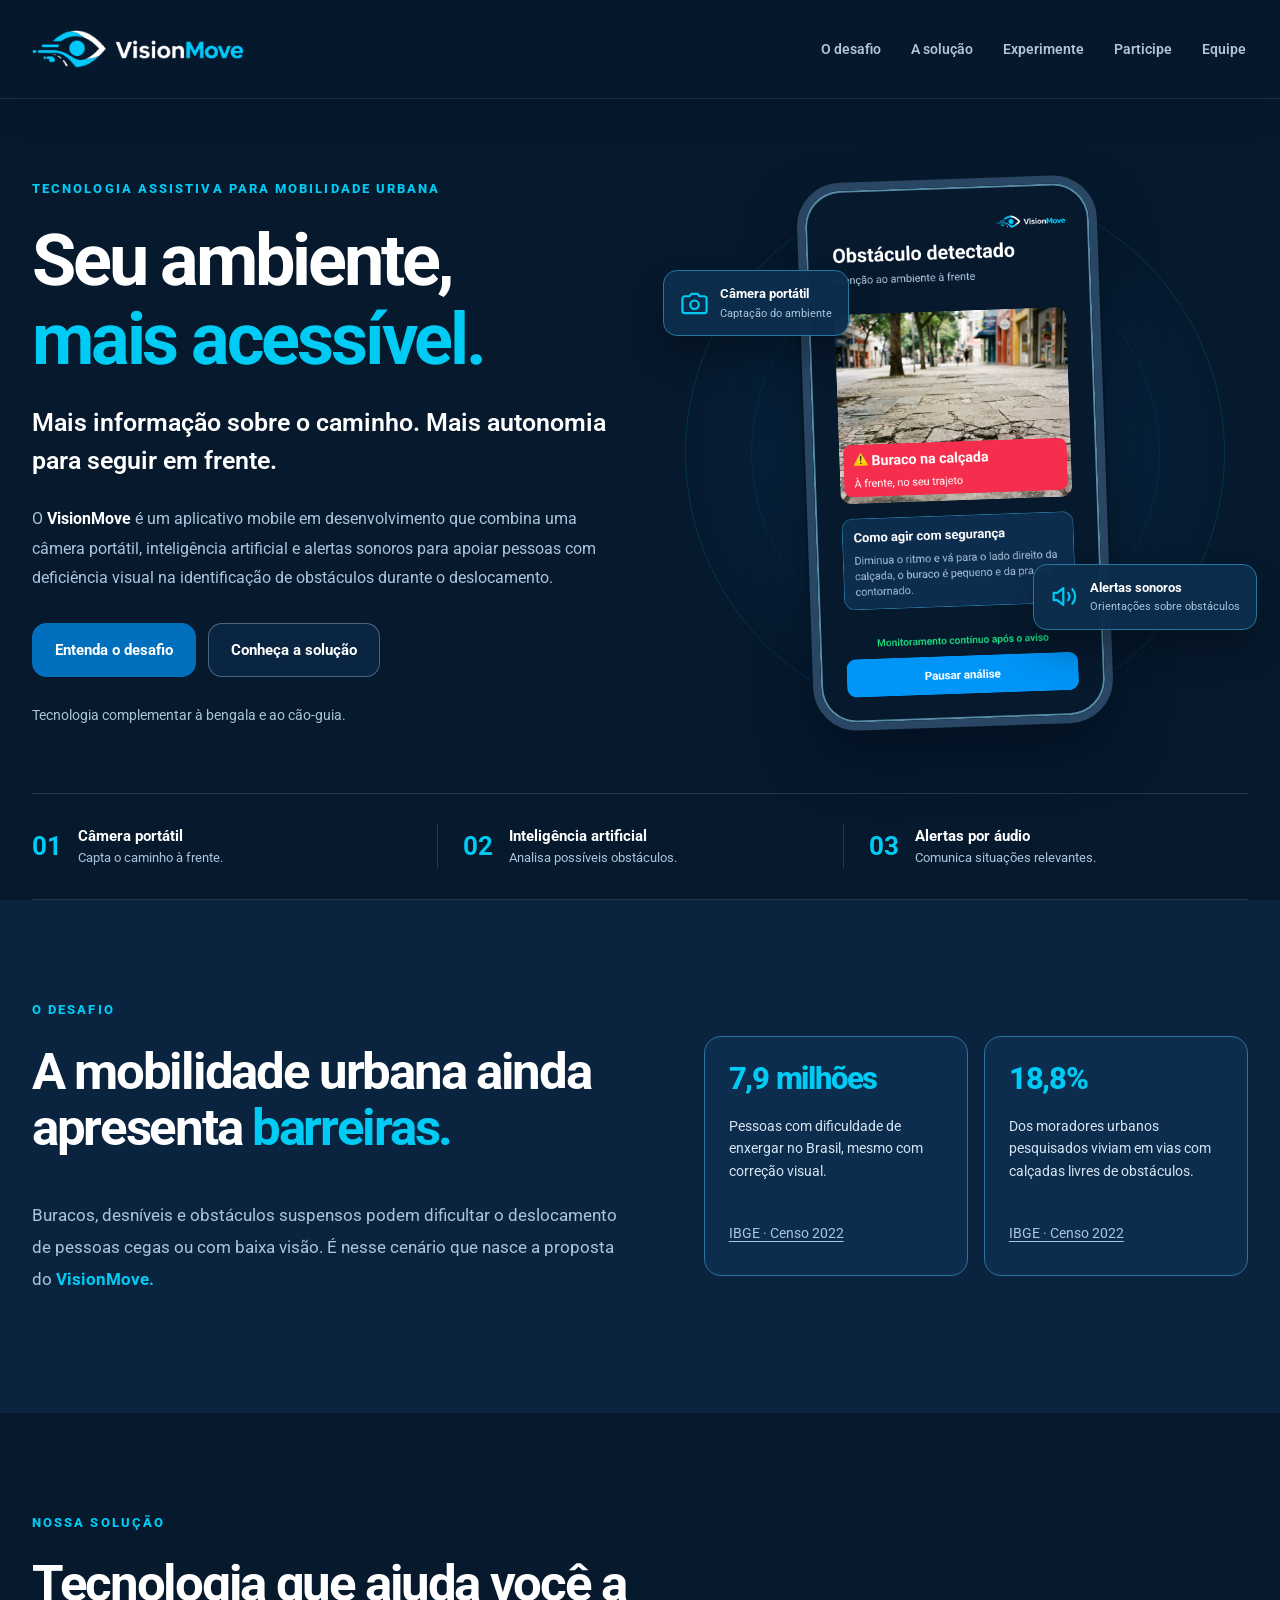
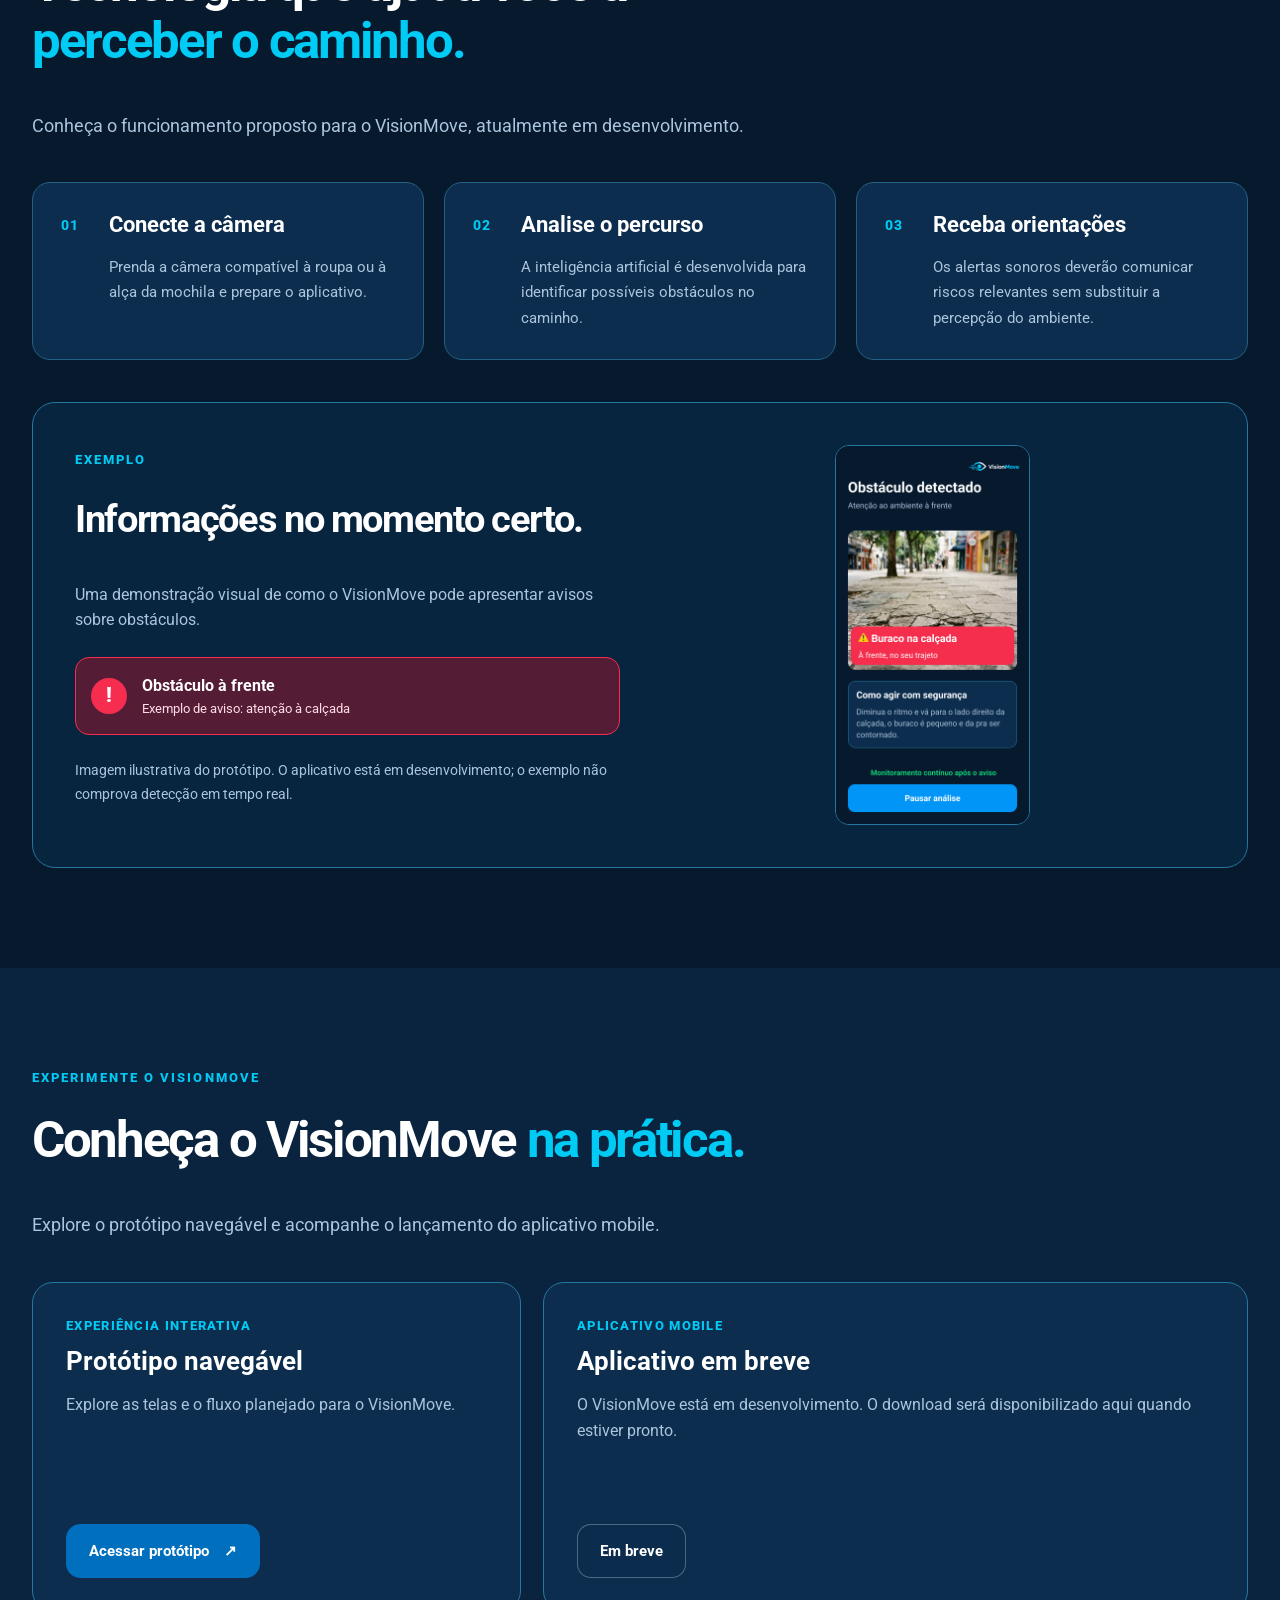
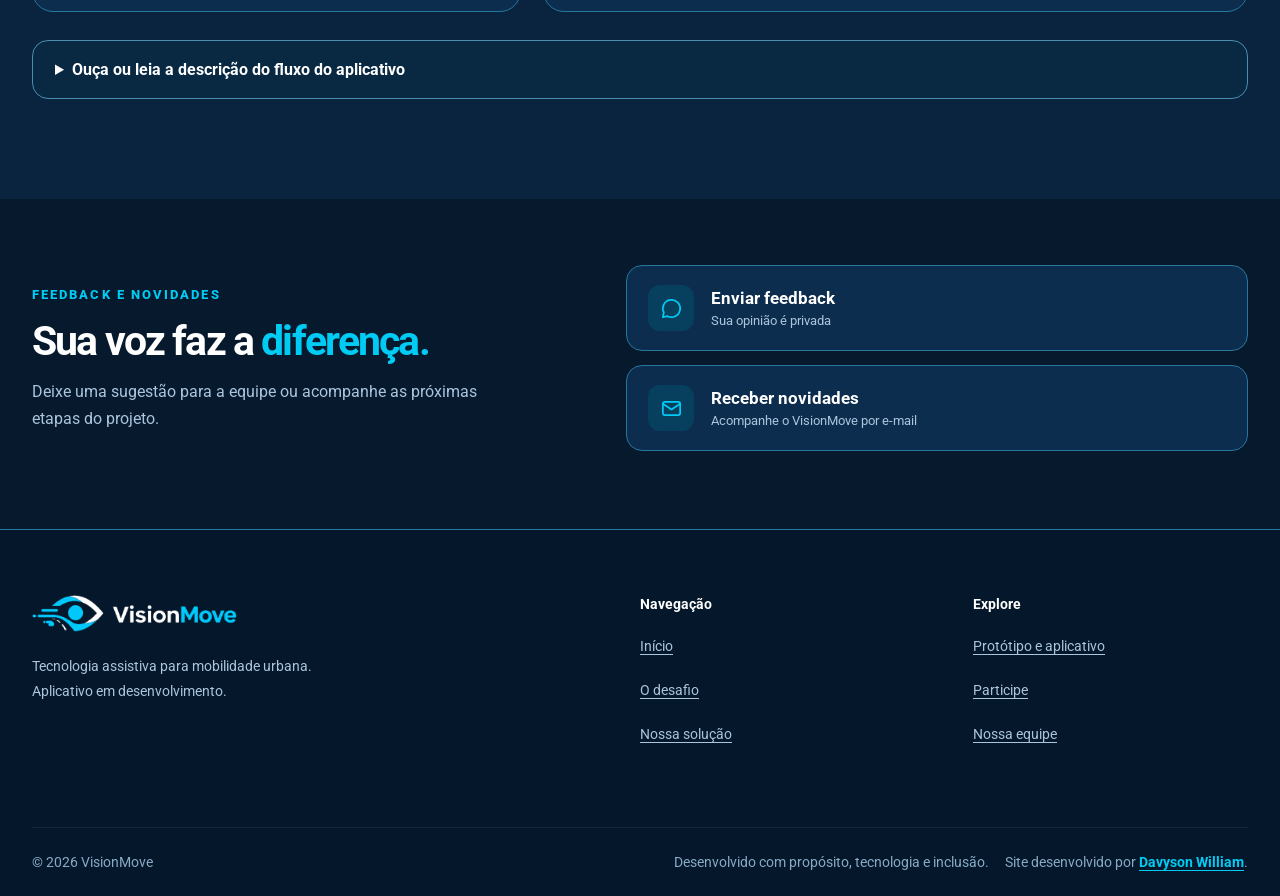
==== index.html @ 0ef760f9 "Atualizar convite Demoday com texto inclusivo e botão VOTAR NO VISIONMOVE" ====
<!doctype html>
<html lang="pt-BR">
<head>
<meta charset="utf-8"><meta name="viewport" content="width=device-width, initial-scale=1">
<meta name="theme-color" content="#06192d">
<meta name="description" content="VisionMove: aplicativo mobile em desenvolvimento que combina câmera portátil, inteligência artificial e alertas sonoros para apoiar a mobilidade de pessoas com deficiência visual.">
<meta property="og:title" content="VisionMove — Seu ambiente, mais acessível"><meta property="og:description" content="Tecnologia assistiva para mobilidade urbana. Conheça o projeto, o aplicativo e a equipe.">
<title>VisionMove — Seu ambiente, mais acessível</title>
<link rel="icon" type="image/png" sizes="32x32" href="/assets/favicon-32x32.png?v=3">
<link rel="icon" type="image/png" sizes="64x64" href="/assets/favicon-64x64.png?v=3">
<link rel="apple-touch-icon" href="/assets/favicon-64x64.png?v=3">
<link rel="preconnect" href="https://fonts.googleapis.com"><link rel="preconnect" href="https://fonts.gstatic.com" crossorigin>
<link href="https://fonts.googleapis.com/css2?family=Roboto:wght@400;500;600;700;800;900&display=swap" rel="stylesheet">
<link rel="stylesheet" href="style.css"><noscript><style>@media(max-width:880px){.menu-button{display:none!important}.mobile-nav[hidden]{display:block!important;position:static!important}}</style></noscript>
</head>
<body>
<a class="skip" href="#conteudo">Pular para o conteúdo</a>
<header class="header"><div class="container header-inner">
<a class="brand" href="./#inicio" aria-label="VisionMove — página inicial"><img src="assets/logo-visionmove.png" alt=""></a>
<nav class="main-nav" aria-label="Navegação principal">
<a href="#desafio">O desafio</a><a href="#solucao">A solução</a><a href="#experimente">Experimente</a><a href="#participe">Participe</a><a href="equipe">Equipe</a>
</nav>

<button class="menu-button" type="button" aria-expanded="false" aria-controls="mobile-nav" aria-label="Abrir menu de navegação"><span class="menu-glyph" aria-hidden="true">☰</span></button>
</div><nav id="mobile-nav" class="mobile-nav" aria-label="Menu móvel" hidden><a href="#desafio">O desafio</a><a href="#solucao">A solução</a><a href="#experimente">Experimente</a><a href="#participe">Participe</a><a href="equipe">Nossa equipe</a></nav></header>
<main id="conteudo" tabindex="-1">
<section class="hero section container" id="inicio" tabindex="-1" aria-labelledby="hero-title">
<div class="hero-copy"><p class="eyebrow">TECNOLOGIA ASSISTIVA PARA MOBILIDADE URBANA</p>
<h1 id="hero-title">Seu ambiente,<br><span>mais acessível.</span></h1>
<p class="lead">Mais informação sobre o caminho. Mais autonomia para seguir em frente.</p>
<p class="muted">O <strong>VisionMove</strong> é um aplicativo mobile em desenvolvimento que combina uma câmera portátil, inteligência artificial e alertas sonoros para apoiar pessoas com deficiência visual na identificação de obstáculos durante o deslocamento.</p>
<div class="button-row"><a class="button primary" href="#desafio">Entenda o desafio</a><a class="button outline" href="#solucao">Conheça a solução</a></div>
<p class="safety">Tecnologia complementar à bengala e ao cão-guia.</p></div>
<div class="hero-art">
<div class="orbital" aria-hidden="true"></div><div class="app-phone"><div class="app-screen"><img src="assets/app-preview.png" alt="Ilustração do VisionMove: na tela do celular, um obstáculo na calçada aparece destacado com um aviso. Esta imagem não representa detecção real."></div></div>
<div class="float-tag camera" aria-hidden="true"><svg class="tag-icon" viewBox="0 0 24 24" fill="none" stroke="currentColor" stroke-width="1.8" stroke-linecap="round" stroke-linejoin="round" aria-hidden="true"><path d="M14.5 4h-5L7.8 6H4a2 2 0 0 0-2 2v10a2 2 0 0 0 2 2h16a2 2 0 0 0 2-2V8a2 2 0 0 0-2-2h-3.8L14.5 4Z"/><circle cx="12" cy="13" r="3.5"/></svg><span><strong>Câmera portátil</strong><small>Captação do ambiente</small></span></div>
<div class="float-tag audio" aria-hidden="true"><svg class="tag-icon" viewBox="0 0 24 24" fill="none" stroke="currentColor" stroke-width="1.8" stroke-linecap="round" stroke-linejoin="round" aria-hidden="true"><path d="M11 5 6 9H3v6h3l5 4V5Z"/><path d="M15 9a5 5 0 0 1 0 6"/><path d="M18.5 6a9 9 0 0 1 0 12"/></svg><span><strong>Alertas sonoros</strong><small>Orientações sobre obstáculos</small></span></div>
</div></section>
<ol class="container quicksteps" aria-label="Três etapas do funcionamento"><li><b>01</b><span><strong>Câmera portátil</strong><small>Capta o caminho à frente.</small></span></li><li><b>02</b><span><strong>Inteligência artificial</strong><small>Analisa possíveis obstáculos.</small></span></li><li><b>03</b><span><strong>Alertas por áudio</strong><small>Comunica situações relevantes.</small></span></li></ol>
<section class="problem section" id="desafio" tabindex="-1" aria-labelledby="problem-title"><div class="container problem-grid">
<div><p class="eyebrow">O DESAFIO</p><h2 id="problem-title">A mobilidade urbana ainda apresenta <span>barreiras.</span></h2><p class="muted">Buracos, desníveis e obstáculos suspensos podem dificultar o deslocamento de pessoas cegas ou com baixa visão. É nesse cenário que nasce a proposta do <strong>VisionMove.</strong></p></div>
<div class="stats"><article class="stat"><strong class="metric">7,9 milhões</strong><p>Pessoas com dificuldade de enxergar no Brasil, mesmo com correção visual.</p><a href="https://educa.ibge.gov.br/criancas/voce-sabia/23239-deficiencia.html" target="_blank" rel="noopener noreferrer">IBGE · Censo 2022 <span class="sr-only"> — dados sobre deficiência visual (abre em nova aba)</span></a></article>
<article class="stat"><strong class="metric">18,8%</strong><p>Dos moradores urbanos pesquisados viviam em vias com calçadas livres de obstáculos.</p><a href="https://educa.ibge.gov.br/jovens/materias-especiais/22746-censo-2022-revela-que-88-5-dos-moradores-moravam-em-vias-pavimentadas.html" target="_blank" rel="noopener noreferrer">IBGE · Censo 2022 <span class="sr-only"> — dados sobre calçadas livres de obstáculos (abre em nova aba)</span></a></article></div></div></section>
<section class="solution section container" id="solucao" tabindex="-1" aria-labelledby="solution-title"><div class="section-title"><p class="eyebrow">NOSSA SOLUÇÃO</p><h2 id="solution-title">Tecnologia que ajuda você a <span>perceber o caminho.</span></h2><p class="muted">Conheça o funcionamento proposto para o VisionMove, atualmente em desenvolvimento.</p></div>
<div class="steps">
<article class="step"><div class="step-heading"><span class="step-number">01</span><h3>Conecte a câmera</h3></div><p>Prenda a câmera compatível à roupa ou à alça da mochila e prepare o aplicativo.</p></article>
<article class="step"><div class="step-heading"><span class="step-number">02</span><h3>Analise o percurso</h3></div><p>A inteligência artificial é desenvolvida para identificar possíveis obstáculos no caminho.</p></article>
<article class="step"><div class="step-heading"><span class="step-number">03</span><h3>Receba orientações</h3></div><p>Os alertas sonoros deverão comunicar riscos relevantes sem substituir a percepção do ambiente.</p></article>
</div>
<div class="example"><div class="example-copy"><p class="eyebrow">EXEMPLO</p><h3>Informações no momento certo.</h3><p class="muted">Uma demonstração visual de como o VisionMove pode apresentar avisos sobre obstáculos.</p><div class="example-alert"><span aria-hidden="true">!</span><div><strong>Obstáculo à frente</strong><small>Exemplo de aviso: atenção à calçada</small></div></div><p class="disclaimer">Imagem ilustrativa do protótipo. O aplicativo está em desenvolvimento; o exemplo não comprova detecção em tempo real.</p></div><div class="example-visual"><img src="assets/app-preview.png" alt="" loading="lazy"></div></div>
</section>
<section class="try section" id="experimente" tabindex="-1" aria-labelledby="try-title"><div class="container">
<div class="section-title"><p class="eyebrow">EXPERIMENTE O VISIONMOVE</p><h2 id="try-title">Conheça o VisionMove <span>na prática.</span></h2><p class="muted">Explore o protótipo navegável e acompanhe o lançamento do aplicativo mobile.</p></div>
<div class="try-cards">
<article class="try-card prototype-card">
<p class="card-kicker">EXPERIÊNCIA INTERATIVA</p>
<h3>Protótipo navegável</h3>
<p>Explore as telas e o fluxo planejado para o VisionMove.</p>
<a class="button primary access-link" href="https://www.figma.com/proto/ZhrhRjyIqRE3wgoHcn9NU9/VisionMove-%E2%80%94-Prototipa%C3%A7%C3%A3o-e-Fluxograma?node-id=204-159&page-id=2%3A4&starting-point-node-id=204%3A106" target="_blank" rel="noopener noreferrer">Acessar protótipo <span aria-hidden="true">↗</span><span class="sr-only"> (abre em nova aba)</span></a>
</article>
<article class="try-card prototype-card" aria-labelledby="app-coming-soon-title">
<p class="card-kicker">APLICATIVO MOBILE</p>
<h3 id="app-coming-soon-title">Aplicativo em breve</h3>
<p>O VisionMove está em desenvolvimento. O download será disponibilizado aqui quando estiver pronto.</p>
<span class="button outline" aria-label="Download do aplicativo indisponível por enquanto">Em breve</span>
</article>
</div>
<details class="flow-description"><summary>Ouça ou leia a descrição do fluxo do aplicativo</summary><div class="flow-description-body">
<p>Descrição textual da experiência planejada para o aplicativo mobile em desenvolvimento, como alternativa à demonstração visual:</p>
<ol><li>Abra o VisionMove e autorize os recursos necessários.</li><li>Conecte a câmera portátil ao celular e inicie o monitoramento.</li><li>Durante o percurso, a proposta é identificar obstáculos e informar a pessoa por alertas sonoros.</li><li>Pause, retome ou encerre a análise quando desejar.</li><li>Se a câmera se desconectar, o aplicativo apresenta a opção de reconectar.</li></ol>
<p>Essas funcionalidades estão em desenvolvimento e não representam uma validação da detecção em ambientes reais.</p></div></details>
</div></section>


<section class="participation section" id="participe" tabindex="-1" aria-labelledby="participation-title">
  <div class="container participation-layout">
    <div class="participation-heading">
      <p class="eyebrow">FEEDBACK E NOVIDADES</p>
      <h2 id="participation-title">Sua voz faz a <span>diferença.</span></h2>
      <p class="muted">Deixe uma sugestão para a equipe ou acompanhe as próximas etapas do projeto.</p>
    </div>
    <div class="participation-actions">
      <button class="participation-trigger" type="button" data-open-participation="feedback" aria-haspopup="dialog" aria-controls="feedback-dialog">
        <span class="participation-trigger-icon" aria-hidden="true"><svg class="participation-icon-svg" viewBox="0 0 24 24" fill="none" stroke="currentColor" stroke-width="1.8" stroke-linecap="round" stroke-linejoin="round" aria-hidden="true"><path d="M7.9 20A9 9 0 1 0 4 16.1L3 21l4.9-1z"/></svg></span>
        <span class="participation-trigger-copy"><strong>Enviar feedback</strong><small>Sua opinião é privada</small></span>
      </button>
      <button class="participation-trigger" type="button" data-open-participation="interessados" aria-haspopup="dialog" aria-controls="interessados-dialog">
        <span class="participation-trigger-icon" aria-hidden="true"><svg class="participation-icon-svg" viewBox="0 0 24 24" fill="none" stroke="currentColor" stroke-width="1.8" stroke-linecap="round" stroke-linejoin="round" aria-hidden="true"><rect x="3" y="5" width="18" height="14" rx="2"/><path d="m3 7 9 6 9-6"/></svg></span>
        <span class="participation-trigger-copy"><strong>Receber novidades</strong><small>Acompanhe o VisionMove por e-mail</small></span>
      </button>
    </div>
  </div>
</section>
<dialog class="participation-modal" id="feedback-dialog" aria-labelledby="feedback-title" aria-describedby="feedback-info">
  <div class="participation-modal-content">
    <div class="participation-modal-header">
      <div>
        <p class="eyebrow">SUA OPINIÃO IMPORTA</p>
        <h2 id="feedback-title">Enviar feedback</h2>
        <p class="muted" id="feedback-info">Compartilhe ideias, dúvidas ou sugestões. Sua mensagem será vista somente pela equipe.</p>
      </div>
      <button type="button" class="participation-close" data-close-participation aria-label="Fechar feedback">×</button>
    </div>
    <form data-visionmove-form="feedback" novalidate>
          <div class="participation-field"><label for="feedback-nome">Nome <span class="optional">(opcional)</span></label><input id="feedback-nome" type="text" name="nome" maxlength="100" autocomplete="name" placeholder="Como podemos chamar você?"></div>
          <div class="participation-field"><label for="feedback-email">E-mail <span class="optional">(opcional)</span></label><input id="feedback-email" type="email" name="email" maxlength="254" autocomplete="email" placeholder="voce@exemplo.com"></div>
          <div class="participation-field"><label for="feedback-mensagem">Sua mensagem</label><textarea id="feedback-mensagem" name="mensagem" rows="5" minlength="10" maxlength="2000" required placeholder="Conte o que achou do VisionMove e como podemos melhorar."></textarea></div>
          <div class="participation-trap" aria-hidden="true"><label for="feedback-site">Deixe este campo vazio</label><input type="text" id="feedback-site" name="website" tabindex="-1" autocomplete="off"></div>
          <p class="participation-note">Os dados enviados serão usados apenas para analisar o feedback e, se você informar um e-mail, responder à sua mensagem. O envio não inscreve você na lista de novidades.</p>
          <button class="button primary" type="submit">Enviar feedback</button>
          <p class="participation-status" role="status" aria-live="polite" data-form-status></p>
        </form>
  </div>
</dialog>
<dialog class="participation-modal" id="interessados-dialog" aria-labelledby="interested-title" aria-describedby="interested-info">
  <div class="participation-modal-content">
    <div class="participation-modal-header">
      <div>
        <p class="eyebrow">FIQUE POR DENTRO</p>
        <h2 id="interested-title">Receba novidades</h2>
        <p class="muted" id="interested-info">Acompanhe o desenvolvimento, convites para testes e as próximas etapas do VisionMove.</p>
      </div>
      <button type="button" class="participation-close" data-close-participation aria-label="Fechar inscrição">×</button>
    </div>
    <form data-visionmove-form="interessados" novalidate>
          <div class="participation-field"><label for="news-nome">Nome <span class="optional">(opcional)</span></label><input id="news-nome" type="text" name="nome" maxlength="100" autocomplete="name" placeholder="Seu nome"></div>
          <div class="participation-field"><label for="news-email">E-mail</label><input id="news-email" name="email" type="email" maxlength="254" autocomplete="email" required placeholder="voce@exemplo.com"></div>
          <label class="participation-consent"><input type="checkbox" name="consentimento" value="sim" required><span>Quero receber e-mails do VisionMove com notícias sobre desenvolvimento, testes e próximas etapas. Sei que poderei solicitar o cancelamento da inscrição a qualquer momento.</span></label>
          <div class="participation-trap" aria-hidden="true"><label for="news-site">Deixe este campo vazio</label><input type="text" id="news-site" name="website" tabindex="-1" autocomplete="off"></div>
          <p class="participation-note">Seu e-mail será usado somente para comunicações do VisionMove. Não compartilhamos a lista de inscritos publicamente. Você poderá cancelar sua inscrição.</p>
          <button class="button primary" type="submit">Quero acompanhar</button>
          <p class="participation-status" role="status" aria-live="polite" data-form-status></p>
        </form>
  </div>
</dialog>
</main>
<!-- Modal de convite à votação do Demoday; link oficial configurável em votacao-config.js. -->
<dialog id="demoday-voting-dialog" class="demoday-voting-dialog" aria-labelledby="demoday-voting-title" aria-describedby="demoday-voting-description">
  <div class="demoday-voting-content">
    <button class="demoday-voting-close" type="button" data-close-demoday-voting aria-label="Fechar aviso de votação">×</button>
    <img class="demoday-voting-logo" src="assets/logo-visionmove.png" alt="VisionMove">
    <p class="demoday-voting-kicker">VISIONMOVE · DEMODAY</p>
    <h2 id="demoday-voting-title">Juntos por uma mobilidade mais acessível.</h2>
    <p id="demoday-voting-description" class="demoday-voting-description">O VisionMove está participando do Demoday! Seu voto pode ajudar a impulsionar uma tecnologia que busca promover mais autonomia e inclusão para pessoas com deficiência visual.</p>
    <div class="demoday-voting-details">
      <div class="demoday-voting-impact">
        <svg class="demoday-voting-impact-icon" viewBox="0 0 24 24" fill="none" stroke="currentColor" stroke-width="1.8" stroke-linecap="round" stroke-linejoin="round" aria-hidden="true"><path d="M20.8 4.6a5.4 5.4 0 0 0-7.6 0L12 5.8l-1.2-1.2a5.4 5.4 0 0 0-7.6 7.6l1.2 1.2L12 21l7.6-7.6 1.2-1.2a5.4 5.4 0 0 0 0-7.6Z"/></svg>
        <strong>Sua participação faz a diferença!</strong>
      </div>
      <div class="demoday-voting-qr-area" id="demoday-voting-qr-area" hidden>
        <img id="demoday-voting-qr" alt="QR Code para acessar a votação pública do Demoday" width="132" height="132">
        <span>Ou escaneie o QR Code</span>
      </div>
    </div>
    <a id="demoday-voting-link" class="button primary demoday-voting-link" href="" target="_blank" rel="noopener noreferrer" hidden>VOTAR NO VISIONMOVE <span class="sr-only">(abre em nova aba)</span></a>
    <button id="demoday-voting-unavailable" class="button primary demoday-voting-unavailable" type="button" disabled aria-describedby="demoday-voting-pending" hidden>VOTAR NO VISIONMOVE</button>
    <p id="demoday-voting-pending" class="demoday-voting-pending" hidden>A votação será liberada assim que recebermos o link oficial do evento.</p>
    <p class="demoday-voting-note">A votação acontece em uma página externa do evento. O VisionMove não coleta votos neste site.</p>
    <button class="demoday-voting-later" type="button" data-close-demoday-voting>Agora não, continuar no site</button>
  </div>
</dialog>
<button id="demoday-voting-reopen" class="demoday-voting-reopen" type="button" aria-haspopup="dialog" aria-controls="demoday-voting-dialog" hidden>Votação pública</button>
<footer class="footer"><div class="container footer-grid"><div><a href="./#inicio" aria-label="VisionMove, voltar à página inicial"><img class="footer-logo" src="assets/logo-visionmove.png" alt=""></a><p>Tecnologia assistiva para mobilidade urbana.<br>Aplicativo em desenvolvimento.</p></div><div><h3>Navegação</h3><a href="./#inicio">Início</a><a href="./#desafio">O desafio</a><a href="./#solucao">Nossa solução</a></div><div><h3>Explore</h3><a href="./#experimente">Protótipo e aplicativo</a><a href="./#participe">Participe</a><a href="equipe">Nossa equipe</a></div></div><div class="container footer-bottom"><span>© <span id="year">2026</span> VisionMove</span><span class="footer-bottom-note">Desenvolvido com propósito, tecnologia e inclusão.<span class="footer-credit">Site desenvolvido por <a href="https://www.linkedin.com/in/davysonwss/" target="_blank" rel="noopener noreferrer" aria-label="LinkedIn de Davyson William (abre em nova aba)">Davyson William</a>.</span></span></div></footer>
<script src="site.js" defer></script><script src="participacao.js" defer></script><script src="votacao-config.js" defer></script><script src="votacao.js" defer></script>
</body></html>
---- style.css ----
:root{--bg:#06192d;--panel:#0d2d4e;--cyan:#00cbf4;--blue:#0095f7;--text:#fff;--muted:#abc5dd;--line:#26779d;--red:#f62d4f;--green:#17dc7e;--font:Roboto,Arial,sans-serif}*{box-sizing:border-box}html{scroll-behavior:smooth}body{margin:0;background:var(--bg);font:400 16px/1.6 var(--font);color:var(--text)}body,html{max-width:100%;overflow-x:hidden}a{color:inherit;text-decoration:none}a:hover{text-decoration:none}a:focus-visible,button:focus-visible{outline:3px solid var(--cyan);outline-offset:4px}button{font:inherit}img{max-width:100%;height:auto}.skip{position:absolute;top:-200px;left:12px;z-index:100;background:#fff;color:#06192d;padding:12px}.skip:focus{top:12px}.container{width:min(100% - 64px,1250px);margin-inline:auto}.section{padding-block:100px}h1,h2,h3,p{margin-top:0}h1,h2{letter-spacing:-.045em;line-height:1.1}h1 span,h2 span,.footer-phrase span,.team-heading h1 span{color:var(--cyan)}h2{font-size:clamp(32px,4vw,53px)}h3{line-height:1.3}.muted{color:var(--muted)}.eyebrow{color:var(--cyan);font-size:12px;letter-spacing:.16em;font-weight:800;margin-bottom:23px}.header{border-bottom:1px solid rgba(171,197,221,.14);position:relative;z-index:20}.header-inner{min-height:98px;display:flex;align-items:center;gap:28px}.brand{display:flex;align-items:center;min-width:175px}.brand img{width:212px;display:block}.main-nav{display:flex;align-items:center;gap:26px;margin-left:auto}.main-nav a{font-weight:600;font-size:14px;color:#b1c5d7}.main-nav a:hover,.main-nav a[aria-current]{color:#fff}.nav-cta{border:1px solid var(--line);border-radius:12px;padding:12px 16px;font-size:14px;font-weight:700;white-space:nowrap}.nav-cta:hover{border-color:var(--cyan)}.menu-button{display:none;background:transparent;border:1px solid var(--line);color:#fff;border-radius:9px;padding:8px 12px;font-size:21px;cursor:pointer}.mobile-nav{padding:12px 28px 22px;background:#08213b;border-top:1px solid var(--line)}.mobile-nav[hidden]{display:none}.mobile-nav a{display:block;padding:11px 0;font-size:16px}.hero{min-height:660px;display:grid;grid-template-columns:1fr 1fr;align-items:center;gap:45px;padding-block:72px 58px}.hero-copy{position:relative;z-index:2}.hero h1{font-size:clamp(47px,5.6vw,76px);margin-bottom:24px}.hero .lead{font-size:clamp(19px,2vw,25px);font-weight:600;line-height:1.5;margin-bottom:25px}.hero-copy>.muted{font-size:16px;line-height:1.85;max-width:595px}.hero-copy strong{color:#fff}.button-row{display:flex;flex-wrap:wrap;gap:12px;margin-top:30px}.button{min-height:54px;display:inline-flex;justify-content:center;align-items:center;gap:15px;border-radius:14px;font-weight:700;font-size:15px;padding:13px 22px;transition:transform .2s,background .2s}.button:hover{transform:translateY(-2px)}.primary{background:var(--blue);border:1px solid var(--blue)}.primary:hover{background:#1aa7ff}.outline{border:1px solid rgba(171,197,221,.4);background:rgba(13,45,78,.64)}.outline:hover{border-color:var(--cyan)}.button[aria-disabled=true]{opacity:.65;cursor:not-allowed}.button[aria-disabled=true]:hover{transform:none}.safety{display:flex;gap:8px;align-items:center;color:#a9c5d8;font-size:12px;margin:27px 0 0}.safety span{color:var(--cyan);font-size:20px}.hero-art{position:relative;min-height:565px;display:grid;place-items:center;isolation:isolate}.hero-art:before{content:"";position:absolute;inset:2%;background:radial-gradient(closest-side,rgba(0,149,247,.16),transparent);z-index:-2}.orbital{position:absolute;width:min(540px,100%);aspect-ratio:1;border-radius:50%;border:1px solid rgba(0,203,244,.14);z-index:-1}.orbital:after{content:"";position:absolute;inset:12%;border:1px solid rgba(0,203,244,.08);border-radius:50%}.app-phone{width:300px;height:548px;border:8px solid #294664;border-radius:44px;background:var(--bg);box-shadow:0 28px 55px #020d1b9e,0 0 0 2px #071a2b,inset 0 0 0 2px #568ca5;padding:10px;transform:rotate(-2deg);overflow:hidden}.app-screen{height:100%;border-radius:29px;overflow:hidden;background:var(--bg)}.app-screen img{width:100%;height:100%;object-fit:cover;display:block}.float-tag{position:absolute;border:1px solid var(--line);background:rgba(13,45,78,.96);border-radius:14px;padding:13px 16px;display:flex;align-items:center;gap:11px;box-shadow:0 20px 36px #0004}.float-tag strong{font-size:13px;display:block;white-space:nowrap}.float-tag small{font-size:11px;display:block;color:var(--muted);white-space:nowrap}.camera{left:0;top:100px}.audio{right:-9px;bottom:105px}.quicksteps{border-block:1px solid rgba(171,197,221,.17);display:grid;grid-template-columns:repeat(3,1fr);padding:30px 0}.quicksteps>div{display:flex;align-items:center;gap:16px;padding:0 25px;border-left:1px solid rgba(171,197,221,.18)}.quicksteps>div:first-child{padding-left:0;border:0}.quicksteps b{font-size:26px;color:var(--cyan)}.quicksteps strong,.quicksteps small{display:block}.quicksteps strong{font-size:15px}.quicksteps small{font-size:13px;color:var(--muted)}.problem{background:#0a2440}.problem-grid{display:grid;grid-template-columns:1.05fr .95fr;gap:70px;align-items:center}.problem h2{max-width:625px}.problem .muted{font-size:17px;line-height:1.9;max-width:650px}.problem .muted strong{color:var(--cyan);white-space:nowrap}.stats{display:grid;grid-template-columns:1fr 1fr;gap:16px}.stat{min-height:240px;border:1px solid var(--line);background:var(--panel);border-radius:17px;padding:24px;display:flex;flex-direction:column}.metric{font-size:clamp(28px,2.4vw,37px);font-weight:800;color:var(--cyan);letter-spacing:-.04em;line-height:1.2}.stat p{color:#d6e5f2;font-size:14px;line-height:1.6;margin:17px 0}.stat a{font-size:12px;color:var(--muted);margin-top:auto}.stat a:hover{color:var(--cyan)}.section-title{max-width:790px;margin-bottom:42px}.section-title .muted{font-size:18px;max-width:750px}.steps{display:grid;grid-template-columns:repeat(3,minmax(0,1fr));gap:20px}.step{border:1px solid #236183;background:var(--panel);border-radius:18px;padding:28px;min-height:255px}.step-number{display:block;color:var(--cyan);font-weight:800;letter-spacing:.05em;font-size:13px}.step h3{font-size:22px;margin-bottom:11px}.step p{font-size:15px;color:var(--muted);margin:0}.example{margin-top:42px;display:grid;grid-template-columns:1fr 1fr;gap:40px;align-items:center;background:#082540;border:1px solid var(--line);border-radius:23px;padding:42px}.example h3{font-size:clamp(27px,3vw,40px);letter-spacing:-.035em}.example-copy>.muted{font-size:16px}.example-alert{background:#551c36;border:1px solid var(--red);border-radius:14px;margin:24px 0;padding:15px;display:flex;align-items:center;gap:15px}.example-alert>span{display:grid;place-items:center;flex-shrink:0;width:36px;height:36px;border-radius:50%;background:var(--red);font-weight:900;font-size:21px}.example-alert strong,.example-alert small{display:block}.example-alert small{color:#ffdde5;font-size:13px}.disclaimer{font-size:12px;color:var(--muted);line-height:1.7}.example-visual{display:flex;justify-content:center}.example-visual img{max-height:380px;width:auto;border-radius:14px;border:1px solid var(--line)}.try{background:#0a2440}.try-cards{display:grid;grid-template-columns:1fr 1fr;gap:22px}.try-card{display:flex;align-items:flex-start;flex-direction:column;background:var(--panel);border:1px solid var(--line);border-radius:21px;padding:33px;min-height:330px}.card-kicker{color:var(--cyan);font-size:12px;letter-spacing:.1em;font-weight:800;margin-bottom:8px}.try-card h3{font-size:26px;margin-bottom:14px}.try-card>p:not(.card-kicker){color:var(--muted)}.try-card>.button{margin-top:auto}.try-note{font-size:13px;text-align:center;color:var(--muted);margin:25px 0 0}.footer{border-top:1px solid var(--line);background:#05172a;padding-top:65px}.footer-grid{display:grid;grid-template-columns:2fr 1fr 1fr 1.7fr;gap:38px;padding-bottom:65px}.footer-logo{width:205px}.footer-grid p{font-size:14px;line-height:1.8;color:var(--muted);margin:14px 0 0}.footer-grid h3{font-size:14px;margin:0 0 16px}.footer-grid a:not(:has(img)){display:block;color:var(--muted);font-size:14px;margin-bottom:10px}.footer-grid a:hover{color:var(--cyan)}.footer-phrase strong{font-size:25px;line-height:1.26;display:block;margin-bottom:20px}.footer-bottom{border-top:1px solid #24425c66;padding:23px 0;display:flex;justify-content:space-between;gap:14px;color:#87abc5;font-size:12px}.team-hero{padding-top:80px;padding-bottom:38px}.team-heading{display:flex;justify-content:space-between;gap:42px;align-items:center}.team-heading h1{font-size:clamp(42px,5vw,65px);max-width:850px;margin-bottom:25px}.team-heading .muted{font-size:18px;max-width:710px}.team-count{display:flex;align-items:center;gap:13px;background:var(--panel);border:1px solid var(--line);border-radius:20px;padding:15px 24px;flex-shrink:0}.team-count strong{font-size:53px;color:var(--cyan)}.team-count span{font-size:13px;line-height:1.5;font-weight:700}.team-area{padding-bottom:100px}.people-grid{display:grid;grid-template-columns:repeat(4,minmax(0,1fr));gap:22px}.person{background:var(--panel);border:1px solid var(--line);border-radius:17px;overflow:hidden}.portrait{height:252px;display:grid;place-items:center;background:linear-gradient(145deg,#0a4164,#06192d);position:relative}.portrait img{position:absolute;inset:0;width:100%;height:100%;object-fit:cover}.initials{font-size:52px;color:var(--cyan);font-weight:800}.person-text{padding:17px 18px 20px}.person-text h3{font-size:17px;margin:0 0 6px}.person-text p{color:var(--muted);font-size:13px;margin:0}.team-return{padding-top:45px;text-align:center}
@media(max-width:1150px){.main-nav{gap:16px}.header-inner{gap:18px}.nav-cta{display:none}.hero{gap:12px}.camera{left:-20px}.audio{right:-20px}.problem-grid{gap:35px}.people-grid{grid-template-columns:repeat(3,1fr)}}@media(max-width:880px){.container{width:min(100% - 42px,1250px)}.main-nav{display:none}.header-inner{min-height:76px;justify-content:space-between}.brand img{width:180px}.menu-button{display:block}.hero{grid-template-columns:1fr;text-align:center;gap:10px;padding-top:60px}.hero-copy{max-width:700px;margin:auto}.button-row,.safety{justify-content:center}.hero-art{min-height:565px}.camera{left:9%}.audio{right:9%}.problem-grid{grid-template-columns:1fr}.stats{max-width:650px}.steps{grid-template-columns:1fr 1fr}.example{gap:20px;padding:28px}.footer-grid{grid-template-columns:repeat(2,1fr)}.team-heading{align-items:flex-start}.people-grid{grid-template-columns:repeat(3,1fr)}}@media(max-width:640px){.container{width:min(100% - 36px,1250px)}.section{padding-block:65px}.hero h1{font-size:clamp(43px,10vw,61px)}.hero .lead{font-size:19px}.hero-copy>.muted{font-size:15px}.hero-art{min-height:480px}.app-phone{transform:scale(.79) rotate(-2deg)}.orbital{width:340px}.float-tag{display:none}.quicksteps{grid-template-columns:1fr;padding:10px 0}.quicksteps>div,.quicksteps>div:first-child{border:0;border-top:1px solid rgba(171,197,221,.13);padding:14px 4px}.quicksteps>div:first-child{border-top:0}.problem h2,.section-title h2{font-size:35px}.stats{grid-template-columns:1fr}.stat{min-height:185px}.steps,.try-cards,.example{grid-template-columns:1fr}.step{min-height:0}.example{margin-top:25px}.example-visual img{max-height:350px}.footer-grid{gap:25px}.footer-bottom{flex-direction:column}.team-heading{flex-direction:column}.team-heading h1{font-size:42px}.team-count{align-self:flex-start}.people-grid{grid-template-columns:repeat(2,minmax(0,1fr));gap:12px}.portrait{height:210px}.person-text{padding:15px 12px}.person-text h3{font-size:15px}.team-area{padding-bottom:70px}}@media(max-width:390px){.hero-art{min-height:450px}.app-phone{transform:scale(.73) rotate(-2deg)}.people-grid{grid-template-columns:1fr}.portrait{height:280px}.footer-grid{grid-template-columns:1fr}.button{width:100%}}@media(prefers-reduced-motion:reduce){*{scroll-behavior:auto!important;transition:none!important}}
:root{--nav-height:98px}
html{scroll-padding-top:calc(var(--nav-height) + 14px)}
body{padding-top:var(--nav-height)}
.header{position:fixed;top:0;left:0;right:0;z-index:1000;background:rgba(6,25,45,.97);-webkit-backdrop-filter:blur(14px);backdrop-filter:blur(14px);box-shadow:0 12px 34px rgba(0,12,28,.2)}
#inicio,#desafio,#solucao,#experimente{scroll-margin-top:calc(var(--nav-height) + 14px)}
.footer-grid{grid-template-columns:2fr 1fr 1fr;gap:58px}
.main-nav a[aria-current="page"]{color:#fff}
.menu-button[aria-expanded="true"]{border-color:var(--cyan);color:var(--cyan)}
@media(max-width:880px){
 :root{--nav-height:76px}
 .mobile-nav{position:absolute;top:100%;left:0;right:0;z-index:1001;max-height:calc(100dvh - var(--nav-height));overflow-y:auto;padding:14px max(22px,calc((100vw - 1250px)/2));background:rgba(7,31,55,.99);border-bottom:1px solid var(--line);box-shadow:0 24px 40px rgba(0,0,0,.35)}
 .mobile-nav a{padding:15px 10px;border-bottom:1px solid rgba(171,197,221,.09);font-weight:600}
 .mobile-nav a:last-child{border-bottom:0}
}
@media(max-width:640px){.footer-grid{grid-template-columns:repeat(2,minmax(0,1fr));gap:32px}}
@media(max-width:390px){.footer-grid{grid-template-columns:1fr}}

.sr-only{position:absolute!important;width:1px;height:1px;padding:0;margin:-1px;overflow:hidden;clip:rect(0,0,0,0);white-space:nowrap;border:0;clip-path:inset(50%)}
.skip{position:fixed;top:-160px;left:12px;z-index:2002;background:#fff;color:#06192d;border:2px solid #06192d;border-radius:9px;padding:12px 18px;font-weight:700}
.skip:focus,.skip:focus-visible{top:12px;outline:3px solid #00cbf4;outline-offset:3px}
a:focus-visible,button:focus-visible,summary:focus-visible{outline:3px solid #00cbf4;outline-offset:4px;box-shadow:0 0 0 2px #06192d}
[id]{scroll-margin-top:calc(var(--nav-height) + 22px)}
.main-nav a{display:inline-flex;align-items:center;min-height:44px;padding:7px 2px}
.mobile-nav a{min-height:44px}
.footer-grid a:not(:has(img)){display:flex;align-items:center;min-height:34px;max-width:max-content;padding-block:5px}
.stat a{display:inline-flex;align-items:center;min-height:36px;padding:7px 0;font-size:14px}
.button.primary{background:#006fbd;border-color:#006fbd;color:#fff}
.button.primary:hover{background:#005f9e;border-color:#005f9e;color:#fff}
.button:disabled{cursor:not-allowed;opacity:1;color:#c5d5e2;border-color:#59738c;background:#22384e;box-shadow:none}
.button:disabled:hover{transform:none}
.safety,.disclaimer,.footer-bottom{font-size:14px}
.eyebrow,.card-kicker{font-size:13px}
.quicksteps{list-style:none;margin-block:0}
.quicksteps>li{display:flex;align-items:center;gap:16px;padding:0 25px;border-left:1px solid rgba(171,197,221,.18)}
.quicksteps>li:first-child{padding-left:0;border-left:0}
.flow-description{margin-top:28px;border:1px solid #4a8eae;background:#092943;border-radius:16px}
.flow-description summary{cursor:pointer;list-style:revert;min-height:48px;padding:16px 22px;color:#fff;font-weight:700}
.flow-description summary:hover{color:#aaf0ff}
.flow-description-body{padding:0 24px 20px;max-width:940px;color:#d3e5f3;line-height:1.75}
.flow-description-body p{margin:10px 0}
.flow-description-body ol{padding-left:26px}
.flow-description-body li{padding:4px 0}
@media(max-width:640px){
.quicksteps>li,.quicksteps>li:first-child{border-left:0;border-top:1px solid rgba(171,197,221,.14);padding:14px 4px}
.quicksteps>li:first-child{border-top:0}
.flow-description summary{padding-inline:16px}
.flow-description-body{padding-inline:17px}
}
@media(max-width:480px){.footer-grid{grid-template-columns:1fr}.try-card{padding:24px}}
@media(forced-colors:active){
 a:focus-visible,button:focus-visible,summary:focus-visible,.skip:focus{outline-color:Highlight;box-shadow:none}
 .button.primary,.button:disabled,.menu-button,.flow-description{border:1px solid ButtonText}
}
@media(prefers-contrast:more){.muted,.footer-grid p,.footer-bottom{color:#f0f7ff}.outline,.stat,.step,.try-card{border-color:#aac9dc}}
@media(prefers-reduced-motion:reduce){html{scroll-behavior:auto!important}.button{transition:none!important}}

.mobile-nav a[aria-current="page"]{color:var(--cyan);font-weight:800}
@media(max-width:880px){html,body{overflow-x:visible}.hero-art{overflow-x:clip}}
@media(max-width:640px){.hero-art{overflow:clip}}

.portrait img{object-position:center 35%}
.portrait img[src*="arthur-cesar"]{object-position:center 50%}
.portrait img[src*="cleyton-lima"]{object-position:center 40%}
.portrait img[src*="ricardo-domingos"]{object-position:center 50%}
.portrait img[src*="pedro-vinicius"]{object-position:center 42%}


.participation{background:#06192d;padding-block:66px 78px}
.participation-layout{display:grid;grid-template-columns:minmax(0,.93fr) minmax(0,1.07fr);gap:54px;align-items:center}
.participation-heading .eyebrow{margin-bottom:13px}
.participation-heading h2{font-size:clamp(29px,3.2vw,43px);margin-bottom:14px}
.participation-heading .muted{font-size:16px;line-height:1.7;margin:0;max-width:490px}
.participation-actions{display:grid;gap:14px}
.participation-trigger{width:100%;min-height:86px;padding:17px 21px;border:1px solid #26779d;border-radius:16px;background:#0d2d4e;color:#fff;display:flex;align-items:center;gap:17px;text-align:left;cursor:pointer;transition:border-color .2s ease,background .2s ease,transform .2s ease}
.participation-trigger:hover{background:#123b60;border-color:#00cbf4;transform:translateY(-2px)}
.participation-trigger:focus-visible,.participation-close:focus-visible{outline:3px solid #00cbf4;outline-offset:4px}
.participation-trigger-icon{width:46px;height:46px;flex:0 0 46px;display:grid;place-items:center;border-radius:12px;background:#07405e;color:#00cbf4;font-size:24px}
.participation-trigger-copy{display:grid;gap:2px;flex:1;min-width:0}
.participation-trigger-copy strong{font-size:17px;line-height:1.3}
.participation-trigger-copy small{font-size:13px;line-height:1.5;color:#abc5dd}
.participation-modal{box-sizing:border-box;width:min(570px,calc(100% - 28px));max-height:min(90dvh,900px);margin:auto;padding:0;border:1px solid #3781a5;border-radius:20px;background:#0d2d4e;color:#fff;box-shadow:0 28px 80px #020d1ba8;overflow-x:hidden;overflow-y:auto;overscroll-behavior:contain}
.participation-modal:not([open]){display:none}
.participation-modal::backdrop{background:rgba(2,13,29,.78);backdrop-filter:blur(4px)}
.participation-modal-content{padding:33px 36px 34px}
.participation-modal-header{display:flex;gap:15px;align-items:flex-start;justify-content:space-between;margin-bottom:24px}
.participation-modal-header .eyebrow{margin-bottom:9px;font-size:12px}
.participation-modal-header h2{font-size:clamp(24px,4vw,31px);letter-spacing:-.03em;margin-bottom:9px}
.participation-modal-header .muted{line-height:1.65;font-size:14px;margin:0}
.participation-close{display:grid;place-items:center;flex:0 0 44px;width:44px;height:44px;border:1px solid #5989a6;border-radius:12px;background:#082640;color:#fff;font-size:27px;line-height:1;cursor:pointer}
.participation-close:hover{background:#174a70;border-color:#00cbf4}
.participation-modal form{display:grid;gap:15px}
.participation-field{display:grid;gap:7px}
.participation-field label{font-weight:700;font-size:14px}
.participation-field .optional{font-weight:400;color:#abc5dd}
.participation-field input,.participation-field textarea{width:100%;font:inherit;color:#fff;background:#082039;border:1px solid #608cab;border-radius:10px;min-height:50px;padding:12px 13px}
.participation-field textarea{resize:vertical;min-height:116px}
.participation-field input::placeholder,.participation-field textarea::placeholder{color:#b0c4d5}
.participation-field input:focus-visible,.participation-field textarea:focus-visible,.participation-consent input:focus-visible{outline:3px solid #00cbf4;outline-offset:3px}
.participation-consent{display:flex;align-items:start;gap:12px;font-size:14px;line-height:1.65;color:#edf6fd;cursor:pointer}
.participation-consent input{accent-color:#00cbf4;flex:0 0 20px;width:20px;height:20px;margin:4px 0 0}
.participation-note{font-size:12px;line-height:1.6;color:#abc5dd;margin:0}
.participation-status{font-size:14px;font-weight:600;min-height:24px;margin:0}
.participation-status[data-state="success"]{color:#70f7b6}
.participation-status[data-state="error"]{color:#ffd1d8}
.participation-trap{position:absolute;left:-9999px;width:1px;height:1px;overflow:hidden}
.participation-modal .button.primary{width:100%;cursor:pointer}
.participation-modal .button:disabled{cursor:wait}
body.participation-modal-open{overflow:hidden}
@media(max-width:890px){.participation-layout{grid-template-columns:1fr;gap:24px}.participation-actions{grid-template-columns:repeat(2,minmax(0,1fr))}.participation-trigger{min-height:96px}}
@media(max-width:630px){.participation{padding-block:54px 66px}.participation-actions{grid-template-columns:1fr;gap:12px}.participation-trigger{min-height:80px}.participation-modal-content{padding:25px 21px 28px}.participation-modal-header{margin-bottom:20px}.participation-modal{max-height:92dvh}.participation-trigger-copy strong{font-size:16px}}
@media(prefers-reduced-motion:reduce){.participation-trigger{transition:none}.participation-trigger:hover{transform:none}}

.footer-bottom-note{display:flex;flex-wrap:wrap;justify-content:flex-end;align-items:center;column-gap:16px;row-gap:3px}
.footer-credit a{color:#00cbf4;font-weight:700;text-decoration:underline;text-underline-offset:3px;text-decoration-thickness:1px}.footer-credit a:hover{color:#fff;text-decoration-thickness:2px}.footer-credit a:focus-visible{outline:3px solid #00cbf4;outline-offset:4px;border-radius:2px}
@media(max-width:640px){.footer-bottom-note{justify-content:flex-start}}

.step{min-height:0}
.step-heading{display:flex;align-items:center;gap:14px;margin-bottom:15px}
.step-heading .step-number{display:inline-flex;align-items:center;flex:0 0 34px;min-width:34px;color:var(--cyan);font-size:14px;font-weight:800;letter-spacing:.06em;line-height:1.4}
.step-heading h3{font-size:clamp(19px,1.75vw,22px);margin:0;min-width:0}
.step>p{padding-left:48px;line-height:1.7}
.tag-icon{width:29px;height:29px;flex:0 0 29px;display:block;color:var(--cyan)}
.participation-icon-svg{width:23px;height:23px;display:block;color:var(--cyan)}
.try-cards{grid-template-columns:minmax(0,.86fr) minmax(0,1.24fr);align-items:stretch}
.try-card{min-height:330px}
.prototype-card{min-height:330px}
.try-card-video{min-height:330px;display:flex;flex-direction:column;justify-content:center;align-items:center;gap:10px;text-align:center;background:linear-gradient(145deg,#0d2d4e,#082743)}
.video-play{width:64px;height:64px;display:grid;place-items:center;border:1px solid rgba(0,203,244,.42);border-radius:50%;background:rgba(0,203,244,.1);color:var(--cyan);margin-bottom:3px}
.video-play-svg{width:31px;height:31px;margin-left:3px}
.try-card-video strong{font-size:19px;font-weight:800;line-height:1.3}
.try-card-video small{font-size:13px;color:#abc5dd;line-height:1.5}
@media(max-width:880px){.try-cards{grid-template-columns:1fr}.prototype-card,.try-card-video{min-height:275px}}
@media(max-width:480px){.step>p{padding-left:0}.step-heading{gap:12px}.video-play{width:56px;height:56px}}

/* Links de texto: sublinhado permanente para identificação sem depender de ícones. */
.stat a,.footer-grid a:not(:has(img)){text-decoration:underline;text-underline-offset:3px;text-decoration-thickness:1px;text-decoration-skip-ink:auto}
.stat a:hover,.stat a:focus-visible,.footer-grid a:not(:has(img)):hover,.footer-grid a:not(:has(img)):focus-visible{text-decoration:underline;text-decoration-thickness:2px}

/* Demoday — votação pública. Usa a paleta e a tipografia existentes do VisionMove. */
.demoday-voting-dialog{
  width:min(540px,calc(100% - 28px));
  max-width:540px;
  max-height:min(92dvh,850px);
  padding:0;
  margin:auto;
  border:1px solid #3988b2;
  border-radius:22px;
  color:var(--text);
  background:#0b2947;
  box-shadow:0 30px 85px rgba(0,6,18,.72);
  overflow-x:hidden;
  overflow-y:auto;
  overscroll-behavior:contain;
}
.demoday-voting-dialog:not([open]){display:none}
.demoday-voting-dialog::backdrop{background:rgba(1,11,25,.84);backdrop-filter:blur(4px)}
.demoday-voting-content{position:relative;padding:36px 36px 28px}
.demoday-voting-close{
  position:absolute;right:15px;top:13px;
  display:grid;place-items:center;
  width:44px;height:44px;cursor:pointer;
  border:1px solid #5d93b6;border-radius:11px;
  background:rgba(6,25,45,.75);color:#fff;font-size:27px;line-height:1;
}
.demoday-voting-close:hover{border-color:var(--cyan);background:#164563}
.demoday-voting-logo{width:min(220px,calc(100% - 40px));height:auto;display:block;margin-bottom:27px}
.demoday-voting-kicker{font-size:12px;color:var(--cyan);font-weight:800;letter-spacing:.12em;margin-bottom:12px}
.demoday-voting-dialog h2{font-size:clamp(29px,5vw,39px);line-height:1.14;letter-spacing:-.03em;margin-bottom:17px;max-width:390px}
.demoday-voting-description{font-size:16px;line-height:1.72;color:#d2e6f5;margin-bottom:23px}
.demoday-voting-description strong{color:#fff}
.demoday-voting-details{
  display:flex;justify-content:space-between;align-items:center;gap:24px;
  border:1px solid #39799d;border-radius:15px;
  background:#09243f;padding:16px 19px;margin-bottom:21px;
}
.demoday-voting-percentage{display:flex;flex-direction:column;gap:3px}
.demoday-voting-percentage strong{font-size:clamp(38px,7vw,49px);font-weight:900;color:var(--cyan);line-height:1}
.demoday-voting-percentage span{font-size:13px;line-height:1.5;color:#d2e6f5}
.demoday-voting-qr-area{display:flex;flex-direction:column;align-items:center;gap:8px;text-align:center;flex:0 0 140px}
.demoday-voting-qr-area img{width:132px;height:132px;object-fit:contain;border:6px solid white;border-radius:9px;background:white}
.demoday-voting-qr-area span{font-size:12px;color:#d2e6f5}
.demoday-voting-dialog .demoday-voting-link,
.demoday-voting-dialog .demoday-voting-unavailable{
  width:100%;min-height:54px;text-align:center;line-height:1.4;
}
.demoday-voting-dialog .demoday-voting-unavailable{
  color:#e0eaf3;background:#30465c;border:1px solid #72849c;cursor:not-allowed;
}
.demoday-voting-dialog .demoday-voting-unavailable:hover{transform:none}
.demoday-voting-note{font-size:12px;color:#b6d0e4;line-height:1.6;margin:13px 0 14px}
.demoday-voting-later{
  display:block;width:100%;min-height:44px;border:0;border-radius:10px;
  background:transparent;color:#d5e9f6;text-decoration:underline;text-underline-offset:3px;
  font-size:14px;font-weight:600;cursor:pointer;
}
.demoday-voting-later:hover{color:var(--cyan)}
.demoday-voting-reopen{
  position:fixed;right:16px;bottom:16px;z-index:40;
  min-height:46px;max-width:calc(100% - 32px);
  border:1px solid #00cbf4;border-radius:14px;
  padding:10px 18px;color:#fff;background:#086ea9;
  box-shadow:0 8px 25px rgba(0,0,0,.35);
  font-size:14px;font-weight:700;cursor:pointer;
}
.demoday-voting-reopen:hover{background:#005f9e}
.demoday-voting-dialog [hidden],.demoday-voting-reopen[hidden]{display:none!important}
body.demoday-voting-open{overflow:hidden}
@media(max-width:500px){
  .demoday-voting-content{padding:29px 21px 20px}
  .demoday-voting-logo{width:185px;margin-bottom:21px}
  .demoday-voting-dialog h2{font-size:30px;padding-right:12px}
  .demoday-voting-description{font-size:15px}
  .demoday-voting-details{padding:13px 15px;gap:13px}
  .demoday-voting-qr-area{flex-basis:116px}
  .demoday-voting-qr-area img{width:108px;height:108px}
  .demoday-voting-reopen{right:12px;bottom:12px}
}
@media(max-width:365px){.demoday-voting-details{flex-direction:column;align-items:flex-start}.demoday-voting-qr-area{align-self:center}}
@media(prefers-reduced-motion:reduce){.demoday-voting-dialog::backdrop{backdrop-filter:none}}
@media(forced-colors:active){
  .demoday-voting-dialog,.demoday-voting-reopen,.demoday-voting-close{border:2px solid ButtonText}
}
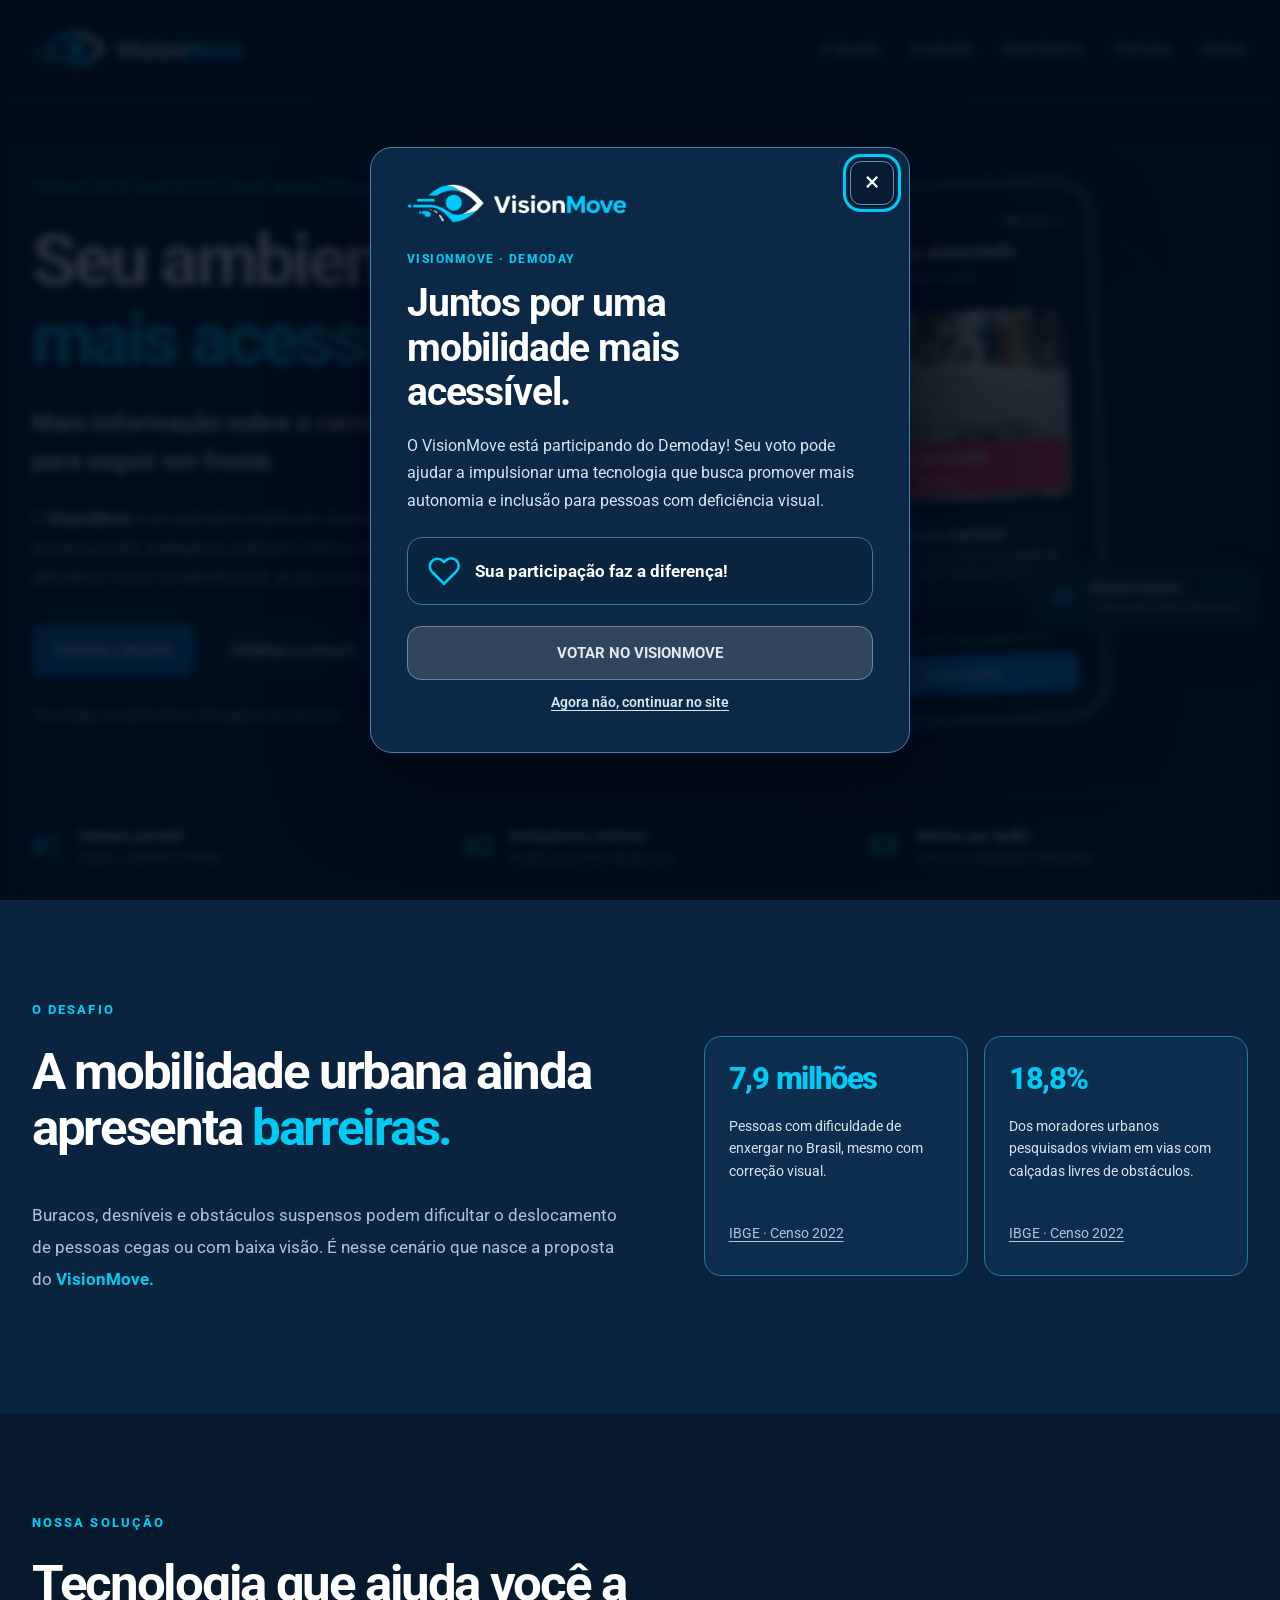
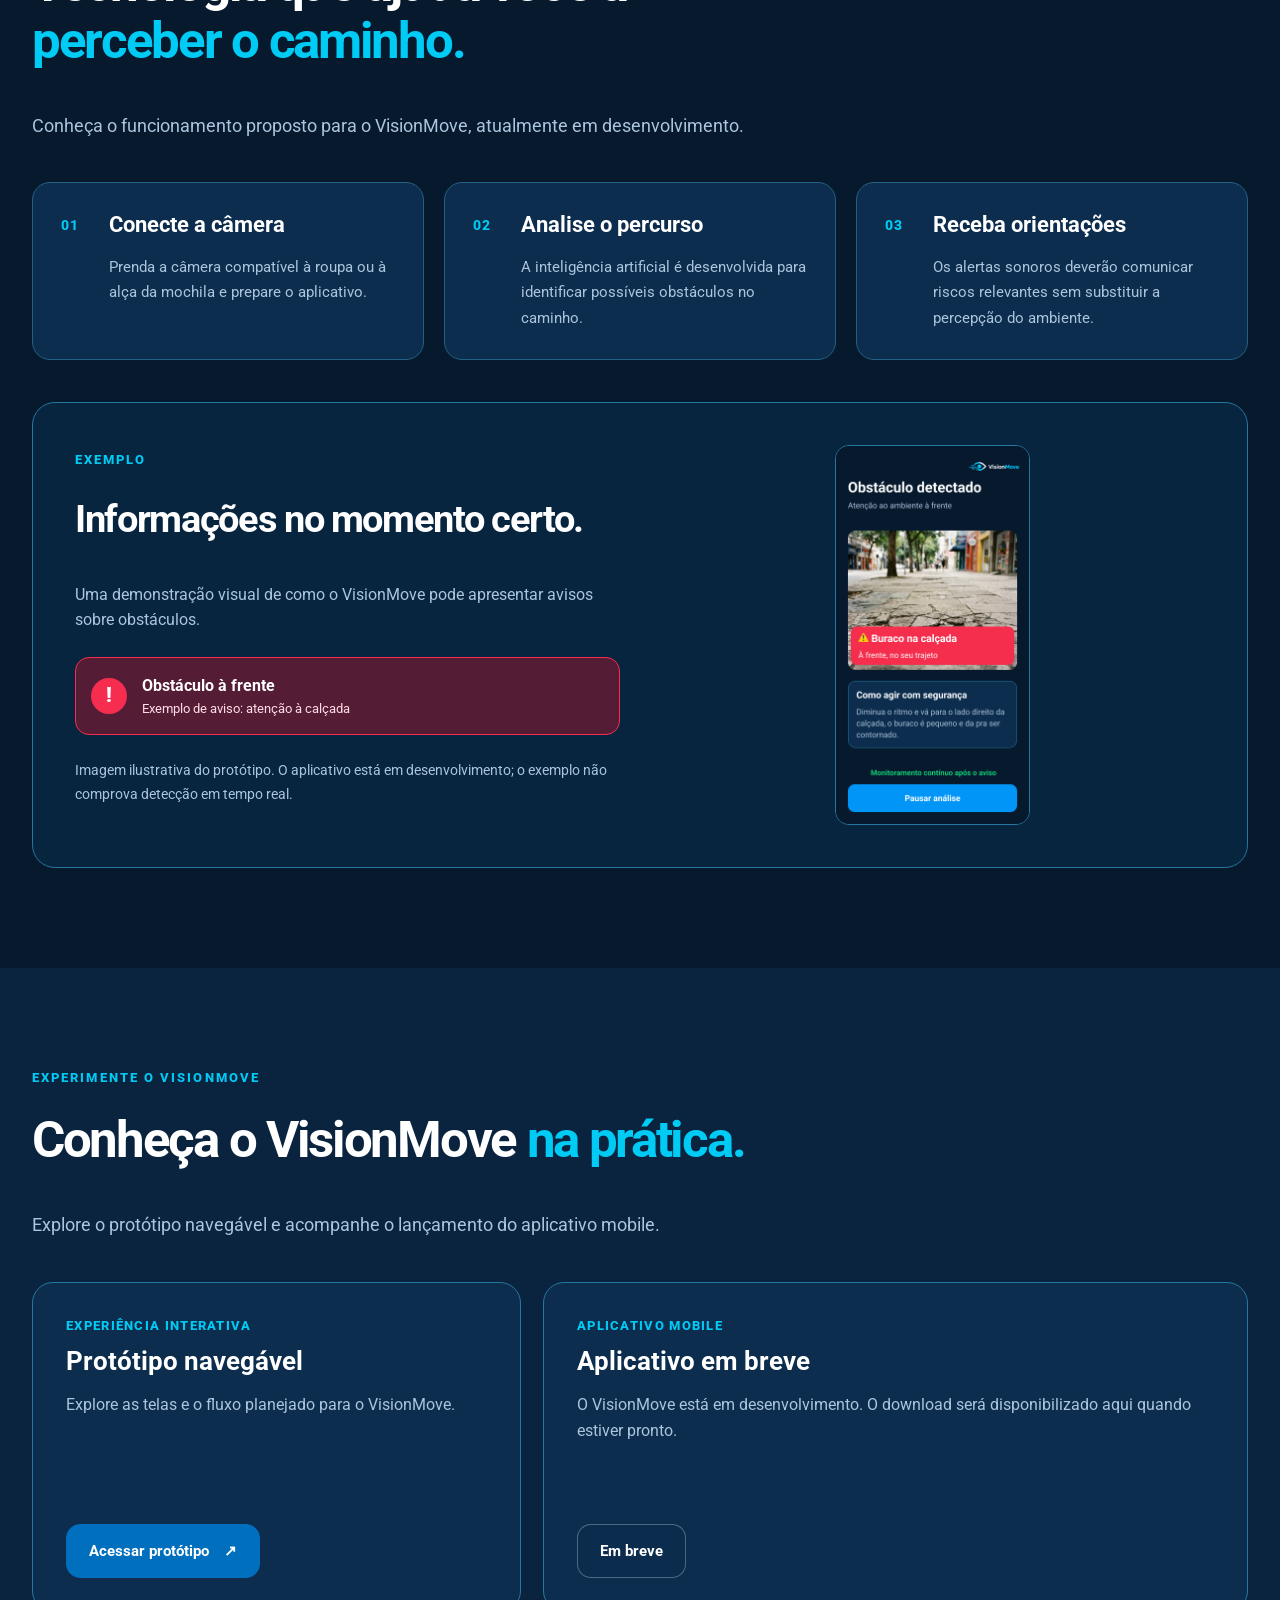
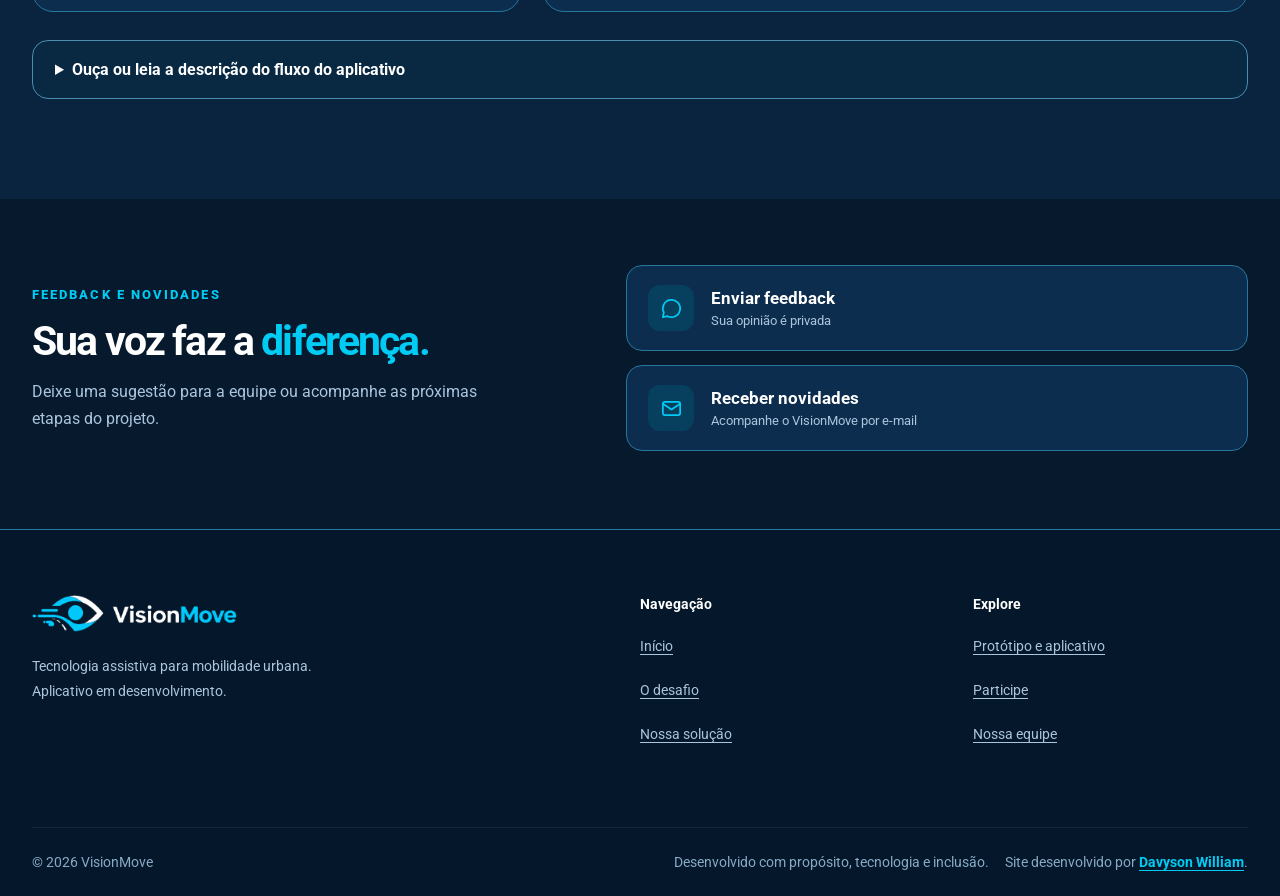
==== commit 87a72493: "Remover avisos explicativos do modal de votação Demoday" ====
--- a/index.html
+++ b/index.html
@@ -153,9 +153,7 @@
       </div>
     </div>
     <a id="demoday-voting-link" class="button primary demoday-voting-link" href="" target="_blank" rel="noopener noreferrer" hidden>VOTAR NO VISIONMOVE <span class="sr-only">(abre em nova aba)</span></a>
-    <button id="demoday-voting-unavailable" class="button primary demoday-voting-unavailable" type="button" disabled aria-describedby="demoday-voting-pending" hidden>VOTAR NO VISIONMOVE</button>
-    <p id="demoday-voting-pending" class="demoday-voting-pending" hidden>A votação será liberada assim que recebermos o link oficial do evento.</p>
-    <p class="demoday-voting-note">A votação acontece em uma página externa do evento. O VisionMove não coleta votos neste site.</p>
+    <button id="demoday-voting-unavailable" class="button primary demoday-voting-unavailable" type="button" disabled hidden>VOTAR NO VISIONMOVE</button>
     <button class="demoday-voting-later" type="button" data-close-demoday-voting>Agora não, continuar no site</button>
   </div>
 </dialog>
--- a/style.css
+++ b/style.css
@@ -175,9 +175,9 @@
   border:1px solid #39799d;border-radius:15px;
   background:#09243f;padding:16px 19px;margin-bottom:21px;
 }
-.demoday-voting-percentage{display:flex;flex-direction:column;gap:3px}
-.demoday-voting-percentage strong{font-size:clamp(38px,7vw,49px);font-weight:900;color:var(--cyan);line-height:1}
-.demoday-voting-percentage span{font-size:13px;line-height:1.5;color:#d2e6f5}
+.demoday-voting-impact{display:flex;align-items:center;gap:14px;min-width:0}
+.demoday-voting-impact-icon{width:34px;height:34px;flex:0 0 34px;color:var(--cyan)}
+.demoday-voting-impact strong{font-size:17px;line-height:1.45;color:#fff}
 .demoday-voting-qr-area{display:flex;flex-direction:column;align-items:center;gap:8px;text-align:center;flex:0 0 140px}
 .demoday-voting-qr-area img{width:132px;height:132px;object-fit:contain;border:6px solid white;border-radius:9px;background:white}
 .demoday-voting-qr-area span{font-size:12px;color:#d2e6f5}
@@ -187,8 +187,10 @@
 }
 .demoday-voting-dialog .demoday-voting-unavailable{
   color:#e0eaf3;background:#30465c;border:1px solid #72849c;cursor:not-allowed;
+  opacity:1;
 }
 .demoday-voting-dialog .demoday-voting-unavailable:hover{transform:none}
+.demoday-voting-pending{font-size:13px;color:#d7e9f6;line-height:1.6;text-align:center;margin:12px 0 4px}
 .demoday-voting-note{font-size:12px;color:#b6d0e4;line-height:1.6;margin:13px 0 14px}
 .demoday-voting-later{
   display:block;width:100%;min-height:44px;border:0;border-radius:10px;
@@ -217,7 +219,7 @@
   .demoday-voting-qr-area img{width:108px;height:108px}
   .demoday-voting-reopen{right:12px;bottom:12px}
 }
-@media(max-width:365px){.demoday-voting-details{flex-direction:column;align-items:flex-start}.demoday-voting-qr-area{align-self:center}}
+@media(max-width:365px){.demoday-voting-details{flex-direction:column;align-items:flex-start}.demoday-voting-qr-area{align-self:center}.demoday-voting-impact strong{font-size:16px}}
 @media(prefers-reduced-motion:reduce){.demoday-voting-dialog::backdrop{backdrop-filter:none}}
 @media(forced-colors:active){
   .demoday-voting-dialog,.demoday-voting-reopen,.demoday-voting-close{border:2px solid ButtonText}
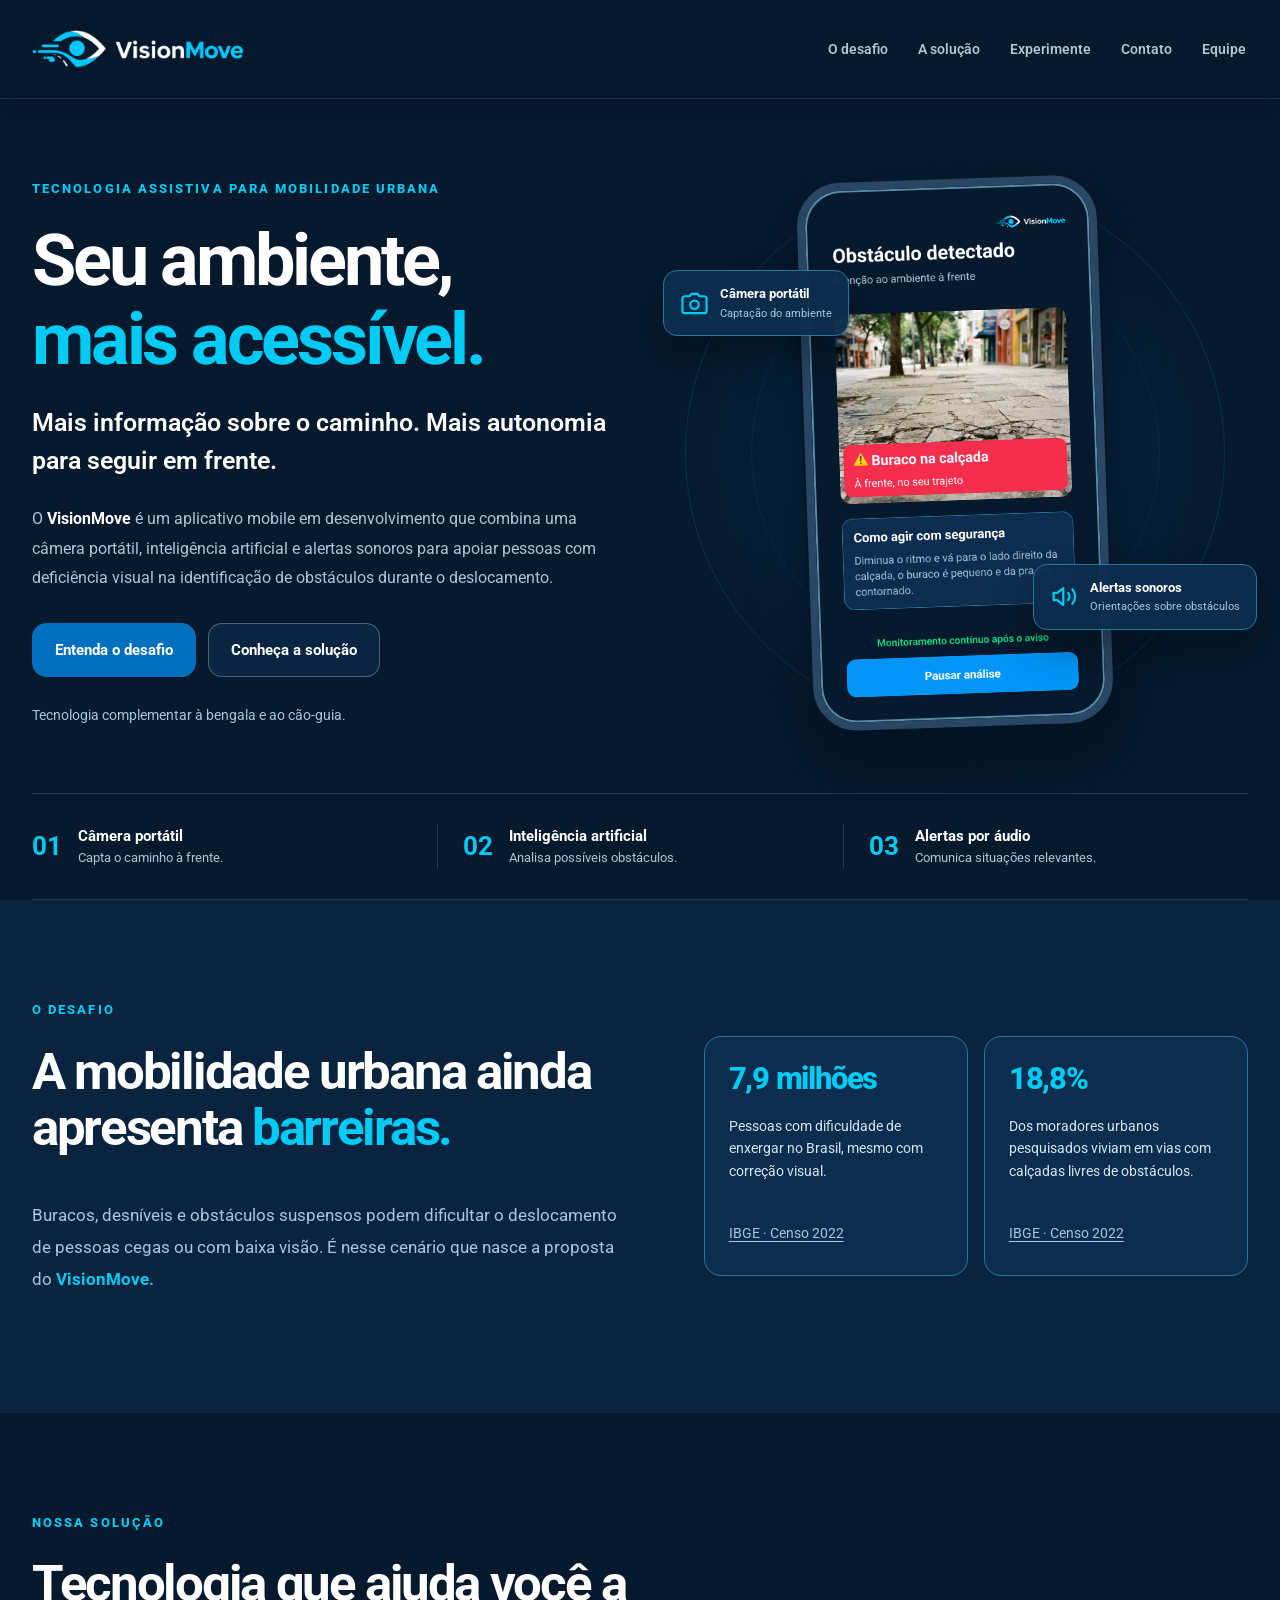
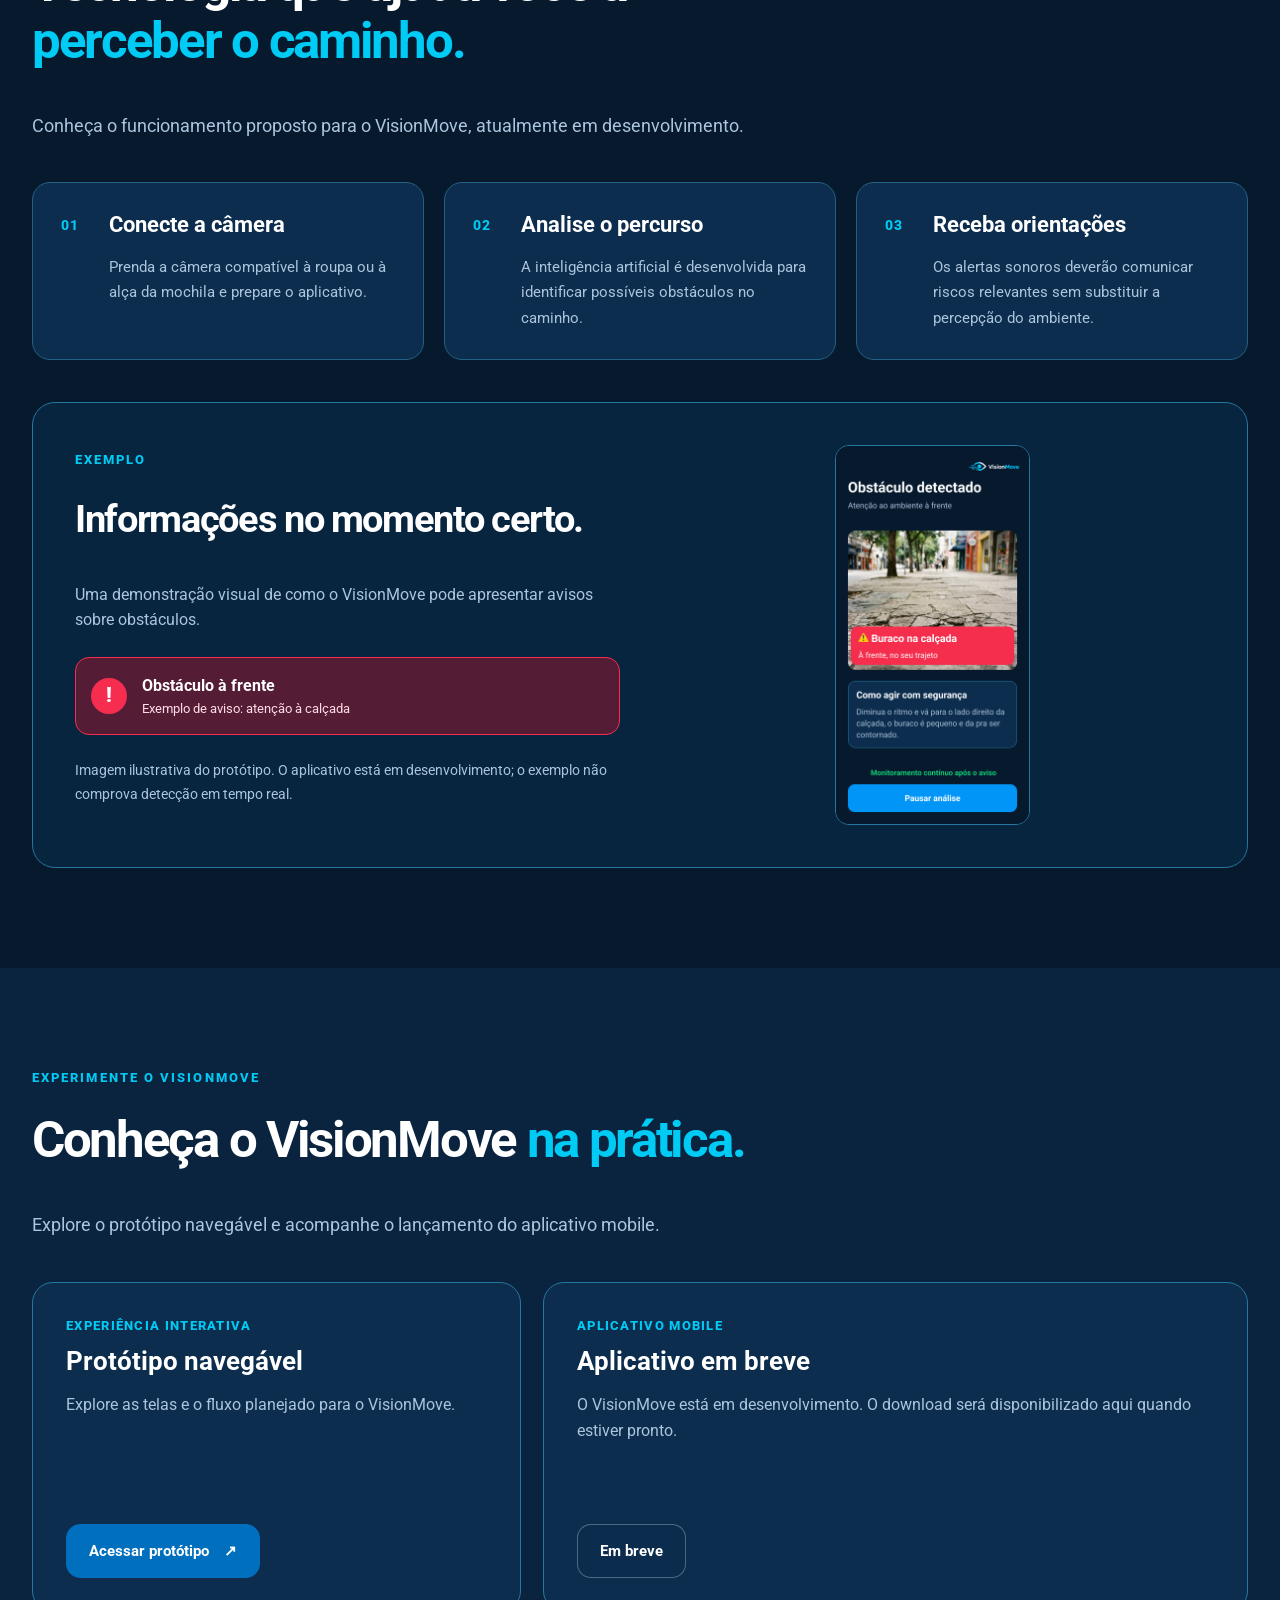
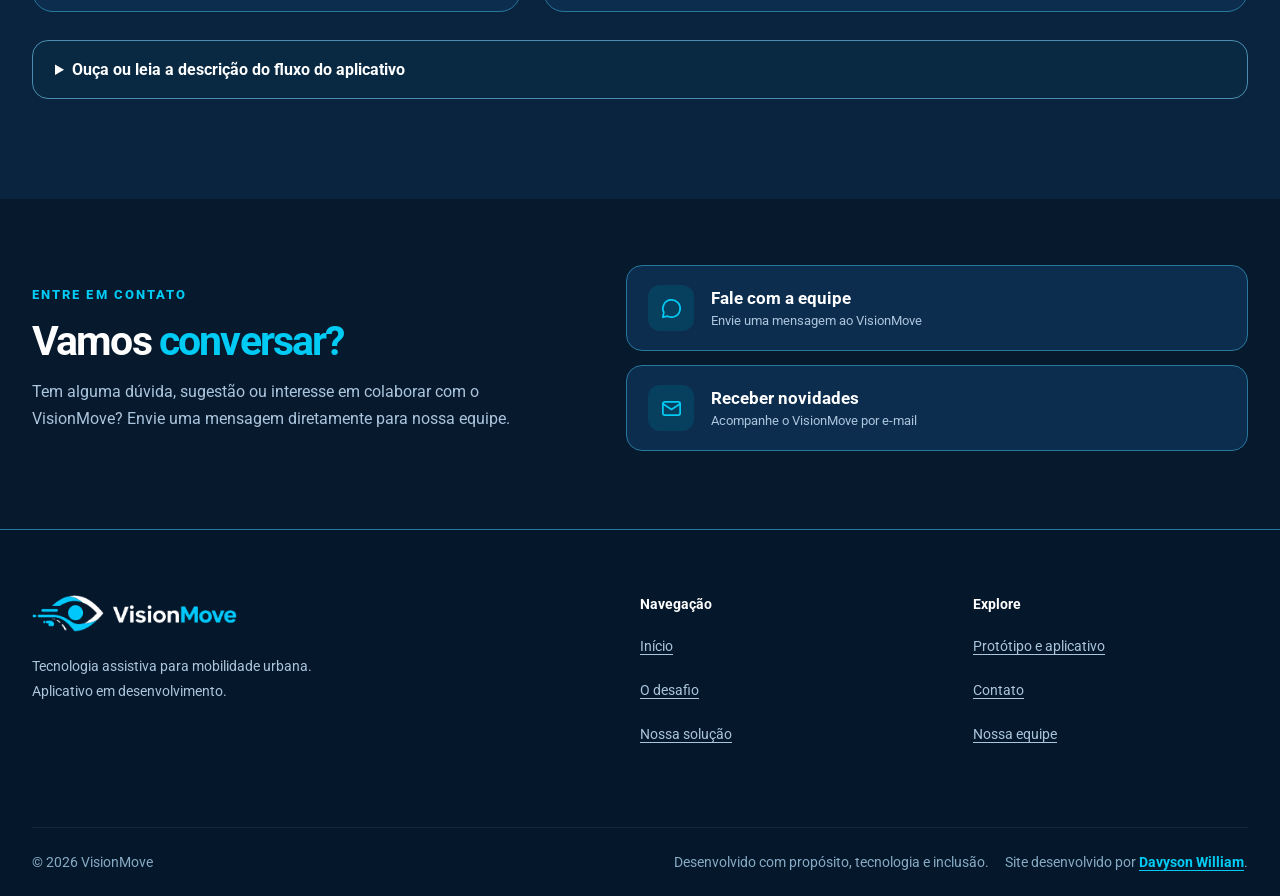
==== commit 51769435: "Remover votação e transformar feedback em contato com a equipe" ====
--- a/index.html
+++ b/index.html
@@ -18,11 +18,11 @@
 <header class="header"><div class="container header-inner">
 <a class="brand" href="./#inicio" aria-label="VisionMove — página inicial"><img src="assets/logo-visionmove.png" alt=""></a>
 <nav class="main-nav" aria-label="Navegação principal">
-<a href="#desafio">O desafio</a><a href="#solucao">A solução</a><a href="#experimente">Experimente</a><a href="#participe">Participe</a><a href="equipe">Equipe</a>
+<a href="#desafio">O desafio</a><a href="#solucao">A solução</a><a href="#experimente">Experimente</a><a href="#contato">Contato</a><a href="equipe">Equipe</a>
 </nav>
 
 <button class="menu-button" type="button" aria-expanded="false" aria-controls="mobile-nav" aria-label="Abrir menu de navegação"><span class="menu-glyph" aria-hidden="true">☰</span></button>
-</div><nav id="mobile-nav" class="mobile-nav" aria-label="Menu móvel" hidden><a href="#desafio">O desafio</a><a href="#solucao">A solução</a><a href="#experimente">Experimente</a><a href="#participe">Participe</a><a href="equipe">Nossa equipe</a></nav></header>
+</div><nav id="mobile-nav" class="mobile-nav" aria-label="Menu móvel" hidden><a href="#desafio">O desafio</a><a href="#solucao">A solução</a><a href="#experimente">Experimente</a><a href="#contato">Contato</a><a href="equipe">Nossa equipe</a></nav></header>
 <main id="conteudo" tabindex="-1">
 <section class="hero section container" id="inicio" tabindex="-1" aria-labelledby="hero-title">
 <div class="hero-copy"><p class="eyebrow">TECNOLOGIA ASSISTIVA PARA MOBILIDADE URBANA</p>
@@ -72,17 +72,17 @@
 </div></section>
 
 
-<section class="participation section" id="participe" tabindex="-1" aria-labelledby="participation-title">
+<section class="participation section" id="contato" tabindex="-1" aria-labelledby="participation-title">
   <div class="container participation-layout">
     <div class="participation-heading">
-      <p class="eyebrow">FEEDBACK E NOVIDADES</p>
-      <h2 id="participation-title">Sua voz faz a <span>diferença.</span></h2>
-      <p class="muted">Deixe uma sugestão para a equipe ou acompanhe as próximas etapas do projeto.</p>
+      <p class="eyebrow">ENTRE EM CONTATO</p>
+      <h2 id="participation-title">Vamos <span>conversar?</span></h2>
+      <p class="muted">Tem alguma dúvida, sugestão ou interesse em colaborar com o VisionMove? Envie uma mensagem diretamente para nossa equipe.</p>
     </div>
     <div class="participation-actions">
       <button class="participation-trigger" type="button" data-open-participation="feedback" aria-haspopup="dialog" aria-controls="feedback-dialog">
         <span class="participation-trigger-icon" aria-hidden="true"><svg class="participation-icon-svg" viewBox="0 0 24 24" fill="none" stroke="currentColor" stroke-width="1.8" stroke-linecap="round" stroke-linejoin="round" aria-hidden="true"><path d="M7.9 20A9 9 0 1 0 4 16.1L3 21l4.9-1z"/></svg></span>
-        <span class="participation-trigger-copy"><strong>Enviar feedback</strong><small>Sua opinião é privada</small></span>
+        <span class="participation-trigger-copy"><strong>Fale com a equipe</strong><small>Envie uma mensagem ao VisionMove</small></span>
       </button>
       <button class="participation-trigger" type="button" data-open-participation="interessados" aria-haspopup="dialog" aria-controls="interessados-dialog">
         <span class="participation-trigger-icon" aria-hidden="true"><svg class="participation-icon-svg" viewBox="0 0 24 24" fill="none" stroke="currentColor" stroke-width="1.8" stroke-linecap="round" stroke-linejoin="round" aria-hidden="true"><rect x="3" y="5" width="18" height="14" rx="2"/><path d="m3 7 9 6 9-6"/></svg></span>
@@ -95,19 +95,19 @@
   <div class="participation-modal-content">
     <div class="participation-modal-header">
       <div>
-        <p class="eyebrow">SUA OPINIÃO IMPORTA</p>
-        <h2 id="feedback-title">Enviar feedback</h2>
-        <p class="muted" id="feedback-info">Compartilhe ideias, dúvidas ou sugestões. Sua mensagem será vista somente pela equipe.</p>
+        <p class="eyebrow">CONTATO VISIONMOVE</p>
+        <h2 id="feedback-title">Fale com a equipe</h2>
+        <p class="muted" id="feedback-info">Envie suas dúvidas, ideias ou propostas. Sua mensagem será recebida de forma privada pela equipe.</p>
       </div>
-      <button type="button" class="participation-close" data-close-participation aria-label="Fechar feedback">×</button>
+      <button type="button" class="participation-close" data-close-participation aria-label="Fechar formulário de contato">×</button>
     </div>
     <form data-visionmove-form="feedback" novalidate>
           <div class="participation-field"><label for="feedback-nome">Nome <span class="optional">(opcional)</span></label><input id="feedback-nome" type="text" name="nome" maxlength="100" autocomplete="name" placeholder="Como podemos chamar você?"></div>
-          <div class="participation-field"><label for="feedback-email">E-mail <span class="optional">(opcional)</span></label><input id="feedback-email" type="email" name="email" maxlength="254" autocomplete="email" placeholder="voce@exemplo.com"></div>
-          <div class="participation-field"><label for="feedback-mensagem">Sua mensagem</label><textarea id="feedback-mensagem" name="mensagem" rows="5" minlength="10" maxlength="2000" required placeholder="Conte o que achou do VisionMove e como podemos melhorar."></textarea></div>
+          <div class="participation-field"><label for="feedback-email">E-mail para contato</label><input id="feedback-email" type="email" name="email" maxlength="254" autocomplete="email" placeholder="voce@exemplo.com" required></div>
+          <div class="participation-field"><label for="feedback-mensagem">Sua mensagem</label><textarea id="feedback-mensagem" name="mensagem" rows="5" minlength="10" maxlength="2000" required placeholder="Escreva sua dúvida, sugestão ou proposta para a equipe."></textarea></div>
           <div class="participation-trap" aria-hidden="true"><label for="feedback-site">Deixe este campo vazio</label><input type="text" id="feedback-site" name="website" tabindex="-1" autocomplete="off"></div>
-          <p class="participation-note">Os dados enviados serão usados apenas para analisar o feedback e, se você informar um e-mail, responder à sua mensagem. O envio não inscreve você na lista de novidades.</p>
-          <button class="button primary" type="submit">Enviar feedback</button>
+          <p class="participation-note">Usaremos sua mensagem e seu e-mail apenas para analisar o contato e possibilitar uma resposta da equipe. O envio não inscreve você na lista de novidades.</p>
+          <button class="button primary" type="submit">Enviar mensagem</button>
           <p class="participation-status" role="status" aria-live="polite" data-form-status></p>
         </form>
   </div>
@@ -134,30 +134,6 @@
   </div>
 </dialog>
 </main>
-<!-- Modal de convite à votação do Demoday; link oficial configurável em votacao-config.js. -->
-<dialog id="demoday-voting-dialog" class="demoday-voting-dialog" aria-labelledby="demoday-voting-title" aria-describedby="demoday-voting-description">
-  <div class="demoday-voting-content">
-    <button class="demoday-voting-close" type="button" data-close-demoday-voting aria-label="Fechar aviso de votação">×</button>
-    <img class="demoday-voting-logo" src="assets/logo-visionmove.png" alt="VisionMove">
-    <p class="demoday-voting-kicker">VISIONMOVE · DEMODAY</p>
-    <h2 id="demoday-voting-title">Juntos por uma mobilidade mais acessível.</h2>
-    <p id="demoday-voting-description" class="demoday-voting-description">O VisionMove está participando do Demoday! Seu voto pode ajudar a impulsionar uma tecnologia que busca promover mais autonomia e inclusão para pessoas com deficiência visual.</p>
-    <div class="demoday-voting-details">
-      <div class="demoday-voting-impact">
-        <svg class="demoday-voting-impact-icon" viewBox="0 0 24 24" fill="none" stroke="currentColor" stroke-width="1.8" stroke-linecap="round" stroke-linejoin="round" aria-hidden="true"><path d="M20.8 4.6a5.4 5.4 0 0 0-7.6 0L12 5.8l-1.2-1.2a5.4 5.4 0 0 0-7.6 7.6l1.2 1.2L12 21l7.6-7.6 1.2-1.2a5.4 5.4 0 0 0 0-7.6Z"/></svg>
-        <strong>Sua participação faz a diferença!</strong>
-      </div>
-      <div class="demoday-voting-qr-area" id="demoday-voting-qr-area" hidden>
-        <img id="demoday-voting-qr" alt="QR Code para acessar a votação pública do Demoday" width="132" height="132">
-        <span>Ou escaneie o QR Code</span>
-      </div>
-    </div>
-    <a id="demoday-voting-link" class="button primary demoday-voting-link" href="" target="_blank" rel="noopener noreferrer" hidden>VOTAR NO VISIONMOVE <span class="sr-only">(abre em nova aba)</span></a>
-    <button id="demoday-voting-unavailable" class="button primary demoday-voting-unavailable" type="button" disabled hidden>VOTAR NO VISIONMOVE</button>
-    <button class="demoday-voting-later" type="button" data-close-demoday-voting>Agora não, continuar no site</button>
-  </div>
-</dialog>
-<button id="demoday-voting-reopen" class="demoday-voting-reopen" type="button" aria-haspopup="dialog" aria-controls="demoday-voting-dialog" hidden>Votação pública</button>
-<footer class="footer"><div class="container footer-grid"><div><a href="./#inicio" aria-label="VisionMove, voltar à página inicial"><img class="footer-logo" src="assets/logo-visionmove.png" alt=""></a><p>Tecnologia assistiva para mobilidade urbana.<br>Aplicativo em desenvolvimento.</p></div><div><h3>Navegação</h3><a href="./#inicio">Início</a><a href="./#desafio">O desafio</a><a href="./#solucao">Nossa solução</a></div><div><h3>Explore</h3><a href="./#experimente">Protótipo e aplicativo</a><a href="./#participe">Participe</a><a href="equipe">Nossa equipe</a></div></div><div class="container footer-bottom"><span>© <span id="year">2026</span> VisionMove</span><span class="footer-bottom-note">Desenvolvido com propósito, tecnologia e inclusão.<span class="footer-credit">Site desenvolvido por <a href="https://www.linkedin.com/in/davysonwss/" target="_blank" rel="noopener noreferrer" aria-label="LinkedIn de Davyson William (abre em nova aba)">Davyson William</a>.</span></span></div></footer>
-<script src="site.js" defer></script><script src="participacao.js" defer></script><script src="votacao-config.js" defer></script><script src="votacao.js" defer></script>
+<footer class="footer"><div class="container footer-grid"><div><a href="./#inicio" aria-label="VisionMove, voltar à página inicial"><img class="footer-logo" src="assets/logo-visionmove.png" alt=""></a><p>Tecnologia assistiva para mobilidade urbana.<br>Aplicativo em desenvolvimento.</p></div><div><h3>Navegação</h3><a href="./#inicio">Início</a><a href="./#desafio">O desafio</a><a href="./#solucao">Nossa solução</a></div><div><h3>Explore</h3><a href="./#experimente">Protótipo e aplicativo</a><a href="./#contato">Contato</a><a href="equipe">Nossa equipe</a></div></div><div class="container footer-bottom"><span>© <span id="year">2026</span> VisionMove</span><span class="footer-bottom-note">Desenvolvido com propósito, tecnologia e inclusão.<span class="footer-credit">Site desenvolvido por <a href="https://www.linkedin.com/in/davysonwss/" target="_blank" rel="noopener noreferrer" aria-label="LinkedIn de Davyson William (abre em nova aba)">Davyson William</a>.</span></span></div></footer>
+<script src="site.js" defer></script><script src="participacao.js" defer></script>
 </body></html>
--- a/style.css
+++ b/style.css
@@ -190,12 +190,10 @@
   opacity:1;
 }
 .demoday-voting-dialog .demoday-voting-unavailable:hover{transform:none}
-.demoday-voting-pending{font-size:13px;color:#d7e9f6;line-height:1.6;text-align:center;margin:12px 0 4px}
-.demoday-voting-note{font-size:12px;color:#b6d0e4;line-height:1.6;margin:13px 0 14px}
 .demoday-voting-later{
   display:block;width:100%;min-height:44px;border:0;border-radius:10px;
   background:transparent;color:#d5e9f6;text-decoration:underline;text-underline-offset:3px;
-  font-size:14px;font-weight:600;cursor:pointer;
+  font-size:14px;font-weight:600;cursor:pointer;margin-top:13px;
 }
 .demoday-voting-later:hover{color:var(--cyan)}
 .demoday-voting-reopen{
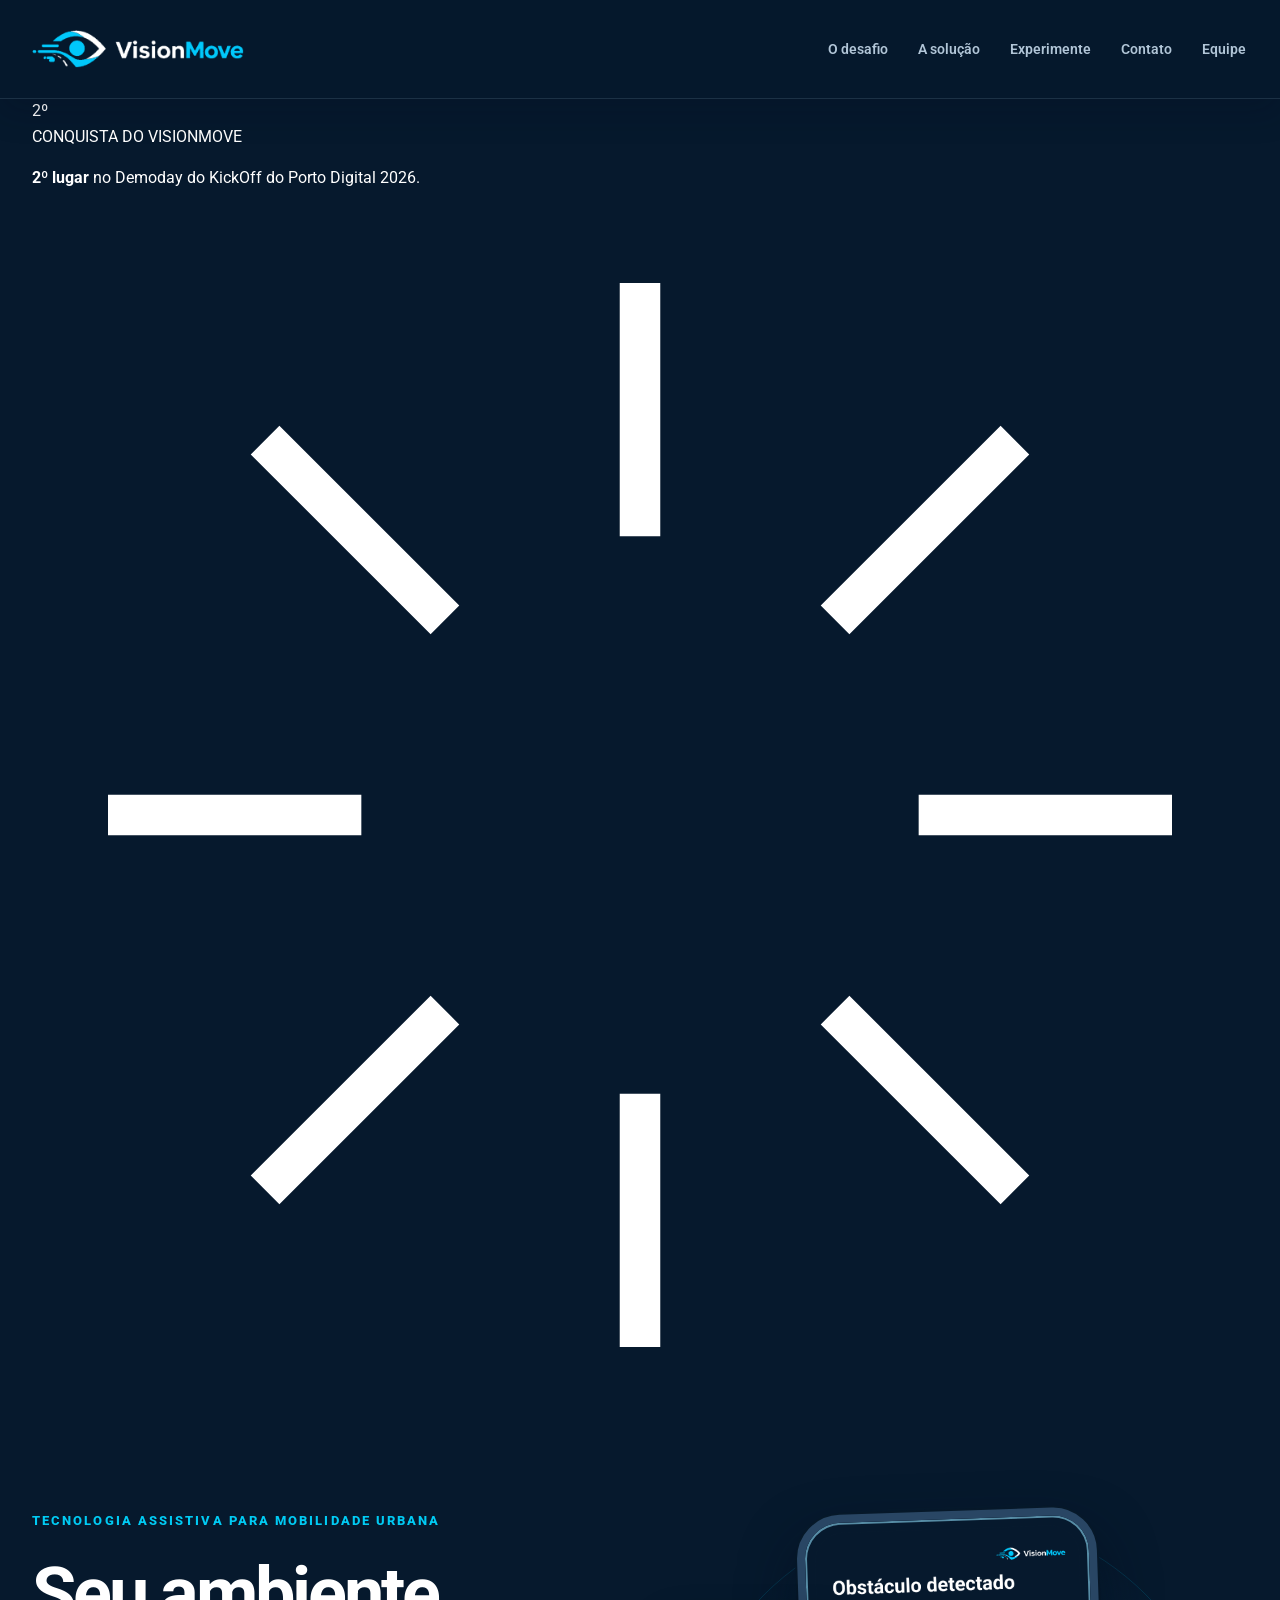
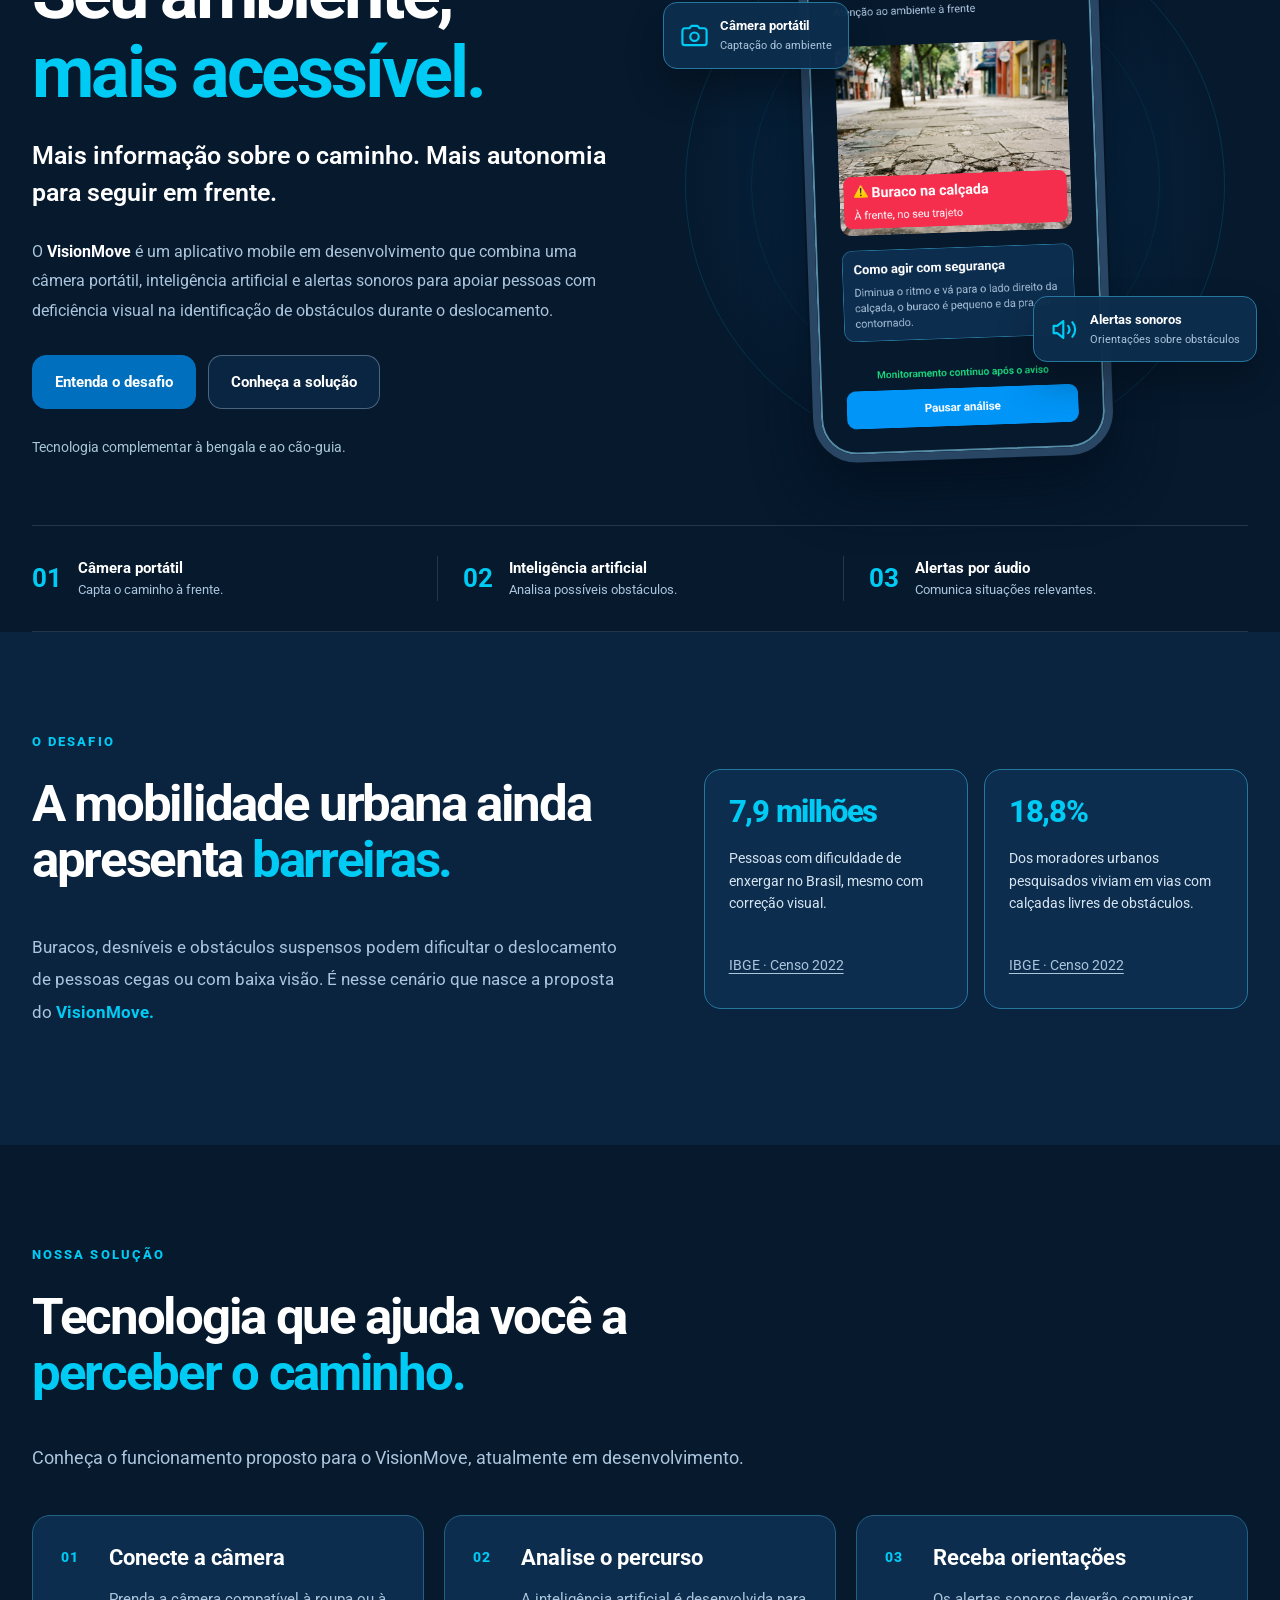
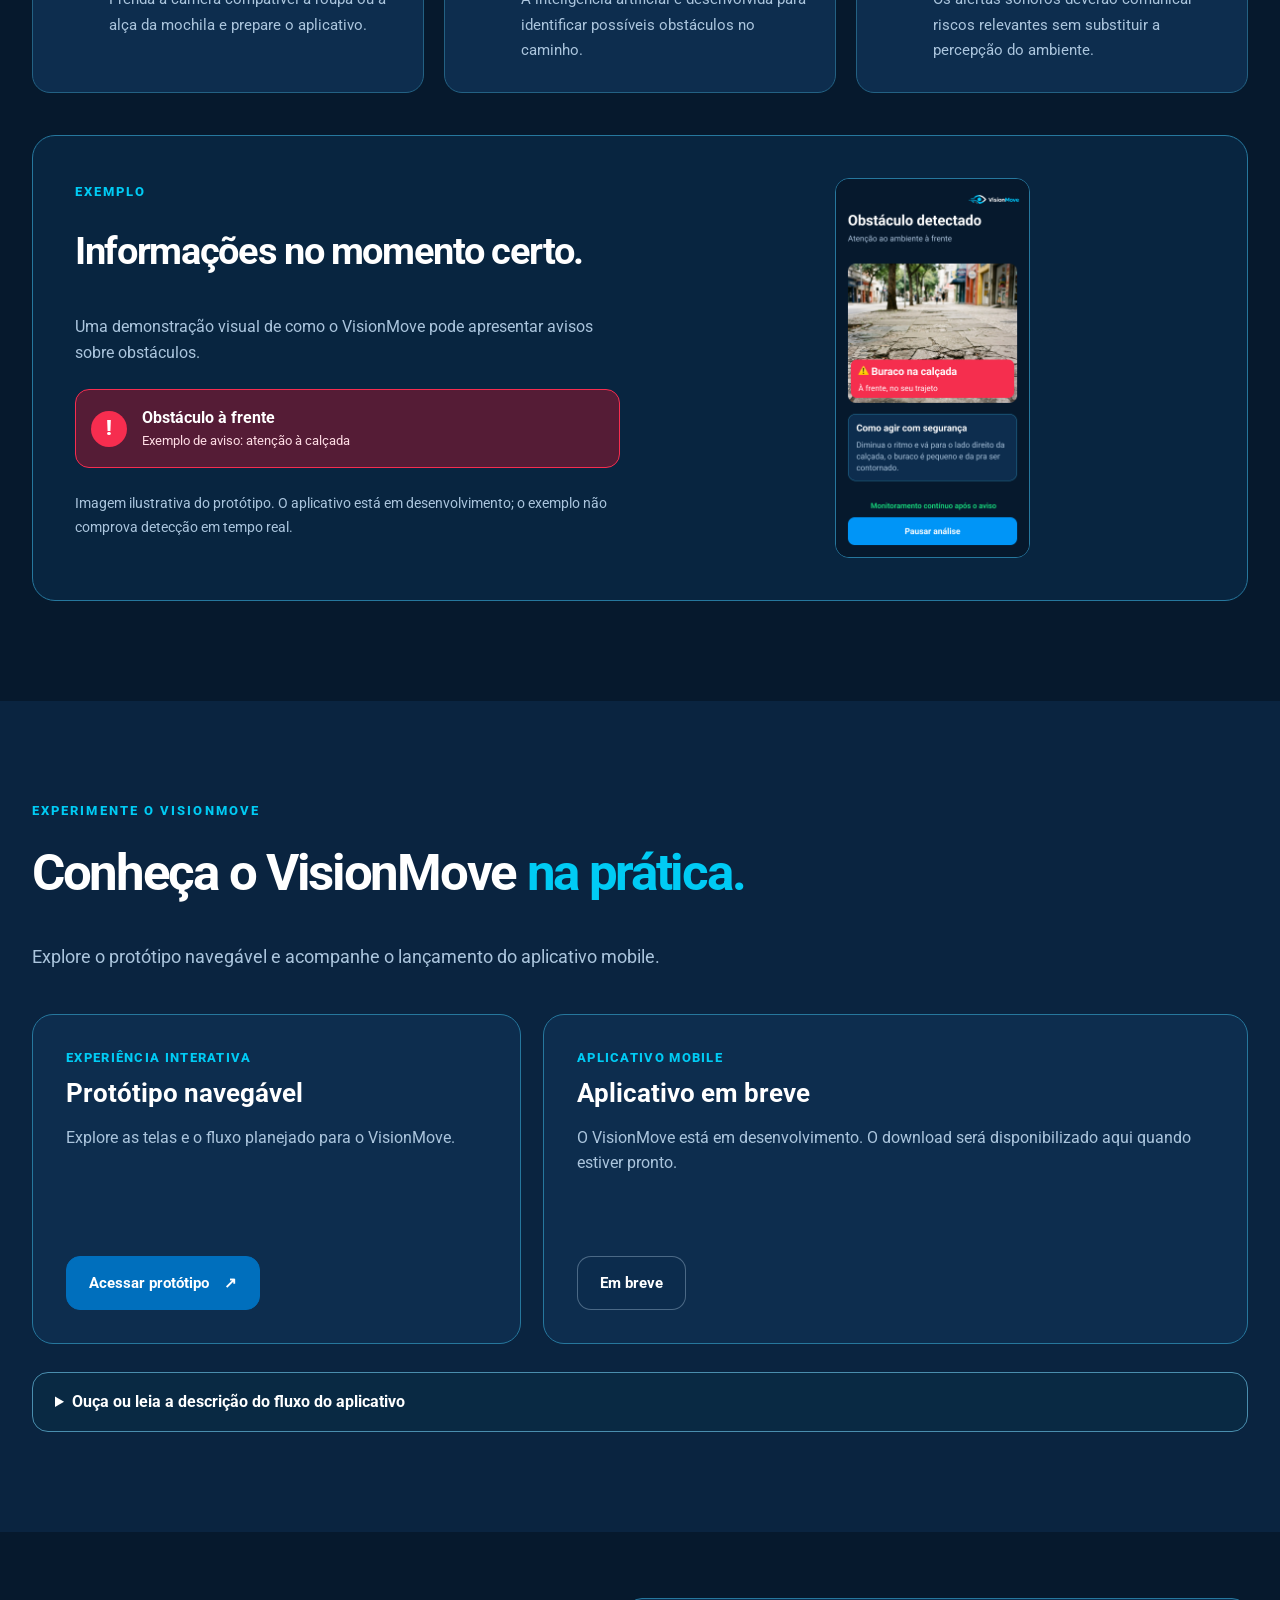
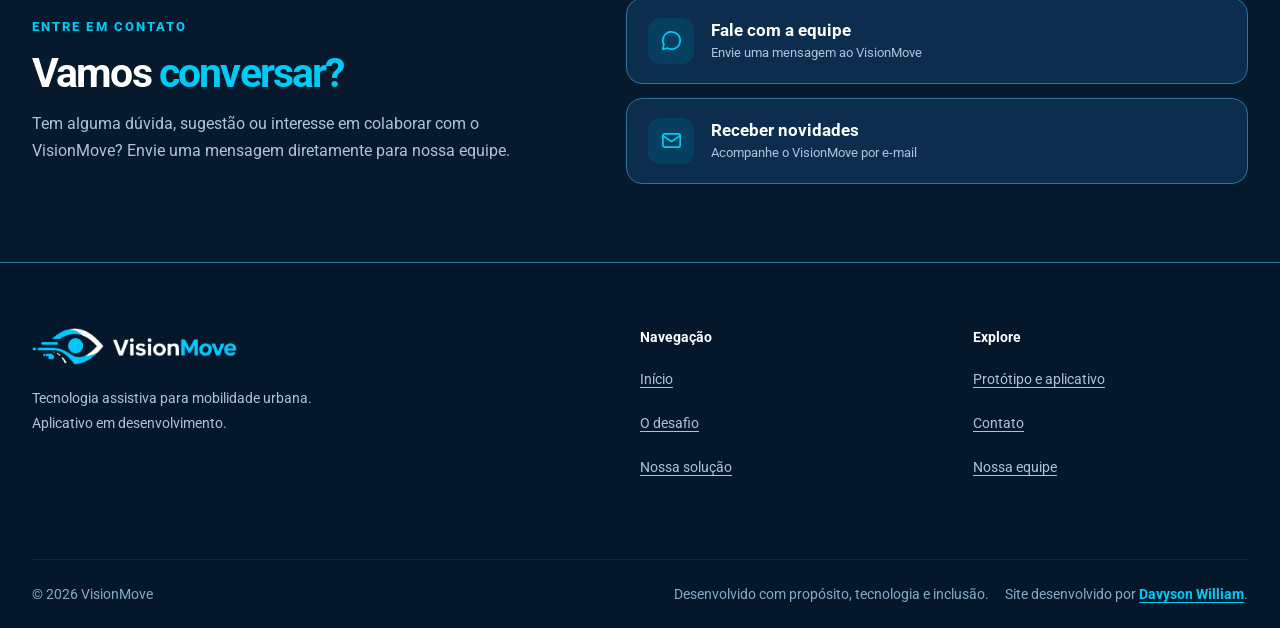
==== commit 8f19d45b: "Destacar segundo lugar do VisionMove no Demoday KickOff 2026" ====
--- a/index.html
+++ b/index.html
@@ -24,6 +24,15 @@
 <button class="menu-button" type="button" aria-expanded="false" aria-controls="mobile-nav" aria-label="Abrir menu de navegação"><span class="menu-glyph" aria-hidden="true">☰</span></button>
 </div><nav id="mobile-nav" class="mobile-nav" aria-label="Menu móvel" hidden><a href="#desafio">O desafio</a><a href="#solucao">A solução</a><a href="#experimente">Experimente</a><a href="#contato">Contato</a><a href="equipe">Nossa equipe</a></nav></header>
 <main id="conteudo" tabindex="-1">
+
+<aside class="achievement-banner container" aria-label="Reconhecimento do VisionMove no Demoday do KickOff do Porto Digital 2026">
+  <div class="achievement-medal" aria-hidden="true"><span>2º</span></div>
+  <div class="achievement-copy">
+    <p class="achievement-eyebrow">CONQUISTA DO VISIONMOVE</p>
+    <p class="achievement-title"><strong>2º lugar</strong> no Demoday do KickOff do Porto Digital 2026.</p>
+  </div>
+  <svg class="achievement-spark" viewBox="0 0 48 48" fill="none" stroke="currentColor" stroke-width="1.6" aria-hidden="true"><path d="M24 3v10m0 22v10M3 24h10m22 0h10M9.2 9.2l7.1 7.1m15.4 15.4 7.1 7.1m0-29.6-7.1 7.1m-15.4 15.4-7.1 7.1"/></svg>
+</aside>
 <section class="hero section container" id="inicio" tabindex="-1" aria-labelledby="hero-title">
 <div class="hero-copy"><p class="eyebrow">TECNOLOGIA ASSISTIVA PARA MOBILIDADE URBANA</p>
 <h1 id="hero-title">Seu ambiente,<br><span>mais acessível.</span></h1>
--- a/style.css
+++ b/style.css
@@ -137,88 +137,3 @@
 /* Links de texto: sublinhado permanente para identificação sem depender de ícones. */
 .stat a,.footer-grid a:not(:has(img)){text-decoration:underline;text-underline-offset:3px;text-decoration-thickness:1px;text-decoration-skip-ink:auto}
 .stat a:hover,.stat a:focus-visible,.footer-grid a:not(:has(img)):hover,.footer-grid a:not(:has(img)):focus-visible{text-decoration:underline;text-decoration-thickness:2px}
-
-/* Demoday — votação pública. Usa a paleta e a tipografia existentes do VisionMove. */
-.demoday-voting-dialog{
-  width:min(540px,calc(100% - 28px));
-  max-width:540px;
-  max-height:min(92dvh,850px);
-  padding:0;
-  margin:auto;
-  border:1px solid #3988b2;
-  border-radius:22px;
-  color:var(--text);
-  background:#0b2947;
-  box-shadow:0 30px 85px rgba(0,6,18,.72);
-  overflow-x:hidden;
-  overflow-y:auto;
-  overscroll-behavior:contain;
-}
-.demoday-voting-dialog:not([open]){display:none}
-.demoday-voting-dialog::backdrop{background:rgba(1,11,25,.84);backdrop-filter:blur(4px)}
-.demoday-voting-content{position:relative;padding:36px 36px 28px}
-.demoday-voting-close{
-  position:absolute;right:15px;top:13px;
-  display:grid;place-items:center;
-  width:44px;height:44px;cursor:pointer;
-  border:1px solid #5d93b6;border-radius:11px;
-  background:rgba(6,25,45,.75);color:#fff;font-size:27px;line-height:1;
-}
-.demoday-voting-close:hover{border-color:var(--cyan);background:#164563}
-.demoday-voting-logo{width:min(220px,calc(100% - 40px));height:auto;display:block;margin-bottom:27px}
-.demoday-voting-kicker{font-size:12px;color:var(--cyan);font-weight:800;letter-spacing:.12em;margin-bottom:12px}
-.demoday-voting-dialog h2{font-size:clamp(29px,5vw,39px);line-height:1.14;letter-spacing:-.03em;margin-bottom:17px;max-width:390px}
-.demoday-voting-description{font-size:16px;line-height:1.72;color:#d2e6f5;margin-bottom:23px}
-.demoday-voting-description strong{color:#fff}
-.demoday-voting-details{
-  display:flex;justify-content:space-between;align-items:center;gap:24px;
-  border:1px solid #39799d;border-radius:15px;
-  background:#09243f;padding:16px 19px;margin-bottom:21px;
-}
-.demoday-voting-impact{display:flex;align-items:center;gap:14px;min-width:0}
-.demoday-voting-impact-icon{width:34px;height:34px;flex:0 0 34px;color:var(--cyan)}
-.demoday-voting-impact strong{font-size:17px;line-height:1.45;color:#fff}
-.demoday-voting-qr-area{display:flex;flex-direction:column;align-items:center;gap:8px;text-align:center;flex:0 0 140px}
-.demoday-voting-qr-area img{width:132px;height:132px;object-fit:contain;border:6px solid white;border-radius:9px;background:white}
-.demoday-voting-qr-area span{font-size:12px;color:#d2e6f5}
-.demoday-voting-dialog .demoday-voting-link,
-.demoday-voting-dialog .demoday-voting-unavailable{
-  width:100%;min-height:54px;text-align:center;line-height:1.4;
-}
-.demoday-voting-dialog .demoday-voting-unavailable{
-  color:#e0eaf3;background:#30465c;border:1px solid #72849c;cursor:not-allowed;
-  opacity:1;
-}
-.demoday-voting-dialog .demoday-voting-unavailable:hover{transform:none}
-.demoday-voting-later{
-  display:block;width:100%;min-height:44px;border:0;border-radius:10px;
-  background:transparent;color:#d5e9f6;text-decoration:underline;text-underline-offset:3px;
-  font-size:14px;font-weight:600;cursor:pointer;margin-top:13px;
-}
-.demoday-voting-later:hover{color:var(--cyan)}
-.demoday-voting-reopen{
-  position:fixed;right:16px;bottom:16px;z-index:40;
-  min-height:46px;max-width:calc(100% - 32px);
-  border:1px solid #00cbf4;border-radius:14px;
-  padding:10px 18px;color:#fff;background:#086ea9;
-  box-shadow:0 8px 25px rgba(0,0,0,.35);
-  font-size:14px;font-weight:700;cursor:pointer;
-}
-.demoday-voting-reopen:hover{background:#005f9e}
-.demoday-voting-dialog [hidden],.demoday-voting-reopen[hidden]{display:none!important}
-body.demoday-voting-open{overflow:hidden}
-@media(max-width:500px){
-  .demoday-voting-content{padding:29px 21px 20px}
-  .demoday-voting-logo{width:185px;margin-bottom:21px}
-  .demoday-voting-dialog h2{font-size:30px;padding-right:12px}
-  .demoday-voting-description{font-size:15px}
-  .demoday-voting-details{padding:13px 15px;gap:13px}
-  .demoday-voting-qr-area{flex-basis:116px}
-  .demoday-voting-qr-area img{width:108px;height:108px}
-  .demoday-voting-reopen{right:12px;bottom:12px}
-}
-@media(max-width:365px){.demoday-voting-details{flex-direction:column;align-items:flex-start}.demoday-voting-qr-area{align-self:center}.demoday-voting-impact strong{font-size:16px}}
-@media(prefers-reduced-motion:reduce){.demoday-voting-dialog::backdrop{backdrop-filter:none}}
-@media(forced-colors:active){
-  .demoday-voting-dialog,.demoday-voting-reopen,.demoday-voting-close{border:2px solid ButtonText}
-}
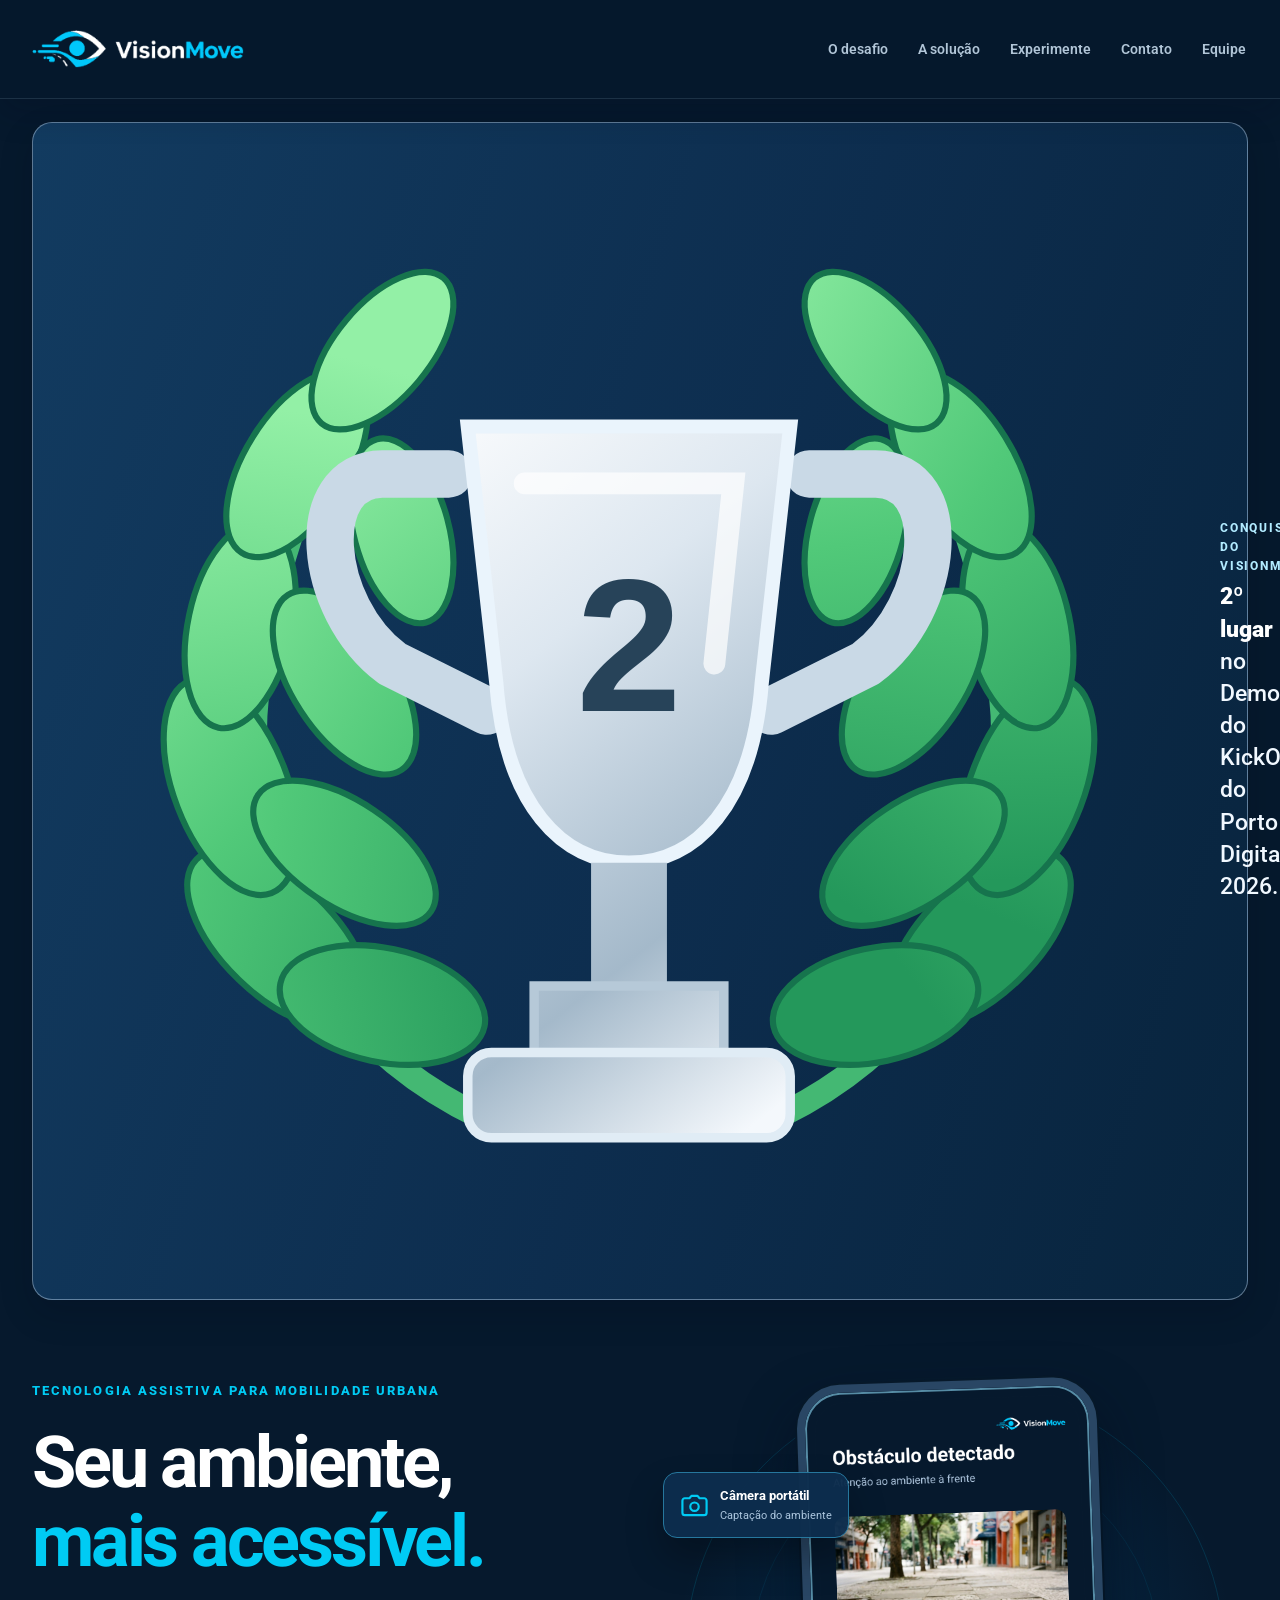
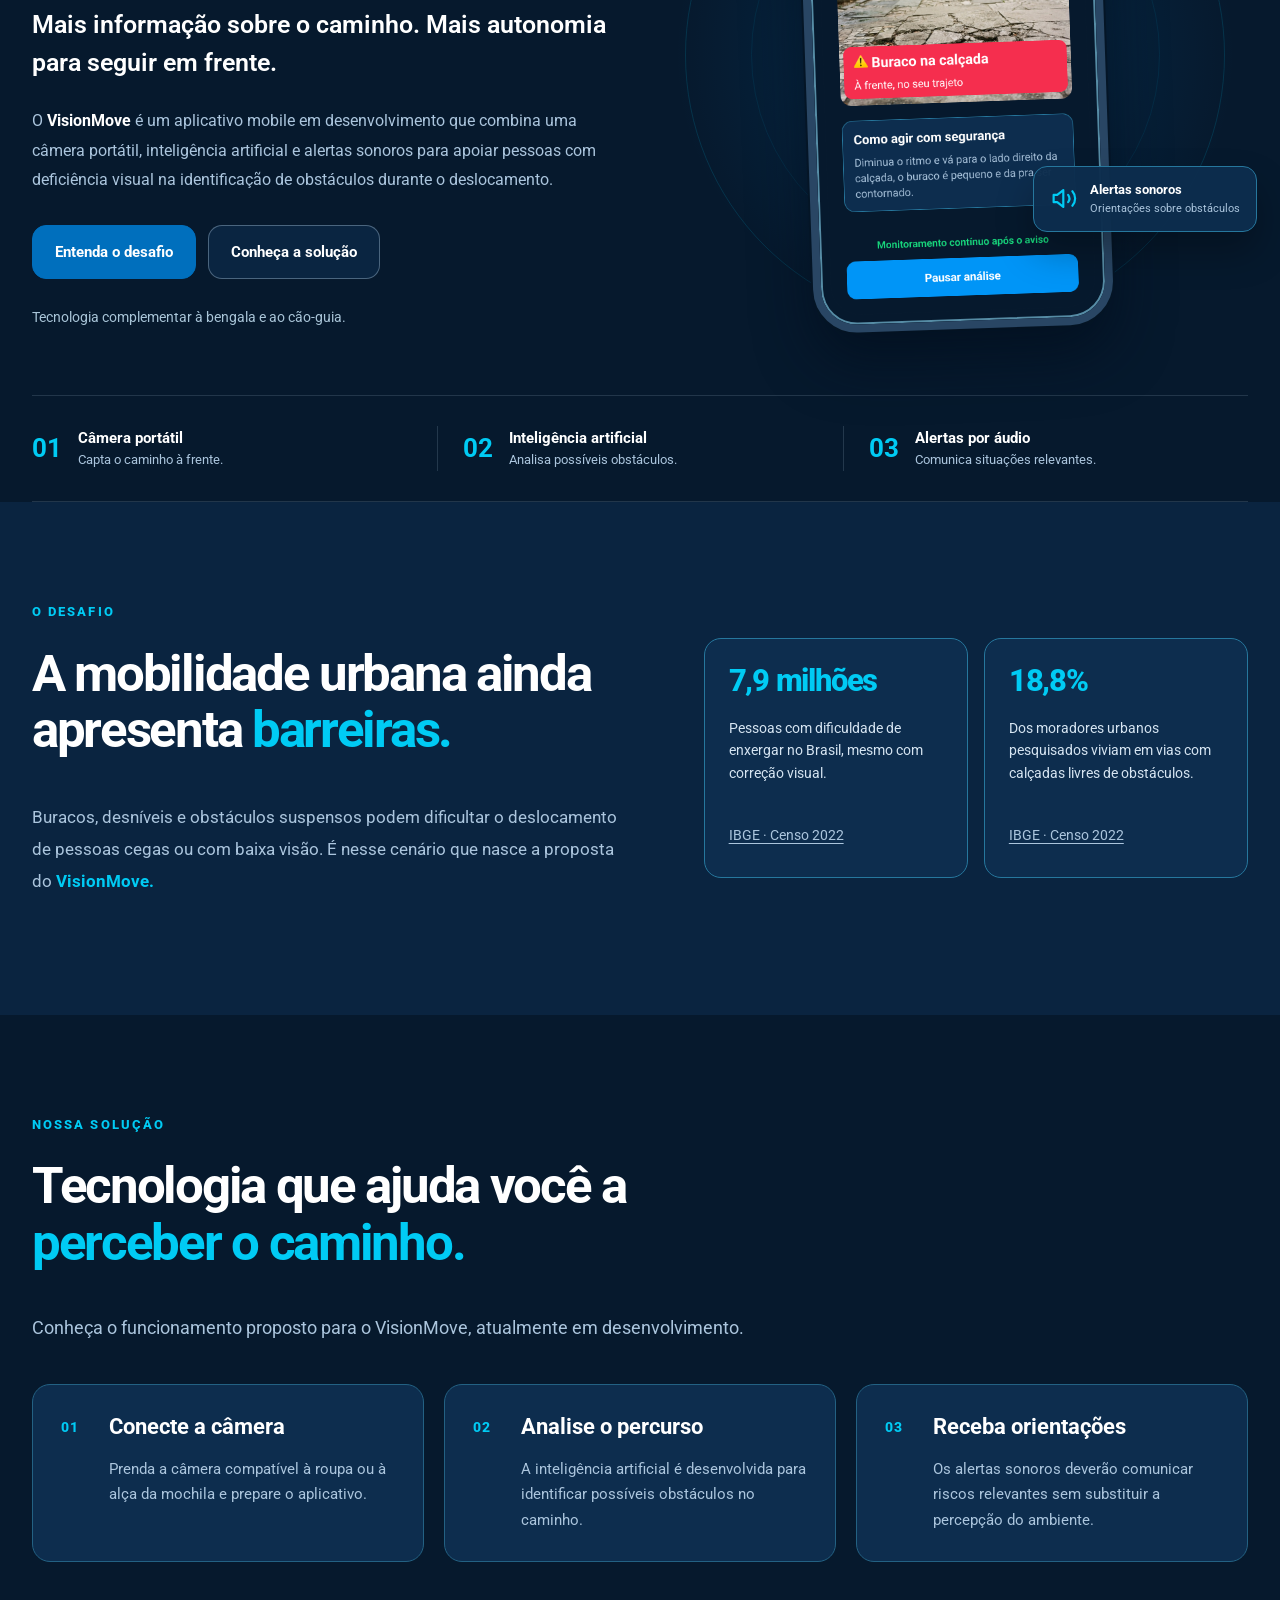
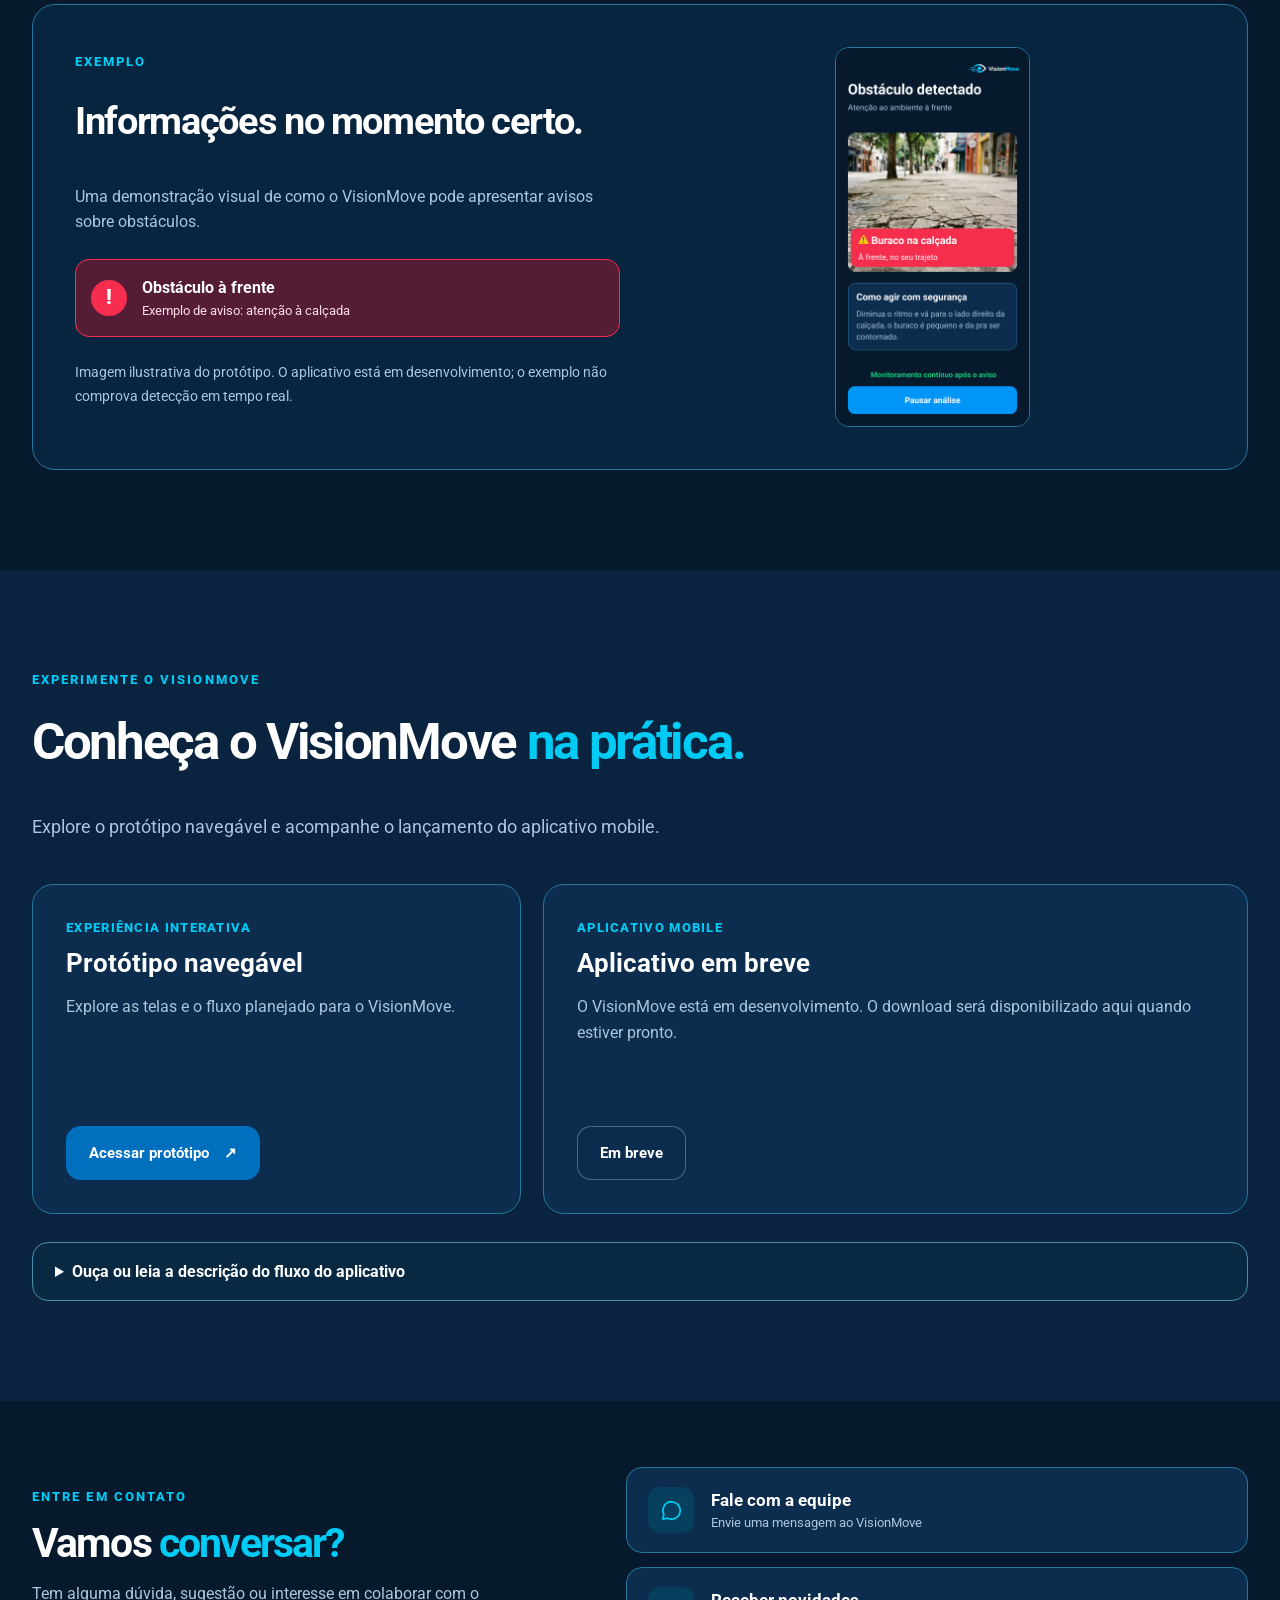
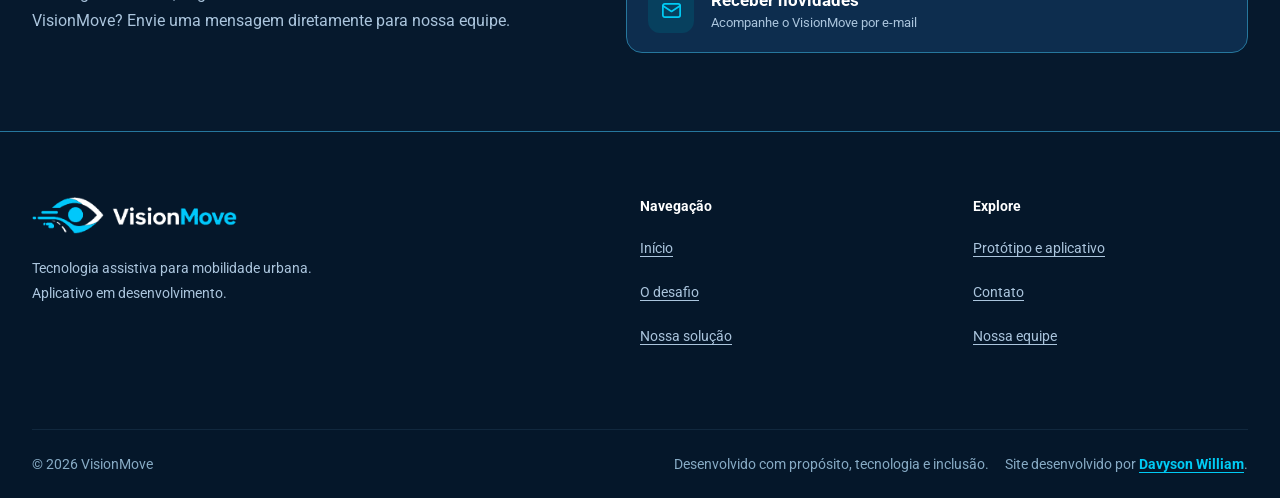
==== commit 58c4a0e8: "Substituir círculo por troféu prateado com louros verdes" ====
--- a/index.html
+++ b/index.html
@@ -26,12 +26,51 @@
 <main id="conteudo" tabindex="-1">
 
 <aside class="achievement-banner container" aria-label="Reconhecimento do VisionMove no Demoday do KickOff do Porto Digital 2026">
-  <div class="achievement-medal" aria-hidden="true"><span>2º</span></div>
+  <svg class="achievement-award" viewBox="0 0 120 120" fill="none" xmlns="http://www.w3.org/2000/svg" aria-hidden="true" focusable="false">
+  <defs>
+    <linearGradient id="award-silver" x1="32" y1="30" x2="83" y2="96" gradientUnits="userSpaceOnUse">
+      <stop stop-color="#FFFFFF"/><stop offset=".36" stop-color="#DDE7F0"/><stop offset=".74" stop-color="#A4B9CA"/><stop offset="1" stop-color="#F4F8FC"/>
+    </linearGradient>
+    <linearGradient id="award-laurel" x1="16" y1="32" x2="48" y2="103" gradientUnits="userSpaceOnUse">
+      <stop stop-color="#93F0A6"/><stop offset=".48" stop-color="#51C979"/><stop offset="1" stop-color="#24985B"/>
+    </linearGradient>
+  </defs>
+  <g stroke="#44B873" stroke-width="2.6" stroke-linecap="round">
+    <path d="M47 104C18 92 13 60 31 26"/>
+    <path d="M73 104C102 92 107 60 89 26"/>
+  </g>
+  <g fill="url(#award-laurel)" stroke="#16744D" stroke-width=".65">
+    <ellipse cx="23" cy="84" rx="6" ry="12" transform="rotate(-46 23 84)"/>
+    <ellipse cx="34" cy="91" rx="6" ry="11" transform="rotate(-78 34 91)"/>
+    <ellipse cx="18" cy="68" rx="6" ry="12" transform="rotate(-21 18 68)"/>
+    <ellipse cx="30" cy="75" rx="5.5" ry="11" transform="rotate(-56 30 75)"/>
+    <ellipse cx="19" cy="51" rx="5.5" ry="11" transform="rotate(12 19 51)"/>
+    <ellipse cx="30" cy="57" rx="5.5" ry="11" transform="rotate(-33 30 57)"/>
+    <ellipse cx="25" cy="34" rx="5.5" ry="11" transform="rotate(32 25 34)"/>
+    <ellipse cx="36" cy="41" rx="5" ry="10" transform="rotate(-15 36 41)"/>
+    <ellipse cx="34" cy="22" rx="5" ry="10" transform="rotate(40 34 22)"/>
+    <ellipse cx="97" cy="84" rx="6" ry="12" transform="rotate(46 97 84)"/>
+    <ellipse cx="86" cy="91" rx="6" ry="11" transform="rotate(78 86 91)"/>
+    <ellipse cx="102" cy="68" rx="6" ry="12" transform="rotate(21 102 68)"/>
+    <ellipse cx="90" cy="75" rx="5.5" ry="11" transform="rotate(56 90 75)"/>
+    <ellipse cx="101" cy="51" rx="5.5" ry="11" transform="rotate(-12 101 51)"/>
+    <ellipse cx="90" cy="57" rx="5.5" ry="11" transform="rotate(33 90 57)"/>
+    <ellipse cx="95" cy="34" rx="5.5" ry="11" transform="rotate(-32 95 34)"/>
+    <ellipse cx="84" cy="41" rx="5" ry="10" transform="rotate(15 84 41)"/>
+    <ellipse cx="86" cy="22" rx="5" ry="10" transform="rotate(-40 86 22)"/>
+  </g>
+  <path d="M41 35H34C26 35 27 49 35 55L45 60M79 35H86C94 35 93 49 85 55L75 60" stroke="#C9D9E6" stroke-width="5" stroke-linecap="round" stroke-linejoin="round"/>
+  <path d="M43 30H77L74 57C73 70 67 76 60 76C53 76 47 70 46 57L43 30Z" fill="url(#award-silver)" stroke="#EAF4FC" stroke-width="1.5"/>
+  <path d="M49 36H71L69 55" stroke="#FFFFFF" stroke-width="2.3" stroke-linecap="round" opacity=".7"/>
+  <text x="60" y="60" text-anchor="middle" fill="#274359" font-family="Arial, sans-serif" font-size="20" font-weight="900">2</text>
+  <path d="M56 76H64V90H56V76Z" fill="url(#award-silver)"/>
+  <path d="M50 89H70V96H50V89Z" fill="url(#award-silver)" stroke="#B6C9D8"/>
+  <rect x="43" y="96" width="34" height="9" rx="2.5" fill="url(#award-silver)" stroke="#E0ECF5"/>
+</svg>
   <div class="achievement-copy">
     <p class="achievement-eyebrow">CONQUISTA DO VISIONMOVE</p>
     <p class="achievement-title"><strong>2º lugar</strong> no Demoday do KickOff do Porto Digital 2026.</p>
   </div>
-  <svg class="achievement-spark" viewBox="0 0 48 48" fill="none" stroke="currentColor" stroke-width="1.6" aria-hidden="true"><path d="M24 3v10m0 22v10M3 24h10m22 0h10M9.2 9.2l7.1 7.1m15.4 15.4 7.1 7.1m0-29.6-7.1 7.1m-15.4 15.4-7.1 7.1"/></svg>
 </aside>
 <section class="hero section container" id="inicio" tabindex="-1" aria-labelledby="hero-title">
 <div class="hero-copy"><p class="eyebrow">TECNOLOGIA ASSISTIVA PARA MOBILIDADE URBANA</p>
--- a/style.css
+++ b/style.css
@@ -137,3 +137,48 @@
 /* Links de texto: sublinhado permanente para identificação sem depender de ícones. */
 .stat a,.footer-grid a:not(:has(img)){text-decoration:underline;text-underline-offset:3px;text-decoration-thickness:1px;text-decoration-skip-ink:auto}
 .stat a:hover,.stat a:focus-visible,.footer-grid a:not(:has(img)):hover,.footer-grid a:not(:has(img)):focus-visible{text-decoration:underline;text-decoration-thickness:2px}
+
+/* Conquista VisionMove: segundo lugar no Demoday do KickOff 2026. */
+.achievement-banner{
+  display:flex;align-items:center;gap:22px;
+  margin-top:24px;padding:19px 27px;
+  border:1px solid rgba(175,199,223,.5);border-radius:20px;
+  background:linear-gradient(107deg,#123b60 0%,#0d2d4e 55%,#08243d 100%);
+  box-shadow:0 14px 34px rgba(0,9,21,.16);
+}
+.achievement-medal{
+  width:72px;height:72px;flex:0 0 72px;
+  position:relative;display:grid;place-items:center;
+  border:3px solid #dce9f6;border-radius:50%;
+  background:linear-gradient(145deg,#f3f8fd 2%,#a4bfd5 53%,#66869e 100%);
+  color:#09233c;box-shadow:0 0 0 5px rgba(175,199,223,.10),inset 0 0 0 3px rgba(255,255,255,.38);
+}
+.achievement-medal::before,.achievement-medal::after{
+  content:"";position:absolute;top:-13px;width:15px;height:20px;
+  background:#00a6e9;z-index:-1;border:1px solid #5dbced;
+}
+.achievement-medal::before{left:15px;transform:rotate(-20deg)}
+.achievement-medal::after{right:15px;transform:rotate(20deg)}
+.achievement-medal span{font-size:30px;font-weight:900;line-height:1;letter-spacing:-.05em}
+.achievement-copy{min-width:0;flex:1}
+.achievement-eyebrow{color:#b2ebff;font-size:12px;font-weight:800;letter-spacing:.15em;margin:0 0 5px}
+.achievement-title{color:#f1f8ff;font-size:clamp(17px,1.85vw,23px);font-weight:500;line-height:1.4;margin:0}
+.achievement-title strong{font-weight:900;color:#fff}
+.achievement-spark{width:33px;height:33px;flex:0 0 33px;color:#a9d7f4;opacity:.75}
+@media(max-width:640px){
+  .achievement-banner{gap:15px;margin-top:18px;padding:17px 16px;border-radius:16px}
+  .achievement-medal{width:58px;height:58px;flex-basis:58px}
+  .achievement-medal span{font-size:25px}
+  .achievement-eyebrow{font-size:10px;letter-spacing:.10em}
+  .achievement-title{font-size:16px}
+  .achievement-spark{display:none}
+}
+@media(max-width:380px){
+  .achievement-banner{gap:12px}
+  .achievement-medal{width:52px;height:52px;flex-basis:52px}
+  .achievement-medal span{font-size:23px}
+  .achievement-title{font-size:15px}
+}
+@media(forced-colors:active){
+  .achievement-banner,.achievement-medal{border:2px solid CanvasText}
+}
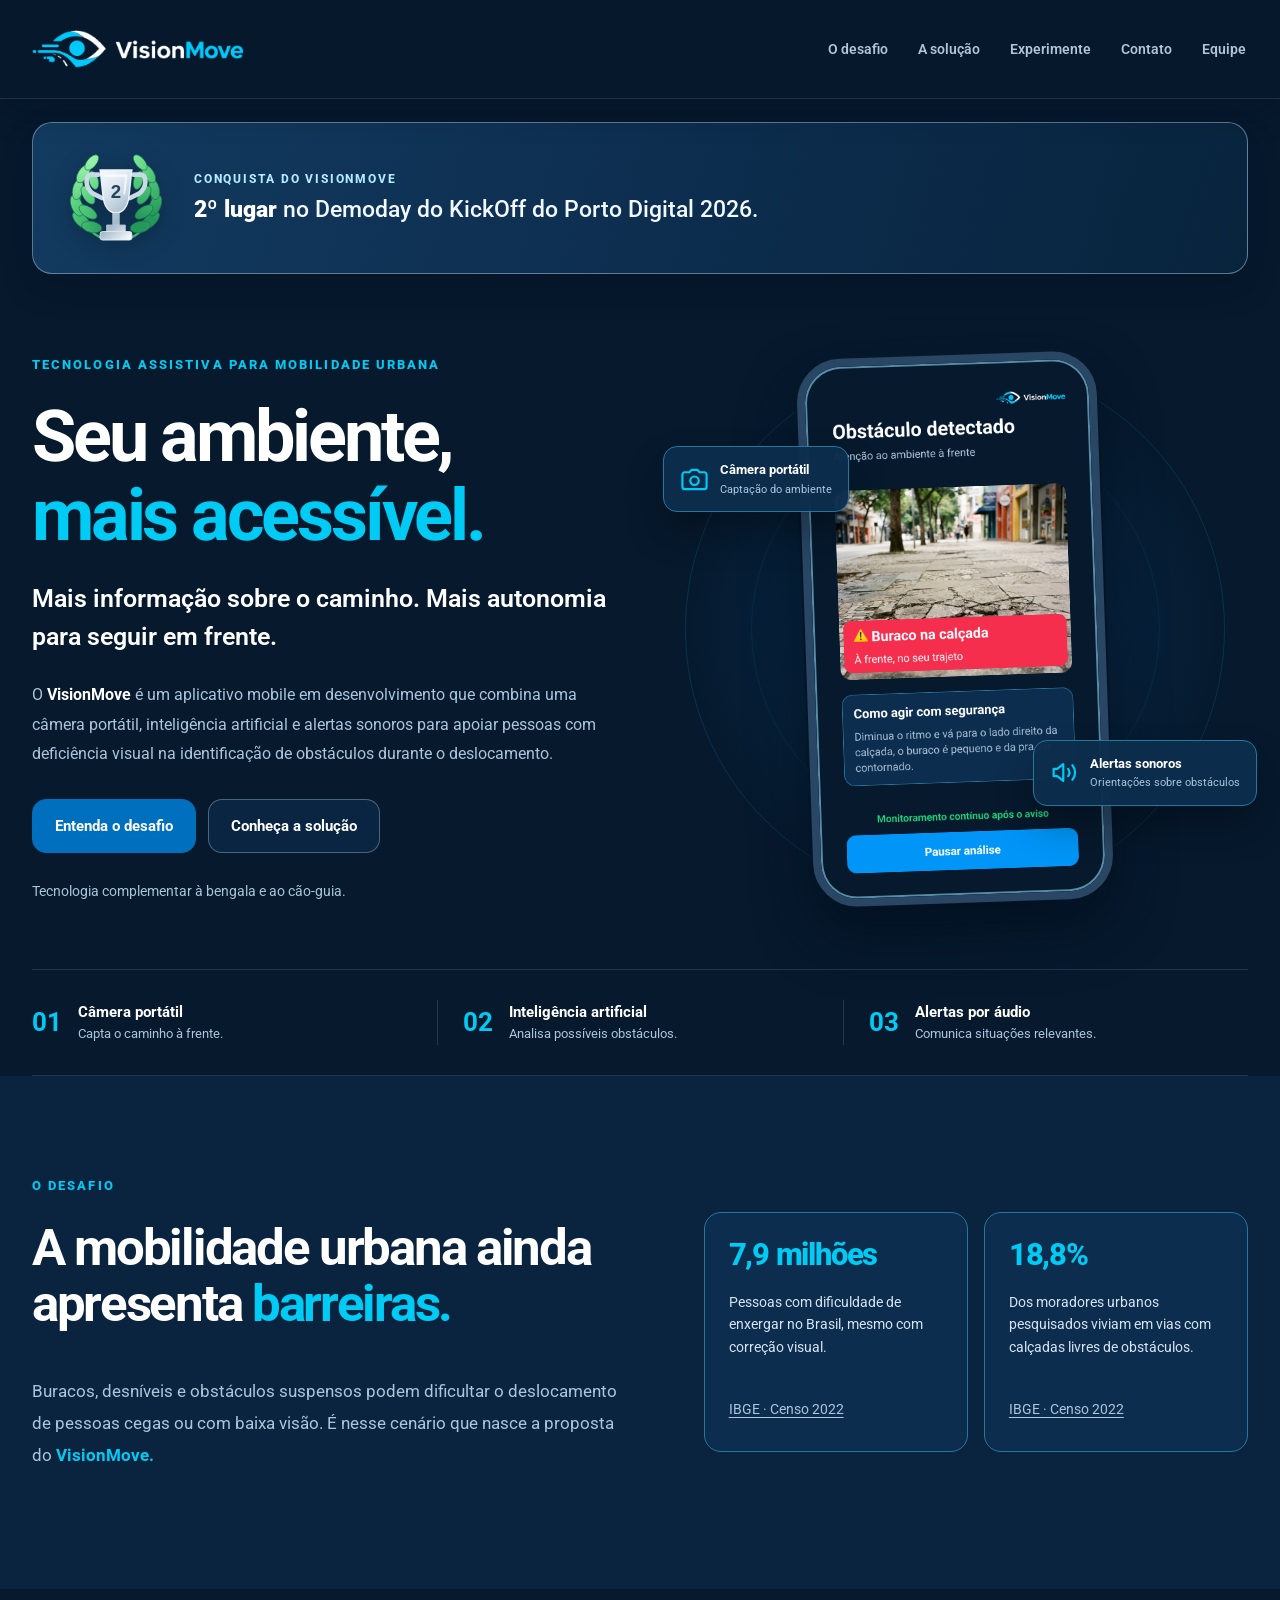
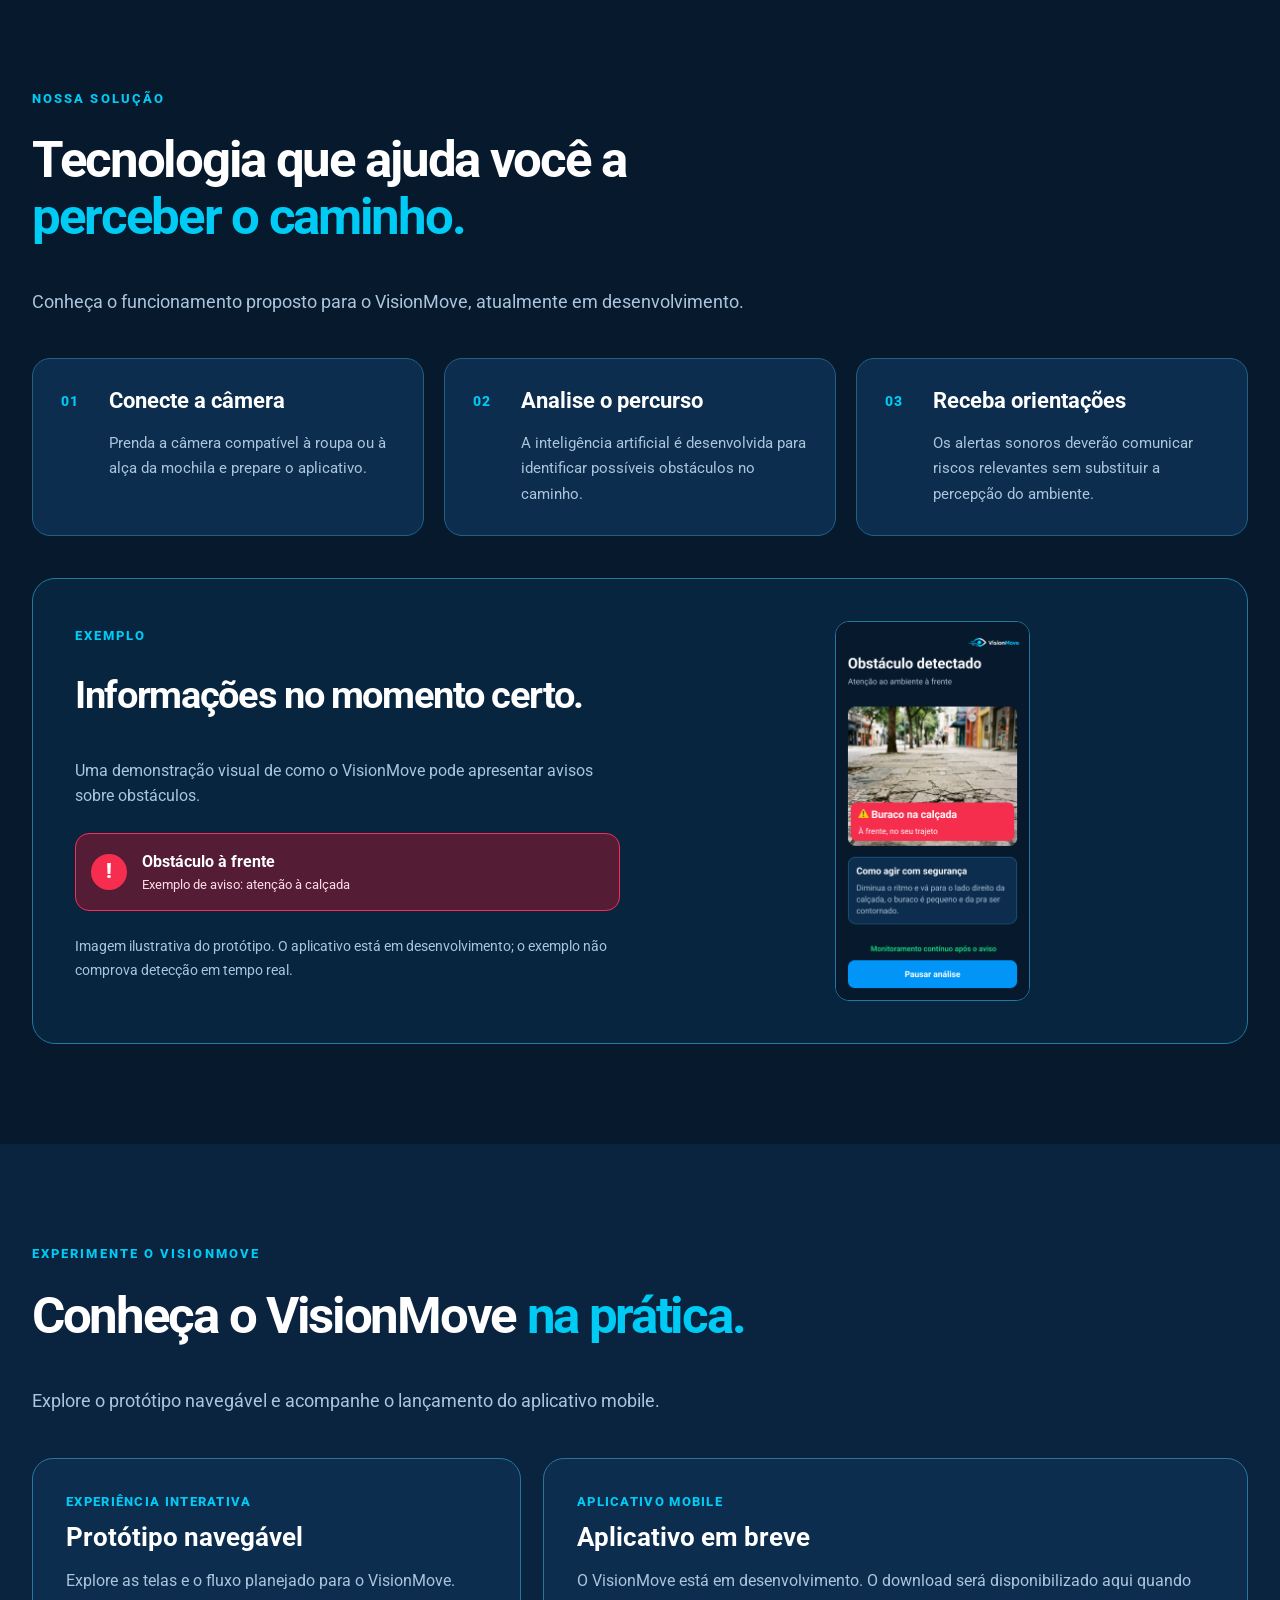
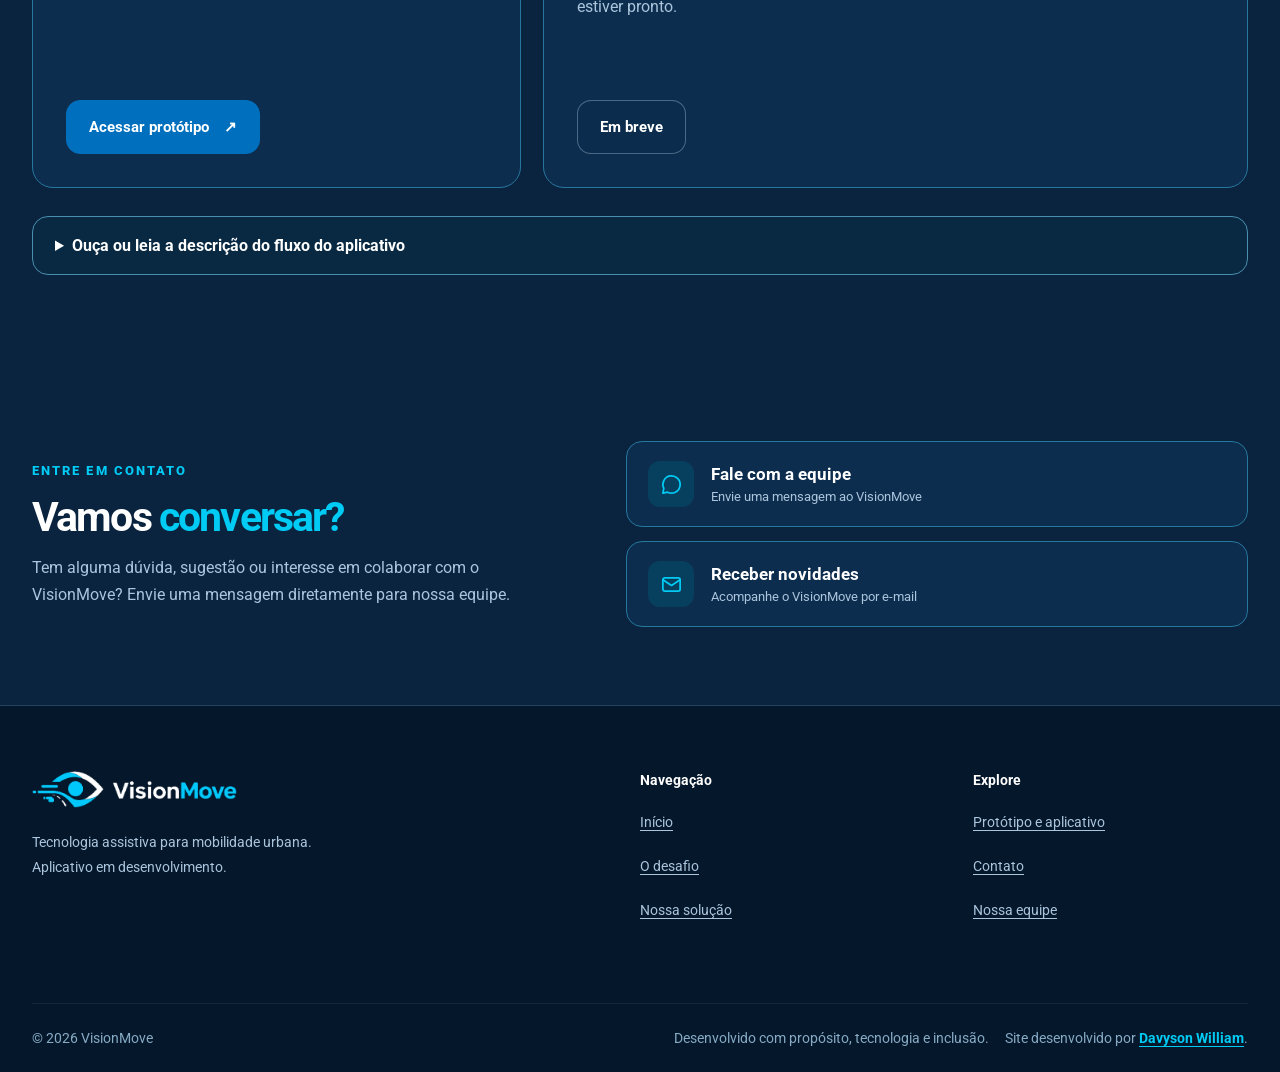
==== commit 64b9634c: "Definir imagem oficial nas prévias sociais LinkedIn e WhatsApp" ====
--- a/index.html
+++ b/index.html
@@ -2,6 +2,15 @@
 <html lang="pt-BR">
 <head>
 <meta charset="utf-8"><meta name="viewport" content="width=device-width, initial-scale=1">
+
+<meta property="og:type" content="website">
+<meta property="og:url" content="https://visionmove.vercel.app/">
+<meta property="og:image" content="https://visionmove.vercel.app/assets/logo-visionmove.png">
+<meta property="og:image:secure_url" content="https://visionmove.vercel.app/assets/logo-visionmove.png">
+<meta property="og:image:type" content="image/png">
+<meta property="og:image:alt" content="Logo oficial do VisionMove, projeto de tecnologia assistiva para mobilidade urbana.">
+<meta name="twitter:card" content="summary_large_image">
+<meta name="twitter:image" content="https://visionmove.vercel.app/assets/logo-visionmove.png">
 <meta name="theme-color" content="#06192d">
 <meta name="description" content="VisionMove: aplicativo mobile em desenvolvimento que combina câmera portátil, inteligência artificial e alertas sonoros para apoiar a mobilidade de pessoas com deficiência visual.">
 <meta property="og:title" content="VisionMove — Seu ambiente, mais acessível"><meta property="og:description" content="Tecnologia assistiva para mobilidade urbana. Conheça o projeto, o aplicativo e a equipe.">
--- a/style.css
+++ b/style.css
@@ -1,4 +1,4 @@
-:root{--bg:#06192d;--panel:#0d2d4e;--cyan:#00cbf4;--blue:#0095f7;--text:#fff;--muted:#abc5dd;--line:#26779d;--red:#f62d4f;--green:#17dc7e;--font:Roboto,Arial,sans-serif}*{box-sizing:border-box}html{scroll-behavior:smooth}body{margin:0;background:var(--bg);font:400 16px/1.6 var(--font);color:var(--text)}body,html{max-width:100%;overflow-x:hidden}a{color:inherit;text-decoration:none}a:hover{text-decoration:none}a:focus-visible,button:focus-visible{outline:3px solid var(--cyan);outline-offset:4px}button{font:inherit}img{max-width:100%;height:auto}.skip{position:absolute;top:-200px;left:12px;z-index:100;background:#fff;color:#06192d;padding:12px}.skip:focus{top:12px}.container{width:min(100% - 64px,1250px);margin-inline:auto}.section{padding-block:100px}h1,h2,h3,p{margin-top:0}h1,h2{letter-spacing:-.045em;line-height:1.1}h1 span,h2 span,.footer-phrase span,.team-heading h1 span{color:var(--cyan)}h2{font-size:clamp(32px,4vw,53px)}h3{line-height:1.3}.muted{color:var(--muted)}.eyebrow{color:var(--cyan);font-size:12px;letter-spacing:.16em;font-weight:800;margin-bottom:23px}.header{border-bottom:1px solid rgba(171,197,221,.14);position:relative;z-index:20}.header-inner{min-height:98px;display:flex;align-items:center;gap:28px}.brand{display:flex;align-items:center;min-width:175px}.brand img{width:212px;display:block}.main-nav{display:flex;align-items:center;gap:26px;margin-left:auto}.main-nav a{font-weight:600;font-size:14px;color:#b1c5d7}.main-nav a:hover,.main-nav a[aria-current]{color:#fff}.nav-cta{border:1px solid var(--line);border-radius:12px;padding:12px 16px;font-size:14px;font-weight:700;white-space:nowrap}.nav-cta:hover{border-color:var(--cyan)}.menu-button{display:none;background:transparent;border:1px solid var(--line);color:#fff;border-radius:9px;padding:8px 12px;font-size:21px;cursor:pointer}.mobile-nav{padding:12px 28px 22px;background:#08213b;border-top:1px solid var(--line)}.mobile-nav[hidden]{display:none}.mobile-nav a{display:block;padding:11px 0;font-size:16px}.hero{min-height:660px;display:grid;grid-template-columns:1fr 1fr;align-items:center;gap:45px;padding-block:72px 58px}.hero-copy{position:relative;z-index:2}.hero h1{font-size:clamp(47px,5.6vw,76px);margin-bottom:24px}.hero .lead{font-size:clamp(19px,2vw,25px);font-weight:600;line-height:1.5;margin-bottom:25px}.hero-copy>.muted{font-size:16px;line-height:1.85;max-width:595px}.hero-copy strong{color:#fff}.button-row{display:flex;flex-wrap:wrap;gap:12px;margin-top:30px}.button{min-height:54px;display:inline-flex;justify-content:center;align-items:center;gap:15px;border-radius:14px;font-weight:700;font-size:15px;padding:13px 22px;transition:transform .2s,background .2s}.button:hover{transform:translateY(-2px)}.primary{background:var(--blue);border:1px solid var(--blue)}.primary:hover{background:#1aa7ff}.outline{border:1px solid rgba(171,197,221,.4);background:rgba(13,45,78,.64)}.outline:hover{border-color:var(--cyan)}.button[aria-disabled=true]{opacity:.65;cursor:not-allowed}.button[aria-disabled=true]:hover{transform:none}.safety{display:flex;gap:8px;align-items:center;color:#a9c5d8;font-size:12px;margin:27px 0 0}.safety span{color:var(--cyan);font-size:20px}.hero-art{position:relative;min-height:565px;display:grid;place-items:center;isolation:isolate}.hero-art:before{content:"";position:absolute;inset:2%;background:radial-gradient(closest-side,rgba(0,149,247,.16),transparent);z-index:-2}.orbital{position:absolute;width:min(540px,100%);aspect-ratio:1;border-radius:50%;border:1px solid rgba(0,203,244,.14);z-index:-1}.orbital:after{content:"";position:absolute;inset:12%;border:1px solid rgba(0,203,244,.08);border-radius:50%}.app-phone{width:300px;height:548px;border:8px solid #294664;border-radius:44px;background:var(--bg);box-shadow:0 28px 55px #020d1b9e,0 0 0 2px #071a2b,inset 0 0 0 2px #568ca5;padding:10px;transform:rotate(-2deg);overflow:hidden}.app-screen{height:100%;border-radius:29px;overflow:hidden;background:var(--bg)}.app-screen img{width:100%;height:100%;object-fit:cover;display:block}.float-tag{position:absolute;border:1px solid var(--line);background:rgba(13,45,78,.96);border-radius:14px;padding:13px 16px;display:flex;align-items:center;gap:11px;box-shadow:0 20px 36px #0004}.float-tag strong{font-size:13px;display:block;white-space:nowrap}.float-tag small{font-size:11px;display:block;color:var(--muted);white-space:nowrap}.camera{left:0;top:100px}.audio{right:-9px;bottom:105px}.quicksteps{border-block:1px solid rgba(171,197,221,.17);display:grid;grid-template-columns:repeat(3,1fr);padding:30px 0}.quicksteps>div{display:flex;align-items:center;gap:16px;padding:0 25px;border-left:1px solid rgba(171,197,221,.18)}.quicksteps>div:first-child{padding-left:0;border:0}.quicksteps b{font-size:26px;color:var(--cyan)}.quicksteps strong,.quicksteps small{display:block}.quicksteps strong{font-size:15px}.quicksteps small{font-size:13px;color:var(--muted)}.problem{background:#0a2440}.problem-grid{display:grid;grid-template-columns:1.05fr .95fr;gap:70px;align-items:center}.problem h2{max-width:625px}.problem .muted{font-size:17px;line-height:1.9;max-width:650px}.problem .muted strong{color:var(--cyan);white-space:nowrap}.stats{display:grid;grid-template-columns:1fr 1fr;gap:16px}.stat{min-height:240px;border:1px solid var(--line);background:var(--panel);border-radius:17px;padding:24px;display:flex;flex-direction:column}.metric{font-size:clamp(28px,2.4vw,37px);font-weight:800;color:var(--cyan);letter-spacing:-.04em;line-height:1.2}.stat p{color:#d6e5f2;font-size:14px;line-height:1.6;margin:17px 0}.stat a{font-size:12px;color:var(--muted);margin-top:auto}.stat a:hover{color:var(--cyan)}.section-title{max-width:790px;margin-bottom:42px}.section-title .muted{font-size:18px;max-width:750px}.steps{display:grid;grid-template-columns:repeat(3,minmax(0,1fr));gap:20px}.step{border:1px solid #236183;background:var(--panel);border-radius:18px;padding:28px;min-height:255px}.step-number{display:block;color:var(--cyan);font-weight:800;letter-spacing:.05em;font-size:13px}.step h3{font-size:22px;margin-bottom:11px}.step p{font-size:15px;color:var(--muted);margin:0}.example{margin-top:42px;display:grid;grid-template-columns:1fr 1fr;gap:40px;align-items:center;background:#082540;border:1px solid var(--line);border-radius:23px;padding:42px}.example h3{font-size:clamp(27px,3vw,40px);letter-spacing:-.035em}.example-copy>.muted{font-size:16px}.example-alert{background:#551c36;border:1px solid var(--red);border-radius:14px;margin:24px 0;padding:15px;display:flex;align-items:center;gap:15px}.example-alert>span{display:grid;place-items:center;flex-shrink:0;width:36px;height:36px;border-radius:50%;background:var(--red);font-weight:900;font-size:21px}.example-alert strong,.example-alert small{display:block}.example-alert small{color:#ffdde5;font-size:13px}.disclaimer{font-size:12px;color:var(--muted);line-height:1.7}.example-visual{display:flex;justify-content:center}.example-visual img{max-height:380px;width:auto;border-radius:14px;border:1px solid var(--line)}.try{background:#0a2440}.try-cards{display:grid;grid-template-columns:1fr 1fr;gap:22px}.try-card{display:flex;align-items:flex-start;flex-direction:column;background:var(--panel);border:1px solid var(--line);border-radius:21px;padding:33px;min-height:330px}.card-kicker{color:var(--cyan);font-size:12px;letter-spacing:.1em;font-weight:800;margin-bottom:8px}.try-card h3{font-size:26px;margin-bottom:14px}.try-card>p:not(.card-kicker){color:var(--muted)}.try-card>.button{margin-top:auto}.try-note{font-size:13px;text-align:center;color:var(--muted);margin:25px 0 0}.footer{border-top:1px solid var(--line);background:#05172a;padding-top:65px}.footer-grid{display:grid;grid-template-columns:2fr 1fr 1fr 1.7fr;gap:38px;padding-bottom:65px}.footer-logo{width:205px}.footer-grid p{font-size:14px;line-height:1.8;color:var(--muted);margin:14px 0 0}.footer-grid h3{font-size:14px;margin:0 0 16px}.footer-grid a:not(:has(img)){display:block;color:var(--muted);font-size:14px;margin-bottom:10px}.footer-grid a:hover{color:var(--cyan)}.footer-phrase strong{font-size:25px;line-height:1.26;display:block;margin-bottom:20px}.footer-bottom{border-top:1px solid #24425c66;padding:23px 0;display:flex;justify-content:space-between;gap:14px;color:#87abc5;font-size:12px}.team-hero{padding-top:80px;padding-bottom:38px}.team-heading{display:flex;justify-content:space-between;gap:42px;align-items:center}.team-heading h1{font-size:clamp(42px,5vw,65px);max-width:850px;margin-bottom:25px}.team-heading .muted{font-size:18px;max-width:710px}.team-count{display:flex;align-items:center;gap:13px;background:var(--panel);border:1px solid var(--line);border-radius:20px;padding:15px 24px;flex-shrink:0}.team-count strong{font-size:53px;color:var(--cyan)}.team-count span{font-size:13px;line-height:1.5;font-weight:700}.team-area{padding-bottom:100px}.people-grid{display:grid;grid-template-columns:repeat(4,minmax(0,1fr));gap:22px}.person{background:var(--panel);border:1px solid var(--line);border-radius:17px;overflow:hidden}.portrait{height:252px;display:grid;place-items:center;background:linear-gradient(145deg,#0a4164,#06192d);position:relative}.portrait img{position:absolute;inset:0;width:100%;height:100%;object-fit:cover}.initials{font-size:52px;color:var(--cyan);font-weight:800}.person-text{padding:17px 18px 20px}.person-text h3{font-size:17px;margin:0 0 6px}.person-text p{color:var(--muted);font-size:13px;margin:0}.team-return{padding-top:45px;text-align:center}
+:root{--bg:#06192d;--panel:#0d2d4e;--cyan:#00cbf4;--blue:#0095f7;--text:#fff;--muted:#abc5dd;--line:#26779d;--red:#f62d4f;--green:#17dc7e;--font:Roboto,Arial,sans-serif}*{box-sizing:border-box}html{scroll-behavior:smooth}body{margin:0;background:var(--bg);font:400 16px/1.6 var(--font);color:var(--text)}body,html{max-width:100%;overflow-x:hidden}a{color:inherit;text-decoration:none}a:hover{text-decoration:none}a:focus-visible,button:focus-visible{outline:3px solid var(--cyan);outline-offset:4px}button{font:inherit}img{max-width:100%;height:auto}.skip{position:absolute;top:-200px;left:12px;z-index:100;background:#fff;color:#06192d;padding:12px}.skip:focus{top:12px}.container{width:min(100% - 64px,1250px);margin-inline:auto}.section{padding-block:100px}h1,h2,h3,p{margin-top:0}h1,h2{letter-spacing:-.045em;line-height:1.1}h1 span,h2 span,.footer-phrase span,.team-heading h1 span{color:var(--cyan)}h2{font-size:clamp(32px,4vw,53px)}h3{line-height:1.3}.muted{color:var(--muted)}.eyebrow{color:var(--cyan);font-size:12px;letter-spacing:.16em;font-weight:800;margin-bottom:23px}.header{border-bottom:1px solid rgba(171,197,221,.14);position:relative;z-index:20}.header-inner{min-height:98px;display:flex;align-items:center;gap:28px}.brand{display:flex;align-items:center;min-width:175px}.brand img{width:212px;display:block}.main-nav{display:flex;align-items:center;gap:26px;margin-left:auto}.main-nav a{font-weight:600;font-size:14px;color:#b1c5d7}.main-nav a:hover,.main-nav a[aria-current]{color:#fff}.nav-cta{border:1px solid var(--line);border-radius:12px;padding:12px 16px;font-size:14px;font-weight:700;white-space:nowrap}.nav-cta:hover{border-color:var(--cyan)}.menu-button{display:none;background:transparent;border:1px solid var(--line);color:#fff;border-radius:9px;padding:8px 12px;font-size:21px;cursor:pointer}.mobile-nav{padding:12px 28px 22px;background:#08213b;border-top:1px solid var(--line)}.mobile-nav[hidden]{display:none}.mobile-nav a{display:block;padding:11px 0;font-size:16px}.hero{min-height:660px;display:grid;grid-template-columns:1fr 1fr;align-items:center;gap:45px;padding-block:72px 58px}.hero-copy{position:relative;z-index:2}.hero h1{font-size:clamp(47px,5.6vw,76px);margin-bottom:24px}.hero .lead{font-size:clamp(19px,2vw,25px);font-weight:600;line-height:1.5;margin-bottom:25px}.hero-copy>.muted{font-size:16px;line-height:1.85;max-width:595px}.hero-copy strong{color:#fff}.button-row{display:flex;flex-wrap:wrap;gap:12px;margin-top:30px}.button{min-height:54px;display:inline-flex;justify-content:center;align-items:center;gap:15px;border-radius:14px;font-weight:700;font-size:15px;padding:13px 22px;transition:transform .2s,background .2s}.button:hover{transform:translateY(-2px)}.primary{background:var(--blue);border:1px solid var(--blue)}.primary:hover{background:#1aa7ff}.outline{border:1px solid rgba(171,197,221,.4);background:rgba(13,45,78,.64)}.outline:hover{border-color:var(--cyan)}.button[aria-disabled=true]{opacity:.65;cursor:not-allowed}.button[aria-disabled=true]:hover{transform:none}.safety{display:flex;gap:8px;align-items:center;color:#a9c5d8;font-size:12px;margin:27px 0 0}.safety span{color:var(--cyan);font-size:20px}.hero-art{position:relative;min-height:565px;display:grid;place-items:center;isolation:isolate}.hero-art:before{content:"";position:absolute;inset:2%;background:radial-gradient(closest-side,rgba(0,149,247,.16),transparent);z-index:-2}.orbital{position:absolute;width:min(540px,100%);aspect-ratio:1;border-radius:50%;border:1px solid rgba(0,203,244,.14);z-index:-1}.orbital:after{content:"";position:absolute;inset:12%;border:1px solid rgba(0,203,244,.08);border-radius:50%}.app-phone{width:300px;height:548px;border:8px solid #294664;border-radius:44px;background:var(--bg);box-shadow:0 28px 55px #020d1b9e,0 0 0 2px #071a2b,inset 0 0 0 2px #568ca5;padding:10px;transform:rotate(-2deg);overflow:hidden}.app-screen{height:100%;border-radius:29px;overflow:hidden;background:var(--bg)}.app-screen img{width:100%;height:100%;object-fit:cover;display:block}.float-tag{position:absolute;border:1px solid var(--line);background:rgba(13,45,78,.96);border-radius:14px;padding:13px 16px;display:flex;align-items:center;gap:11px;box-shadow:0 20px 36px #0004}.float-tag strong{font-size:13px;display:block;white-space:nowrap}.float-tag small{font-size:11px;display:block;color:var(--muted);white-space:nowrap}.camera{left:0;top:100px}.audio{right:-9px;bottom:105px}.quicksteps{border-block:1px solid rgba(171,197,221,.17);display:grid;grid-template-columns:repeat(3,1fr);padding:30px 0}.quicksteps>div{display:flex;align-items:center;gap:16px;padding:0 25px;border-left:1px solid rgba(171,197,221,.18)}.quicksteps>div:first-child{padding-left:0;border:0}.quicksteps b{font-size:26px;color:var(--cyan)}.quicksteps strong,.quicksteps small{display:block}.quicksteps strong{font-size:15px}.quicksteps small{font-size:13px;color:var(--muted)}.problem{background:#0a2440}.problem-grid{display:grid;grid-template-columns:1.05fr .95fr;gap:70px;align-items:center}.problem h2{max-width:625px}.problem .muted{font-size:17px;line-height:1.9;max-width:650px}.problem .muted strong{color:var(--cyan);white-space:nowrap}.stats{display:grid;grid-template-columns:1fr 1fr;gap:16px}.stat{min-height:240px;border:1px solid var(--line);background:var(--panel);border-radius:17px;padding:24px;display:flex;flex-direction:column}.metric{font-size:clamp(28px,2.4vw,37px);font-weight:800;color:var(--cyan);letter-spacing:-.04em;line-height:1.2}.stat p{color:#d6e5f2;font-size:14px;line-height:1.6;margin:17px 0}.stat a{font-size:12px;color:var(--muted);margin-top:auto}.stat a:hover{color:var(--cyan)}.section-title{max-width:790px;margin-bottom:42px}.section-title .muted{font-size:18px;max-width:750px}.steps{display:grid;grid-template-columns:repeat(3,minmax(0,1fr));gap:20px}.step{border:1px solid #236183;background:var(--panel);border-radius:18px;padding:28px;min-height:255px}.step-number{display:block;color:var(--cyan);font-weight:800;letter-spacing:.05em;font-size:13px}.step h3{font-size:22px;margin-bottom:11px}.step p{font-size:15px;color:var(--muted);margin:0}.example{margin-top:42px;display:grid;grid-template-columns:1fr 1fr;gap:40px;align-items:center;background:#082540;border:1px solid var(--line);border-radius:23px;padding:42px}.example h3{font-size:clamp(27px,3vw,40px);letter-spacing:-.035em}.example-copy>.muted{font-size:16px}.example-alert{background:#551c36;border:1px solid var(--red);border-radius:14px;margin:24px 0;padding:15px;display:flex;align-items:center;gap:15px}.example-alert>span{display:grid;place-items:center;flex-shrink:0;width:36px;height:36px;border-radius:50%;background:var(--red);font-weight:900;font-size:21px}.example-alert strong,.example-alert small{display:block}.example-alert small{color:#ffdde5;font-size:13px}.disclaimer{font-size:12px;color:var(--muted);line-height:1.7}.example-visual{display:flex;justify-content:center}.example-visual img{max-height:380px;width:auto;border-radius:14px;border:1px solid var(--line)}.try{background:#0a2440}.try-cards{display:grid;grid-template-columns:1fr 1fr;gap:22px}.try-card{display:flex;align-items:flex-start;flex-direction:column;background:var(--panel);border:1px solid var(--line);border-radius:21px;padding:33px;min-height:330px}.card-kicker{color:var(--cyan);font-size:12px;letter-spacing:.1em;font-weight:800;margin-bottom:8px}.try-card h3{font-size:26px;margin-bottom:14px}.try-card>p:not(.card-kicker){color:var(--muted)}.try-card>.button{margin-top:auto}.try-note{font-size:13px;text-align:center;color:var(--muted);margin:25px 0 0}.footer{border-top:1px solid #24425c;background:#05172a;padding-top:65px}.footer-grid{display:grid;grid-template-columns:2fr 1fr 1fr 1.7fr;gap:38px;padding-bottom:65px}.footer-logo{width:205px}.footer-grid p{font-size:14px;line-height:1.8;color:var(--muted);margin:14px 0 0}.footer-grid h3{font-size:14px;margin:0 0 16px}.footer-grid a:not(:has(img)){display:block;color:var(--muted);font-size:14px;margin-bottom:10px}.footer-grid a:hover{color:var(--cyan)}.footer-phrase strong{font-size:25px;line-height:1.26;display:block;margin-bottom:20px}.footer-bottom{border-top:1px solid #24425c66;padding:23px 0;display:flex;justify-content:space-between;gap:14px;color:#87abc5;font-size:12px}.team-hero{padding-top:80px;padding-bottom:38px}.team-heading{display:flex;justify-content:space-between;gap:42px;align-items:center}.team-heading h1{font-size:clamp(42px,5vw,65px);max-width:850px;margin-bottom:25px}.team-heading .muted{font-size:18px;max-width:710px}.team-count{display:flex;align-items:center;gap:13px;background:var(--panel);border:1px solid var(--line);border-radius:20px;padding:15px 24px;flex-shrink:0}.team-count strong{font-size:53px;color:var(--cyan)}.team-count span{font-size:13px;line-height:1.5;font-weight:700}.team-area{padding-bottom:100px}.people-grid{display:grid;grid-template-columns:repeat(4,minmax(0,1fr));gap:22px}.person{background:var(--panel);border:1px solid var(--line);border-radius:17px;overflow:hidden}.portrait{height:252px;display:grid;place-items:center;background:linear-gradient(145deg,#0a4164,#06192d);position:relative}.portrait img{position:absolute;inset:0;width:100%;height:100%;object-fit:cover}.initials{font-size:52px;color:var(--cyan);font-weight:800}.person-text{padding:17px 18px 20px}.person-text h3{font-size:17px;margin:0 0 6px}.person-text p{color:var(--muted);font-size:13px;margin:0}.team-return{padding-top:45px;text-align:center}
 @media(max-width:1150px){.main-nav{gap:16px}.header-inner{gap:18px}.nav-cta{display:none}.hero{gap:12px}.camera{left:-20px}.audio{right:-20px}.problem-grid{gap:35px}.people-grid{grid-template-columns:repeat(3,1fr)}}@media(max-width:880px){.container{width:min(100% - 42px,1250px)}.main-nav{display:none}.header-inner{min-height:76px;justify-content:space-between}.brand img{width:180px}.menu-button{display:block}.hero{grid-template-columns:1fr;text-align:center;gap:10px;padding-top:60px}.hero-copy{max-width:700px;margin:auto}.button-row,.safety{justify-content:center}.hero-art{min-height:565px}.camera{left:9%}.audio{right:9%}.problem-grid{grid-template-columns:1fr}.stats{max-width:650px}.steps{grid-template-columns:1fr 1fr}.example{gap:20px;padding:28px}.footer-grid{grid-template-columns:repeat(2,1fr)}.team-heading{align-items:flex-start}.people-grid{grid-template-columns:repeat(3,1fr)}}@media(max-width:640px){.container{width:min(100% - 36px,1250px)}.section{padding-block:65px}.hero h1{font-size:clamp(43px,10vw,61px)}.hero .lead{font-size:19px}.hero-copy>.muted{font-size:15px}.hero-art{min-height:480px}.app-phone{transform:scale(.79) rotate(-2deg)}.orbital{width:340px}.float-tag{display:none}.quicksteps{grid-template-columns:1fr;padding:10px 0}.quicksteps>div,.quicksteps>div:first-child{border:0;border-top:1px solid rgba(171,197,221,.13);padding:14px 4px}.quicksteps>div:first-child{border-top:0}.problem h2,.section-title h2{font-size:35px}.stats{grid-template-columns:1fr}.stat{min-height:185px}.steps,.try-cards,.example{grid-template-columns:1fr}.step{min-height:0}.example{margin-top:25px}.example-visual img{max-height:350px}.footer-grid{gap:25px}.footer-bottom{flex-direction:column}.team-heading{flex-direction:column}.team-heading h1{font-size:42px}.team-count{align-self:flex-start}.people-grid{grid-template-columns:repeat(2,minmax(0,1fr));gap:12px}.portrait{height:210px}.person-text{padding:15px 12px}.person-text h3{font-size:15px}.team-area{padding-bottom:70px}}@media(max-width:390px){.hero-art{min-height:450px}.app-phone{transform:scale(.73) rotate(-2deg)}.people-grid{grid-template-columns:1fr}.portrait{height:280px}.footer-grid{grid-template-columns:1fr}.button{width:100%}}@media(prefers-reduced-motion:reduce){*{scroll-behavior:auto!important;transition:none!important}}
 :root{--nav-height:98px}
 html{scroll-padding-top:calc(var(--nav-height) + 14px)}
@@ -67,7 +67,7 @@
 .portrait img[src*="pedro-vinicius"]{object-position:center 42%}
 
 
-.participation{background:#06192d;padding-block:66px 78px}
+.participation{background:#0a2440;padding-block:66px 78px}
 .participation-layout{display:grid;grid-template-columns:minmax(0,.93fr) minmax(0,1.07fr);gap:54px;align-items:center}
 .participation-heading .eyebrow{margin-bottom:13px}
 .participation-heading h2{font-size:clamp(29px,3.2vw,43px);margin-bottom:14px}
@@ -146,39 +146,25 @@
   background:linear-gradient(107deg,#123b60 0%,#0d2d4e 55%,#08243d 100%);
   box-shadow:0 14px 34px rgba(0,9,21,.16);
 }
-.achievement-medal{
-  width:72px;height:72px;flex:0 0 72px;
-  position:relative;display:grid;place-items:center;
-  border:3px solid #dce9f6;border-radius:50%;
-  background:linear-gradient(145deg,#f3f8fd 2%,#a4bfd5 53%,#66869e 100%);
-  color:#09233c;box-shadow:0 0 0 5px rgba(175,199,223,.10),inset 0 0 0 3px rgba(255,255,255,.38);
+.achievement-award{
+  display:block;width:112px;height:112px;flex:0 0 112px;
+  overflow:visible;filter:drop-shadow(0 6px 11px rgba(0,0,0,.24));
 }
-.achievement-medal::before,.achievement-medal::after{
-  content:"";position:absolute;top:-13px;width:15px;height:20px;
-  background:#00a6e9;z-index:-1;border:1px solid #5dbced;
-}
-.achievement-medal::before{left:15px;transform:rotate(-20deg)}
-.achievement-medal::after{right:15px;transform:rotate(20deg)}
-.achievement-medal span{font-size:30px;font-weight:900;line-height:1;letter-spacing:-.05em}
 .achievement-copy{min-width:0;flex:1}
 .achievement-eyebrow{color:#b2ebff;font-size:12px;font-weight:800;letter-spacing:.15em;margin:0 0 5px}
 .achievement-title{color:#f1f8ff;font-size:clamp(17px,1.85vw,23px);font-weight:500;line-height:1.4;margin:0}
 .achievement-title strong{font-weight:900;color:#fff}
-.achievement-spark{width:33px;height:33px;flex:0 0 33px;color:#a9d7f4;opacity:.75}
 @media(max-width:640px){
   .achievement-banner{gap:15px;margin-top:18px;padding:17px 16px;border-radius:16px}
-  .achievement-medal{width:58px;height:58px;flex-basis:58px}
-  .achievement-medal span{font-size:25px}
+  .achievement-award{width:84px;height:84px;flex-basis:84px}
   .achievement-eyebrow{font-size:10px;letter-spacing:.10em}
   .achievement-title{font-size:16px}
-  .achievement-spark{display:none}
 }
 @media(max-width:380px){
   .achievement-banner{gap:12px}
-  .achievement-medal{width:52px;height:52px;flex-basis:52px}
-  .achievement-medal span{font-size:23px}
+  .achievement-award{width:68px;height:68px;flex-basis:68px}
   .achievement-title{font-size:15px}
 }
 @media(forced-colors:active){
-  .achievement-banner,.achievement-medal{border:2px solid CanvasText}
+  .achievement-banner{border:2px solid CanvasText}
 }
